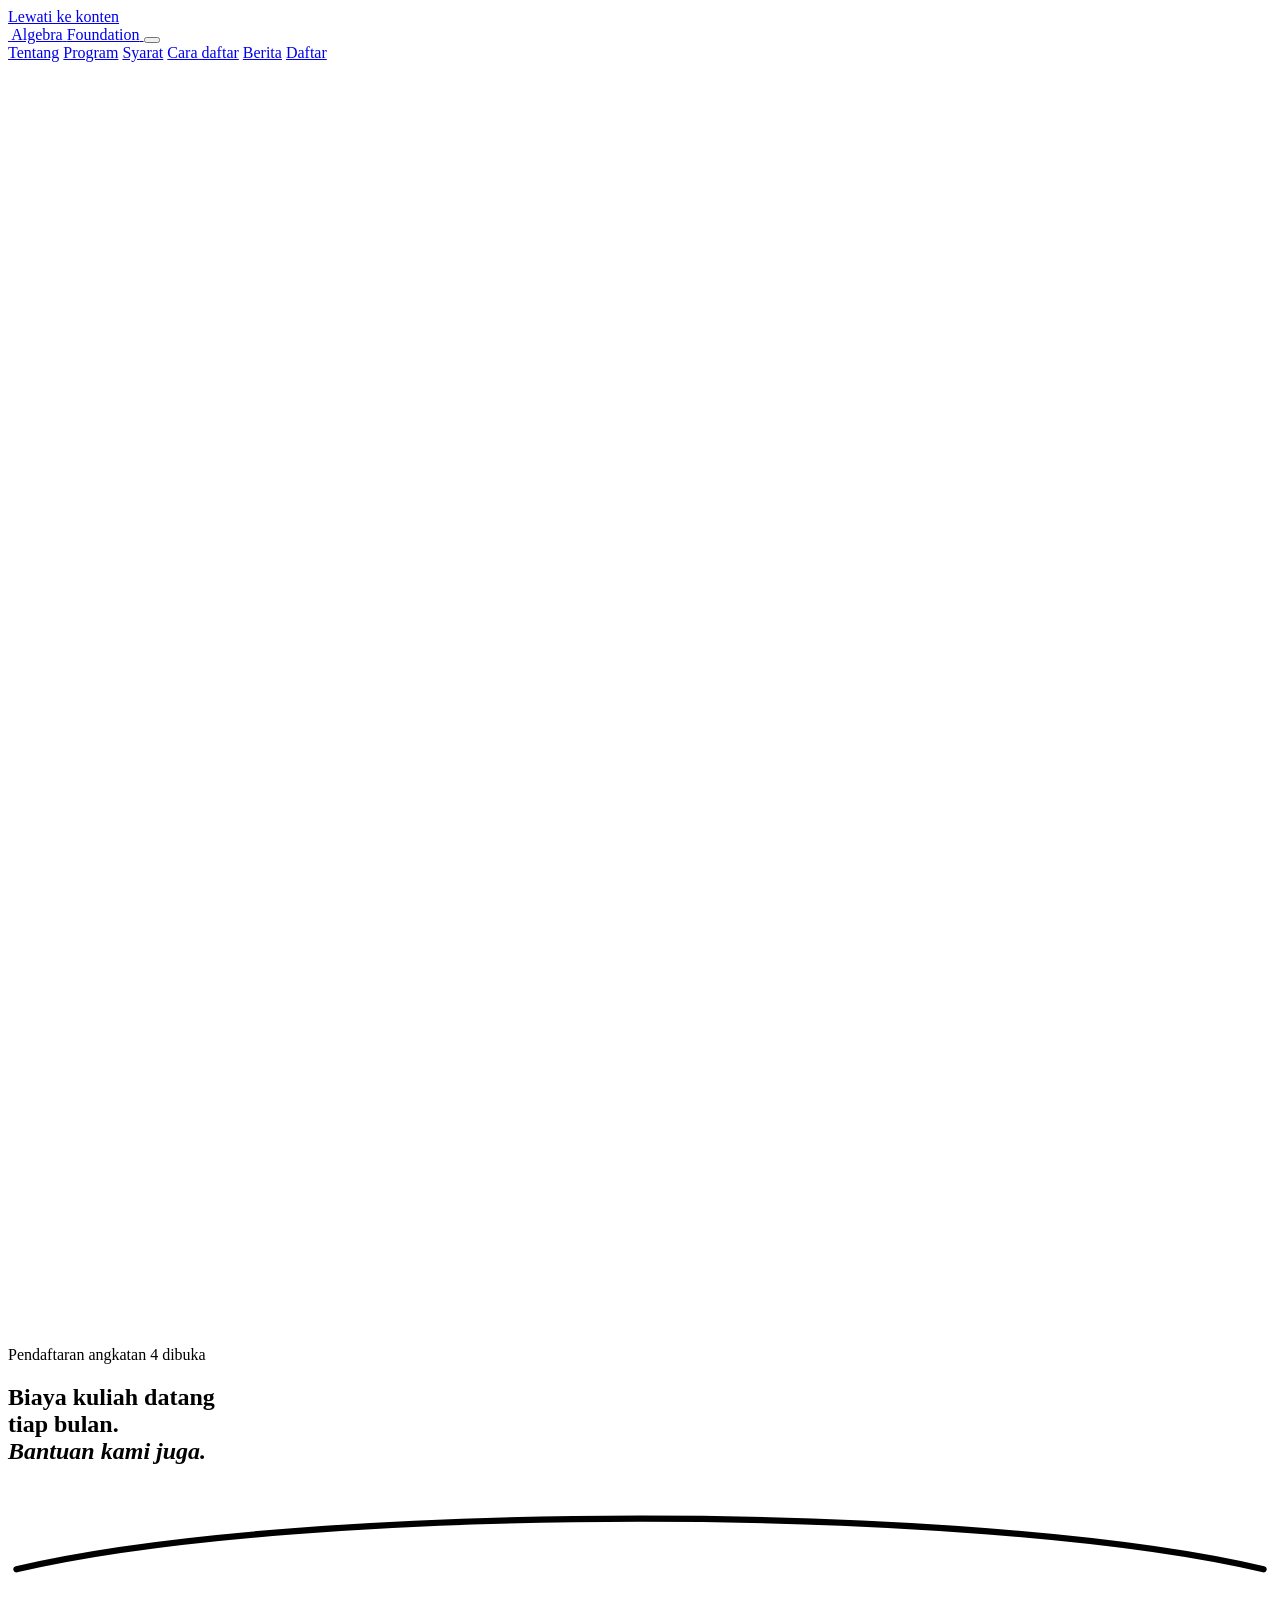
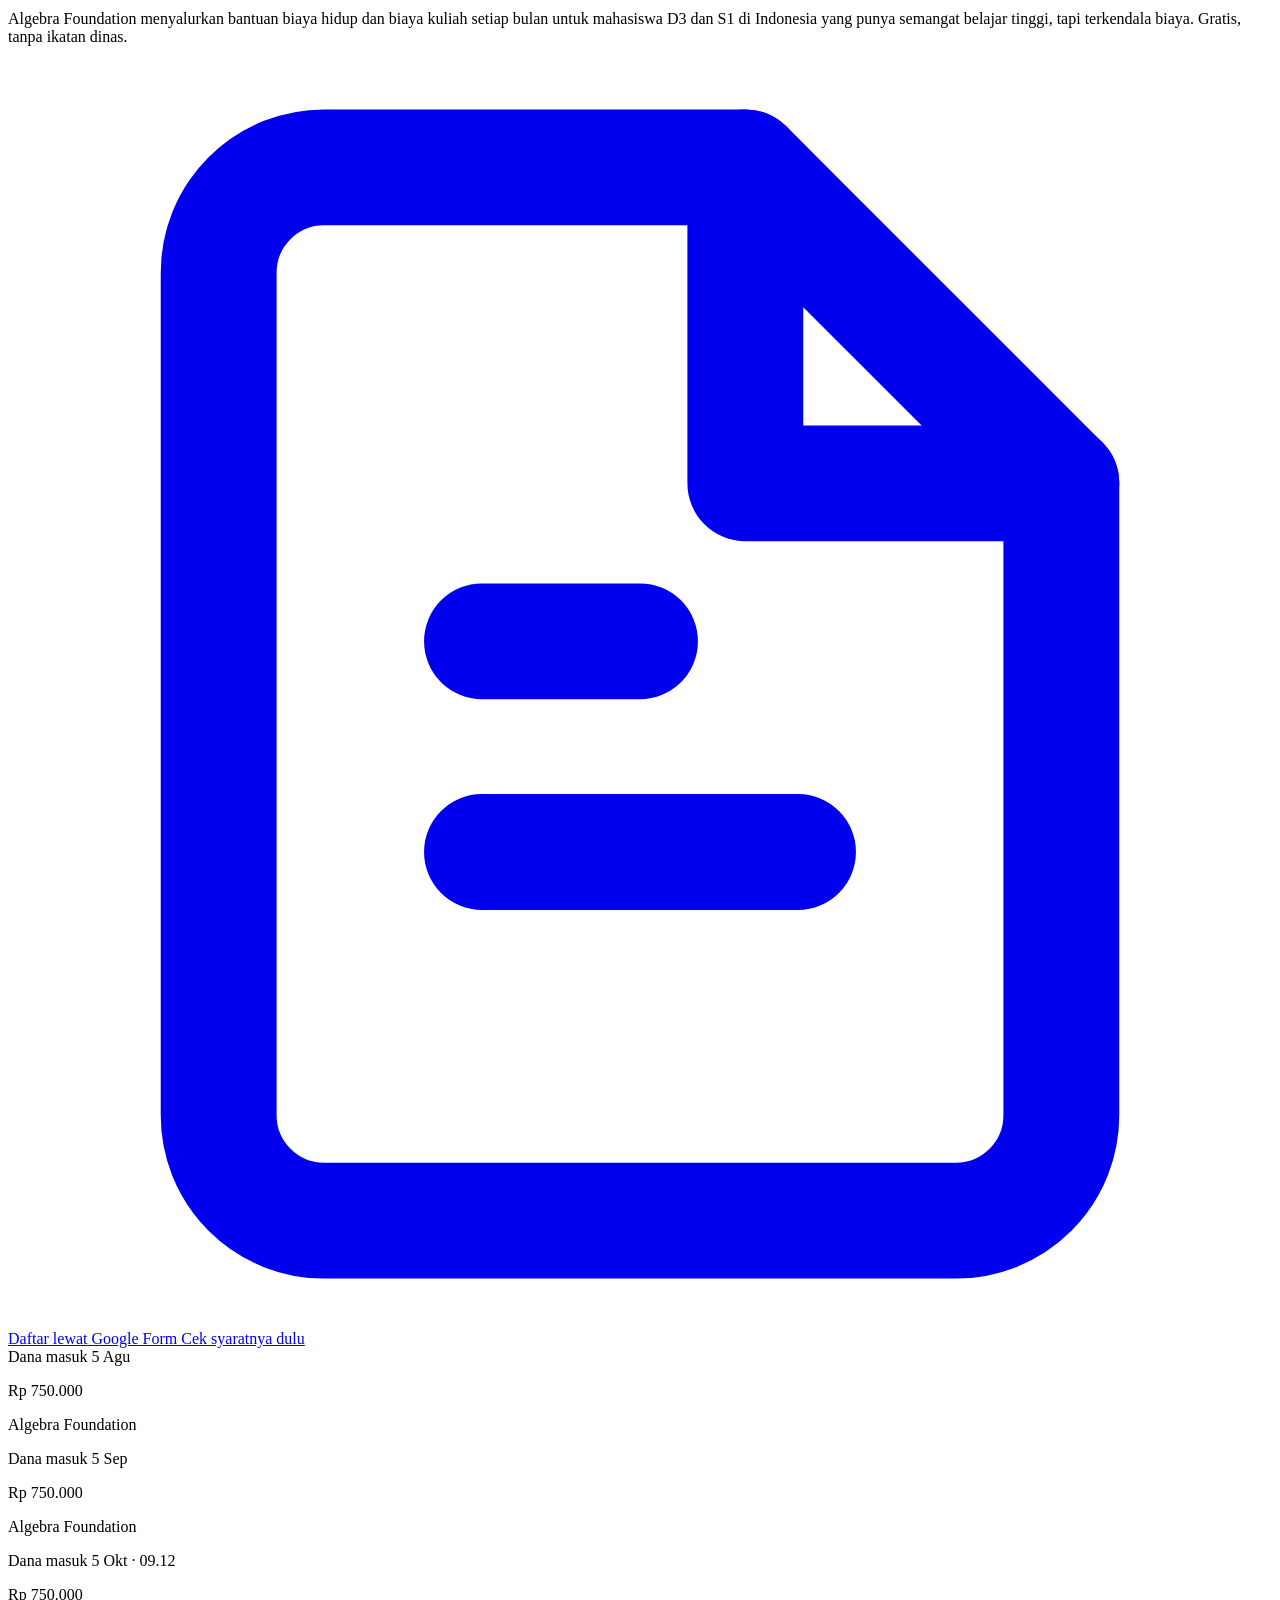
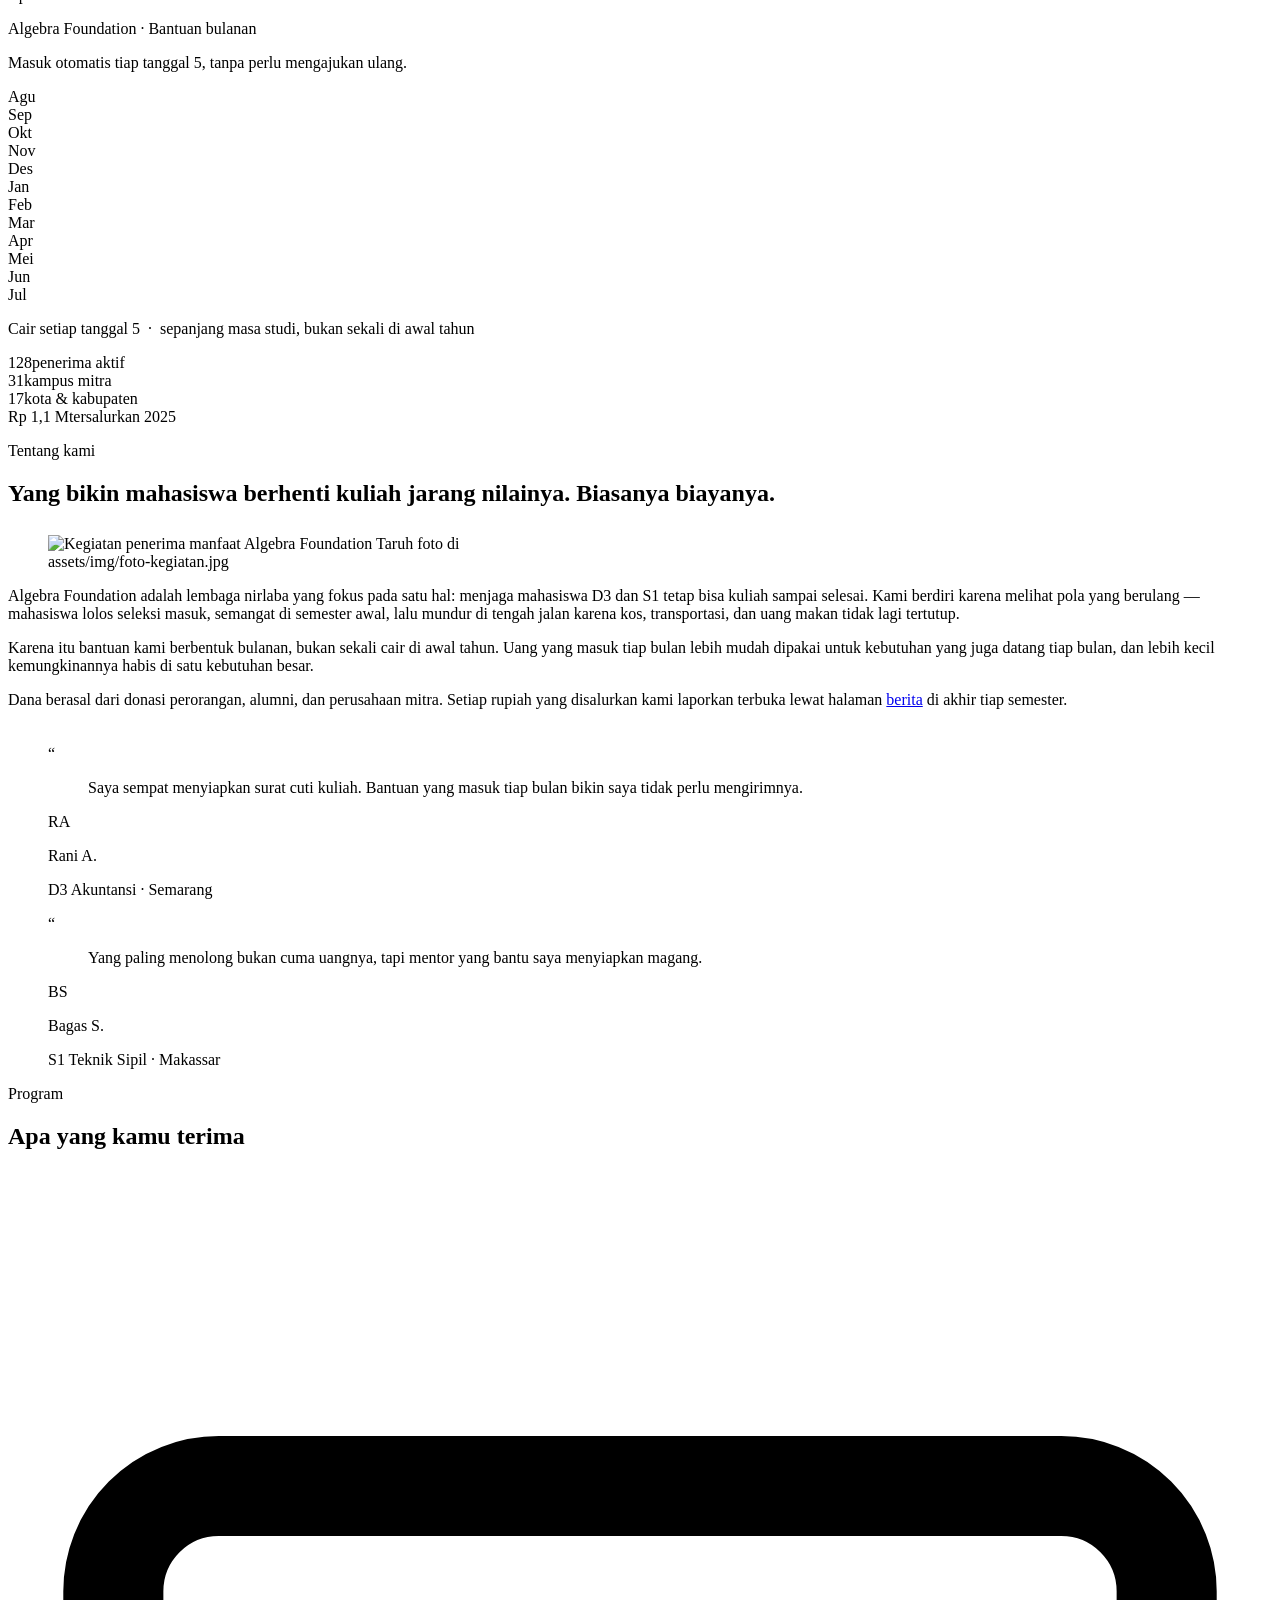
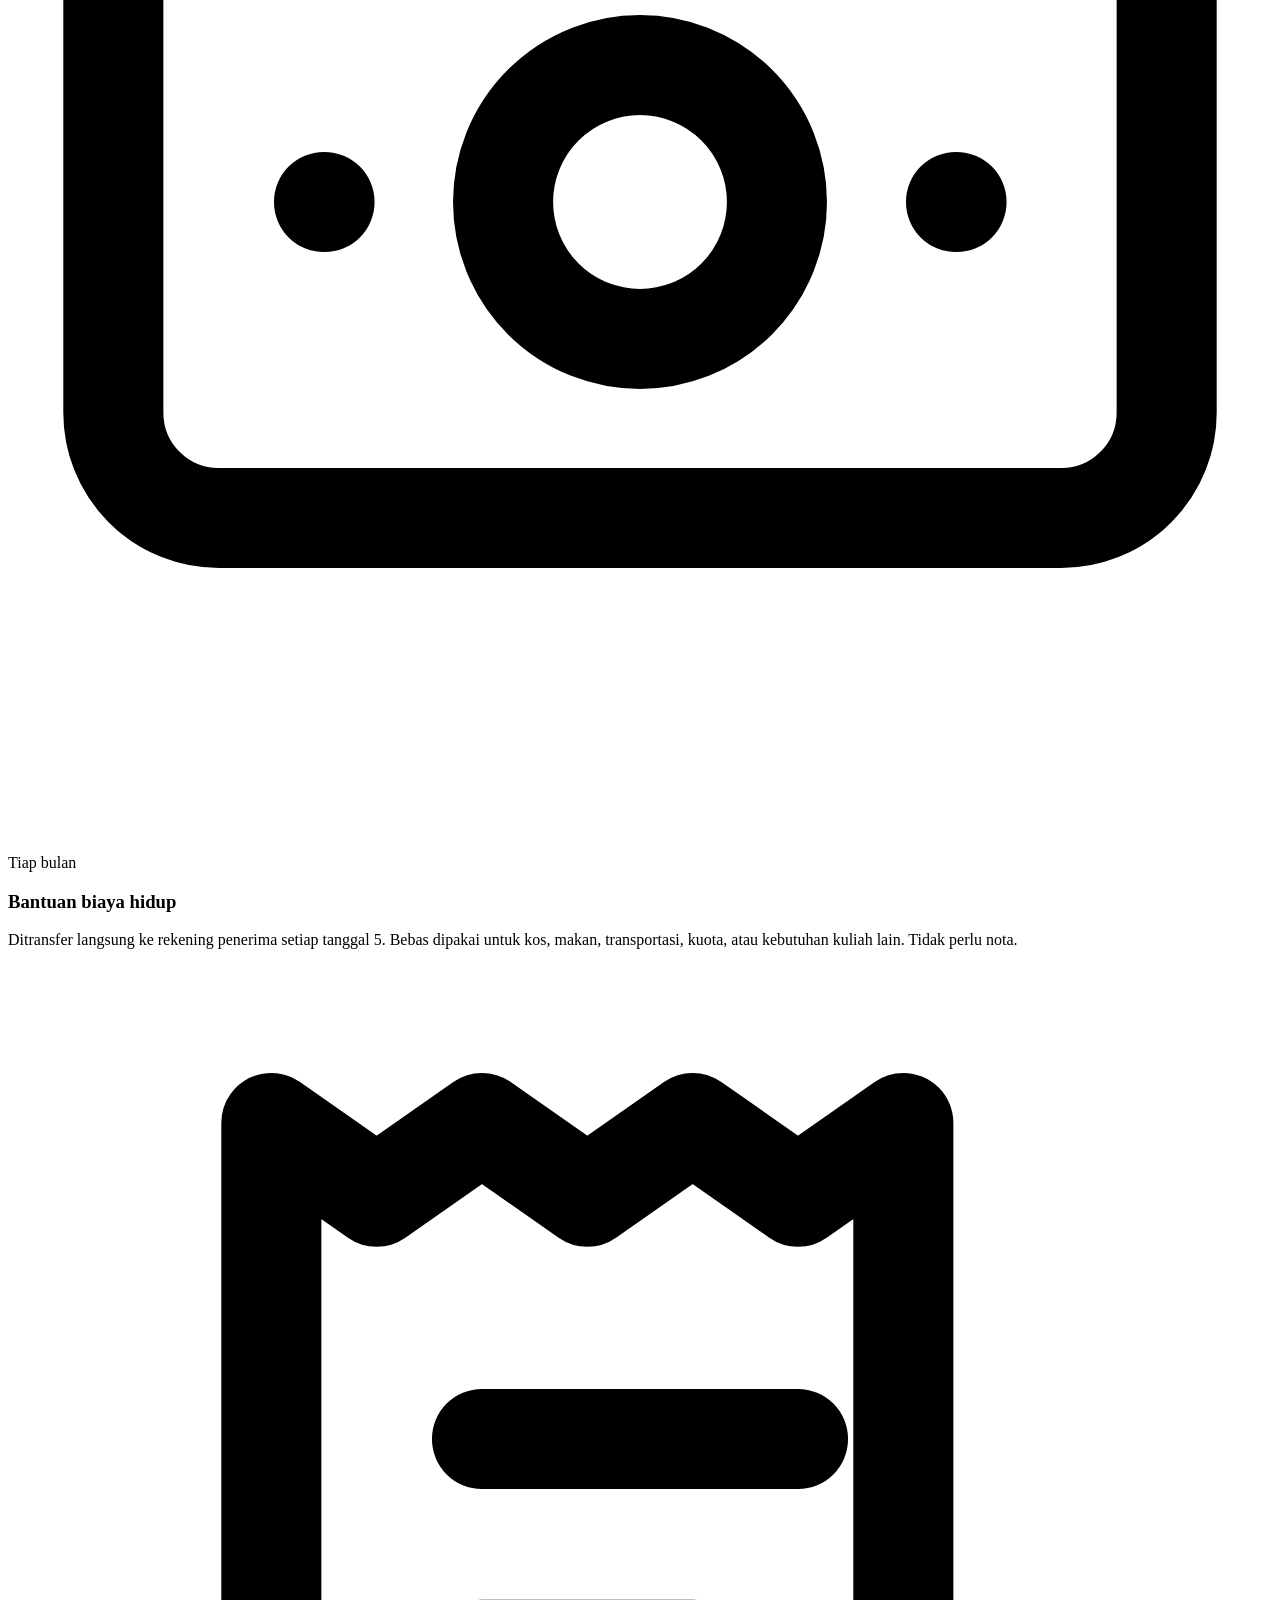
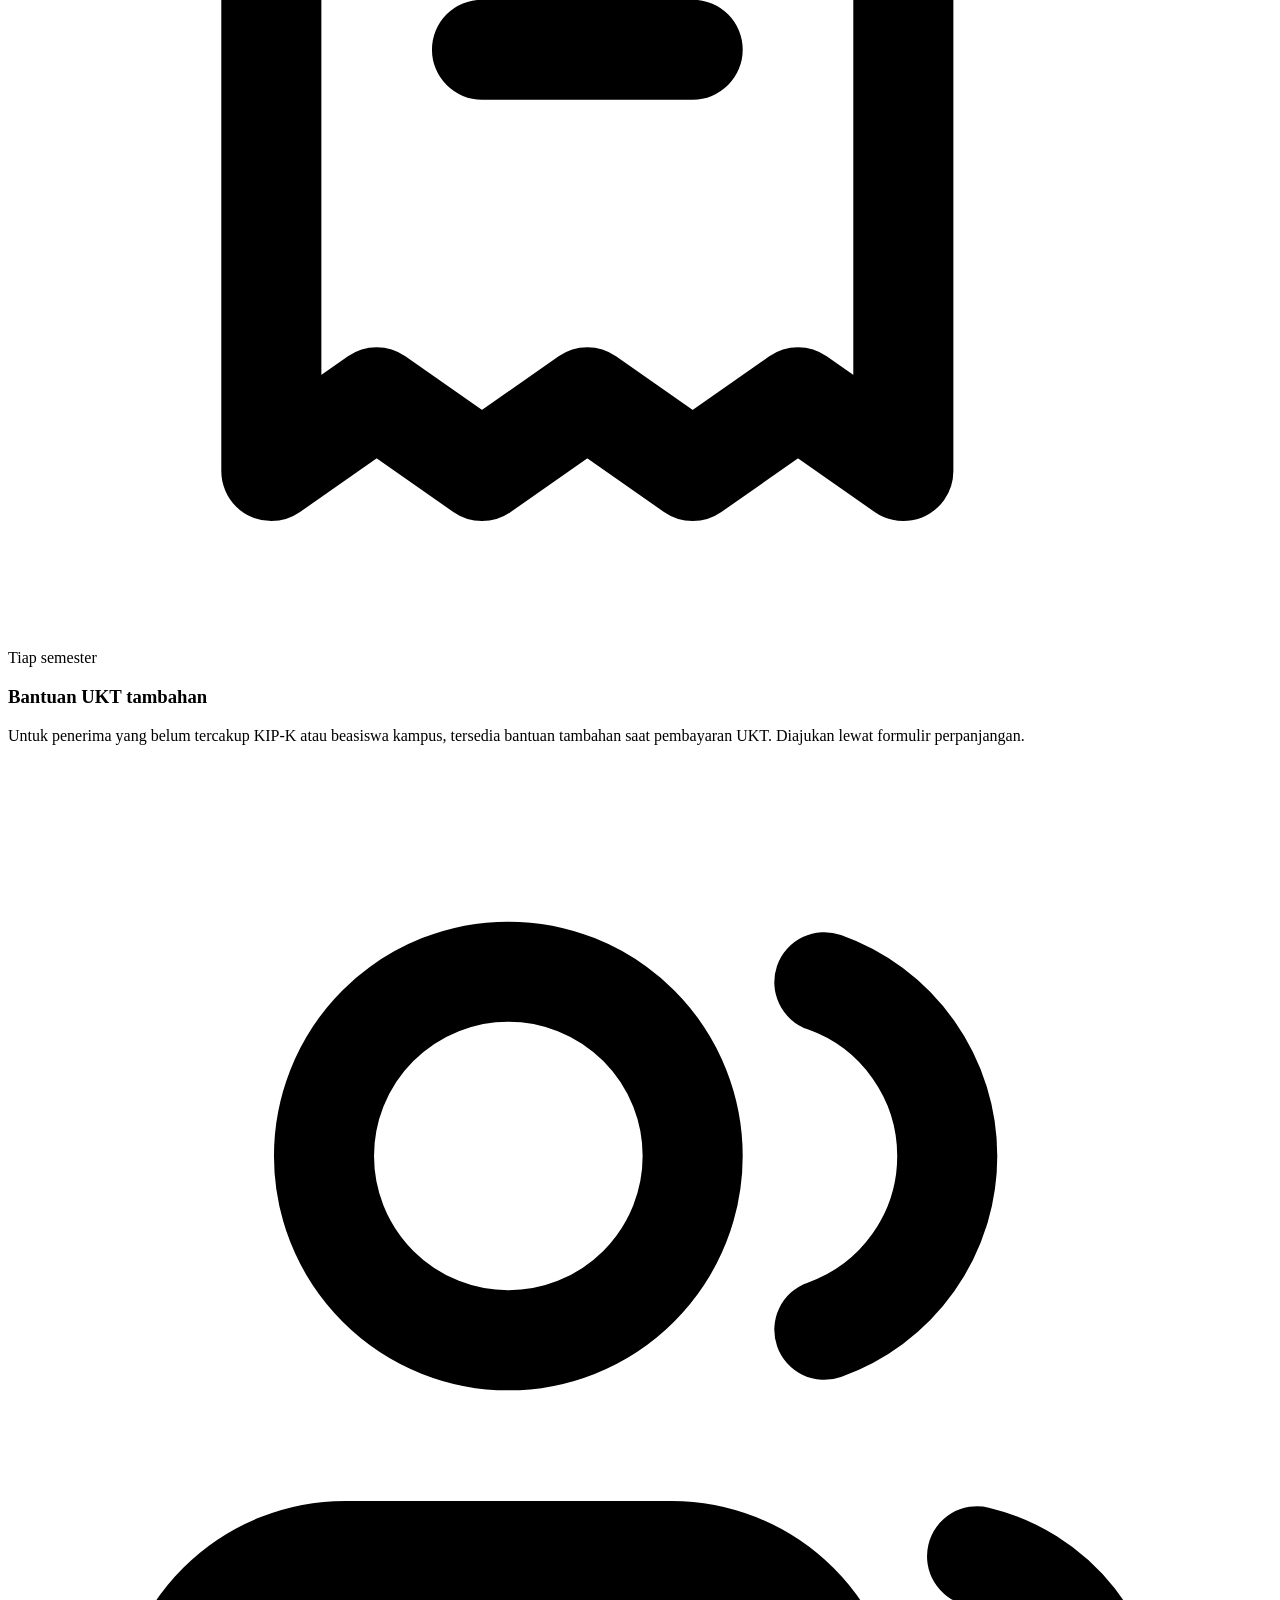
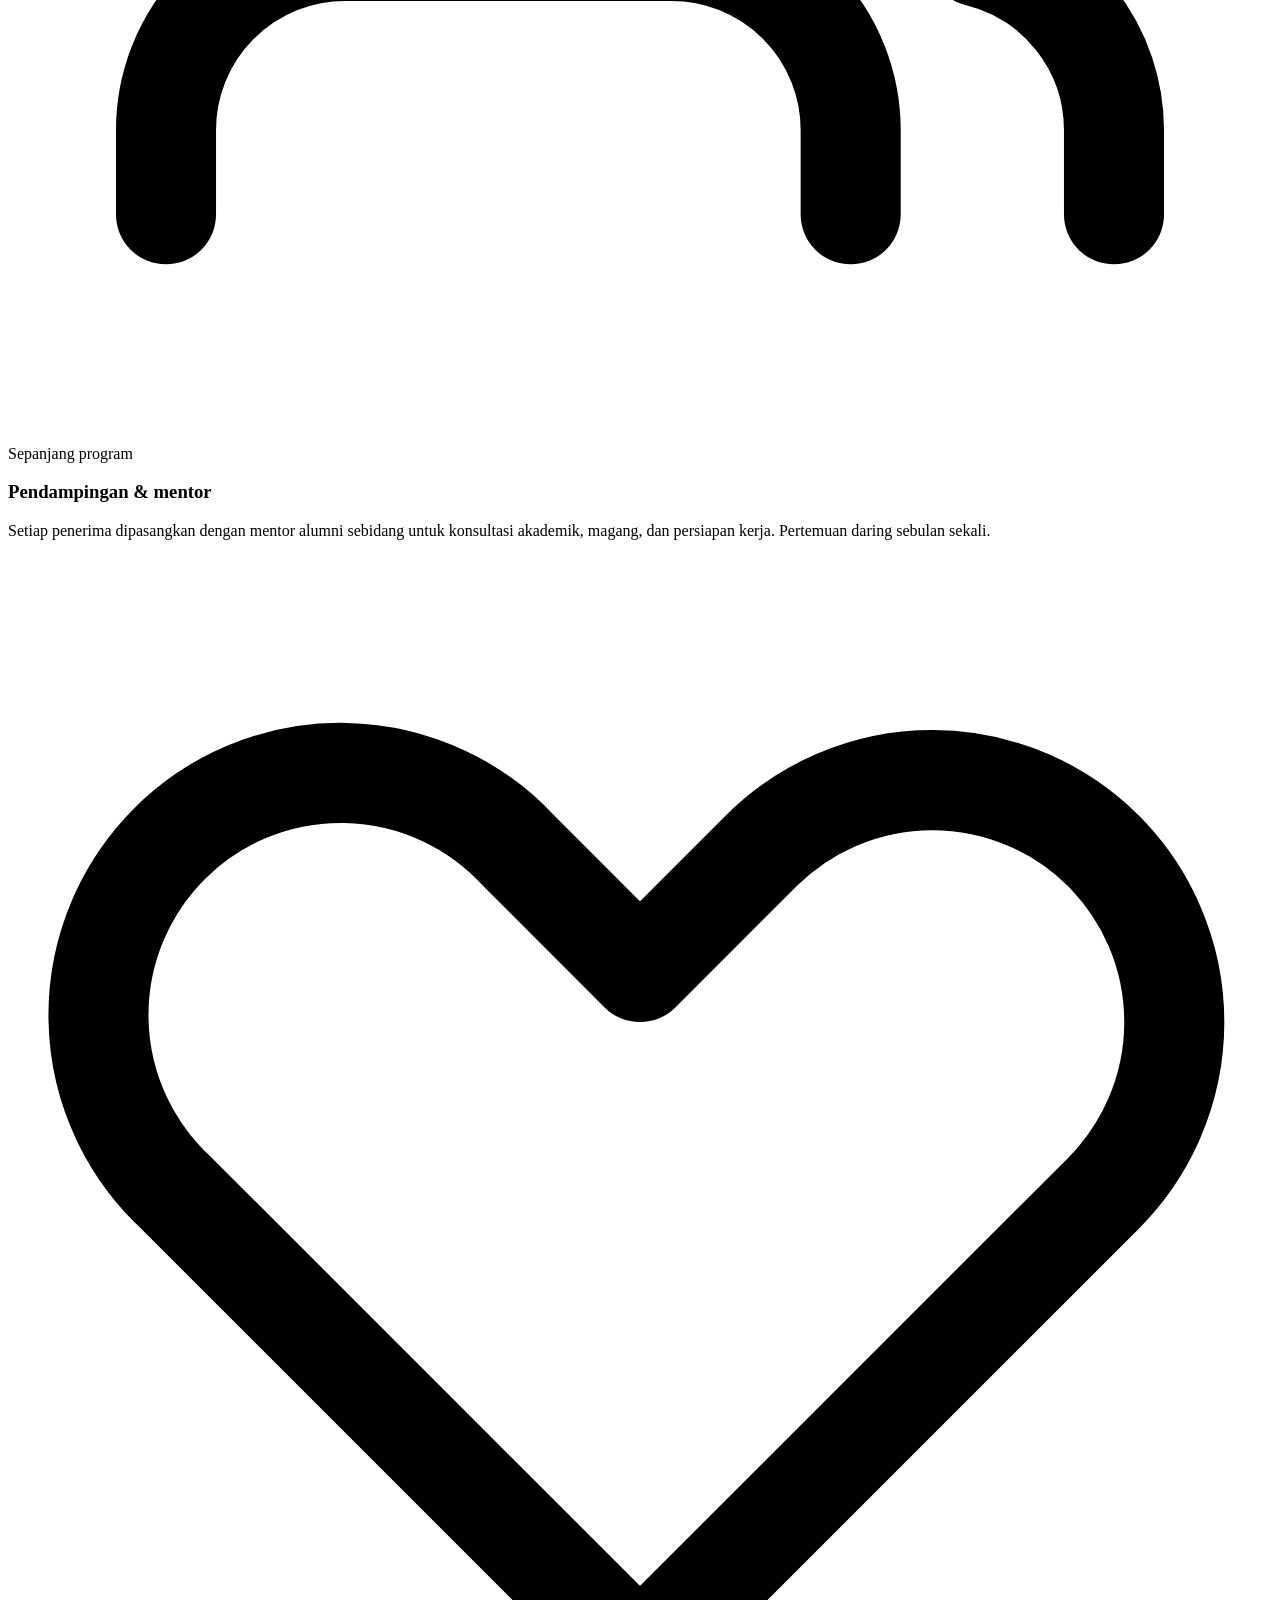
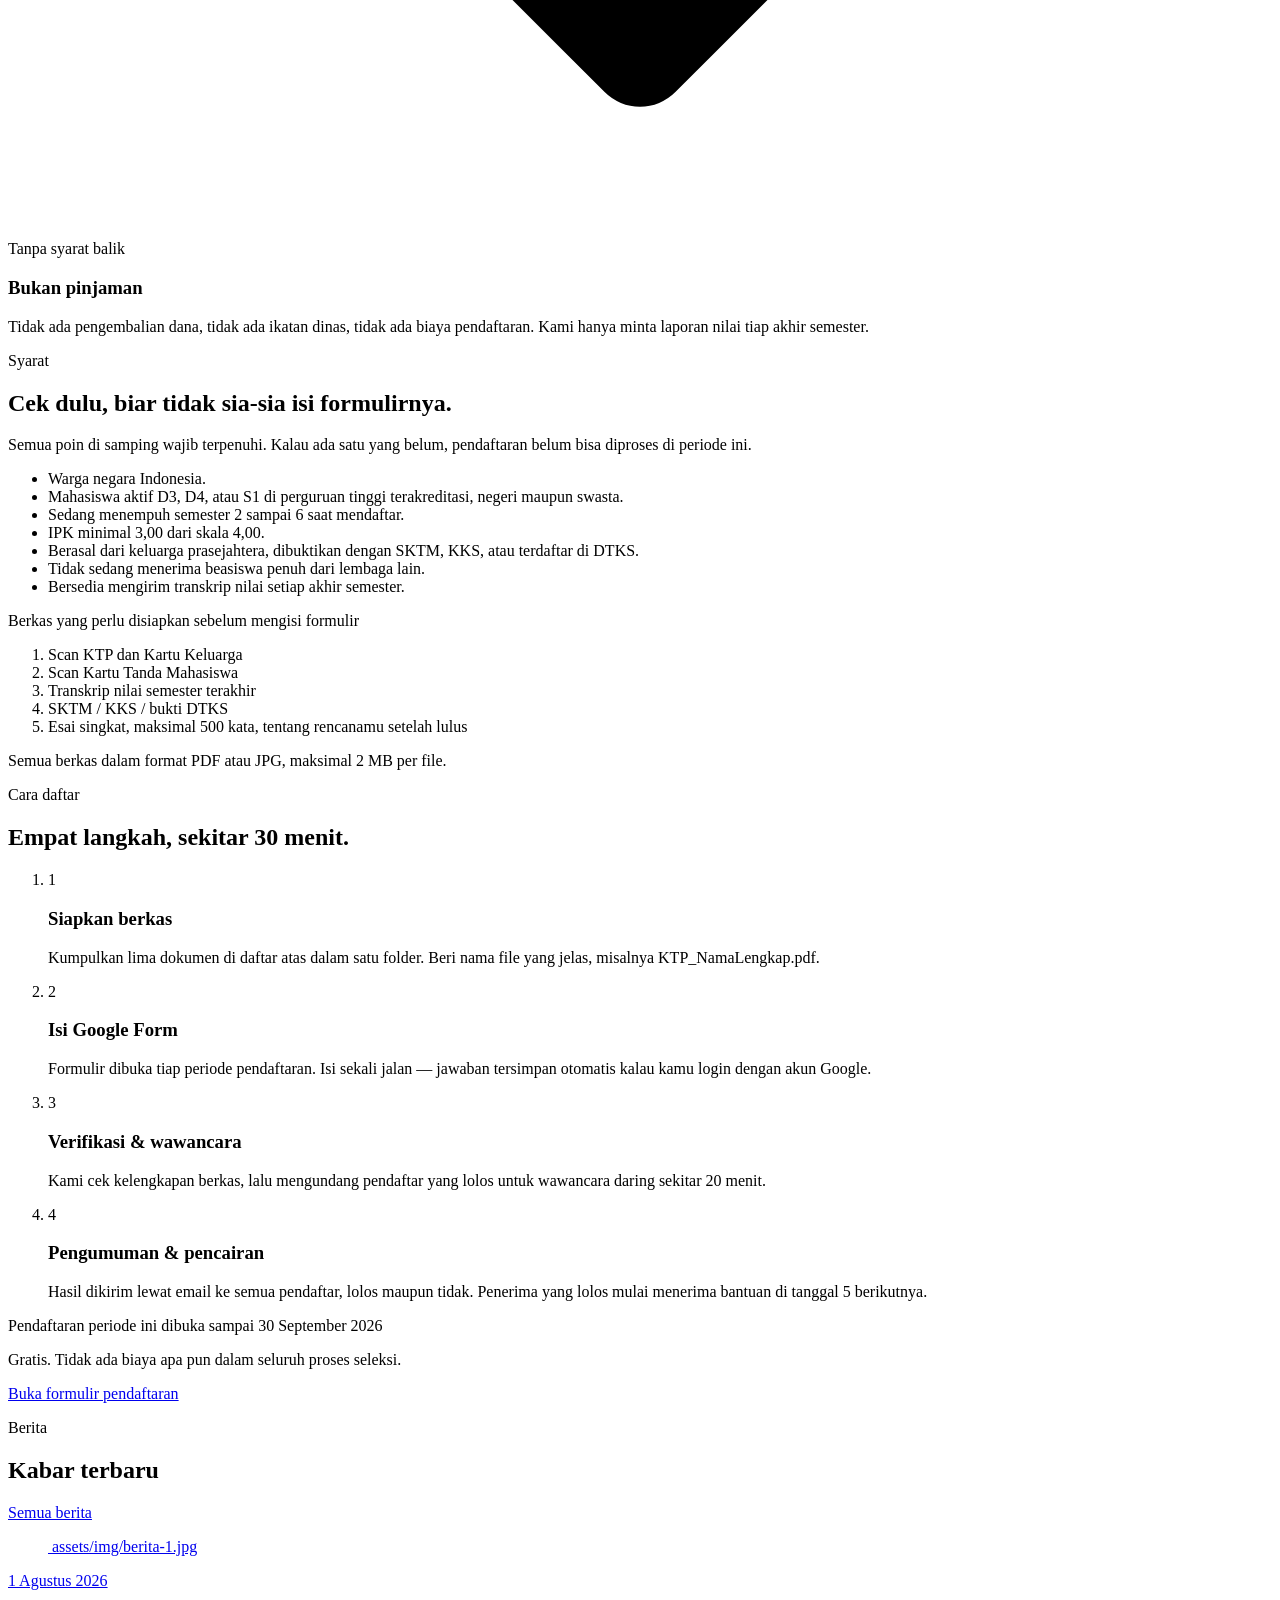
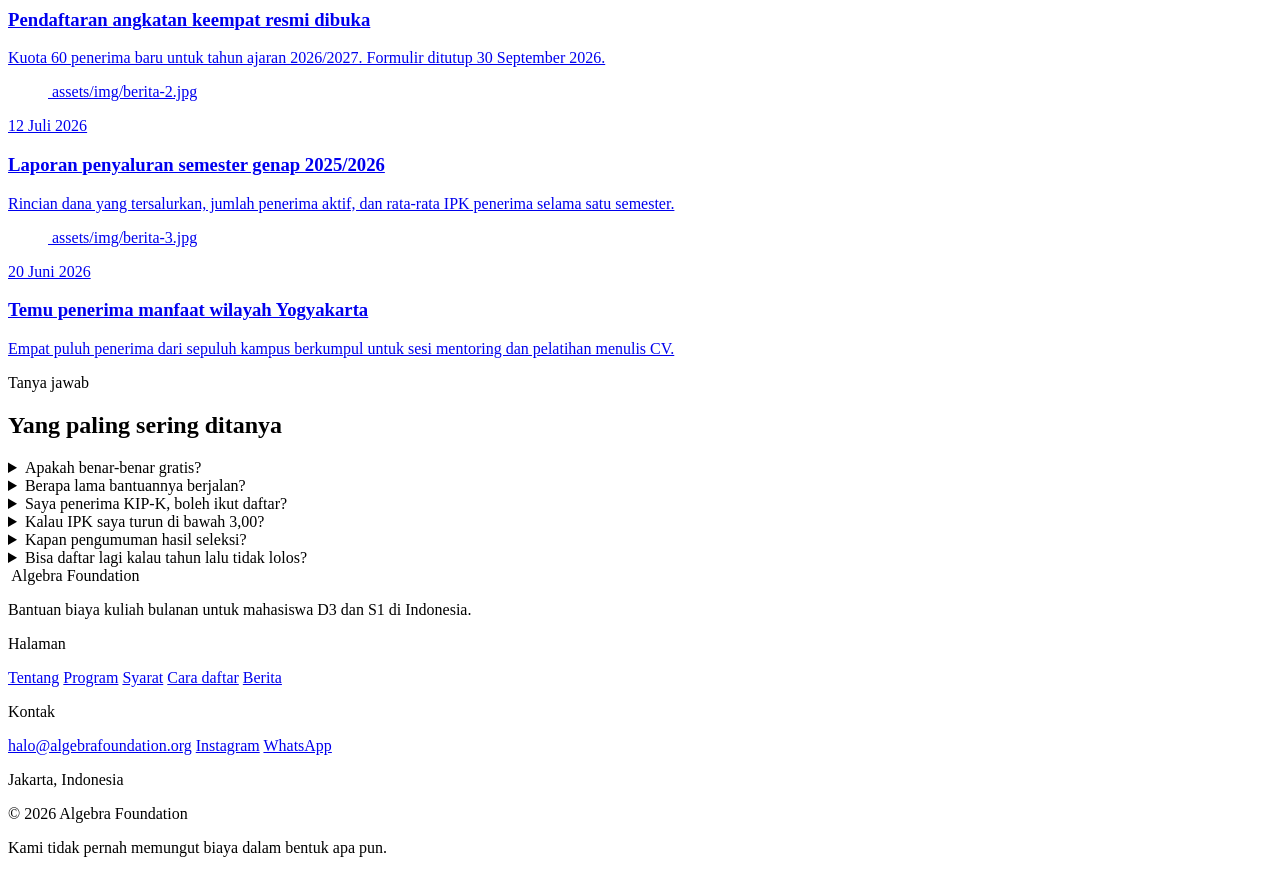
==== index.html @ 080e6dc0 "Add files via upload" ====
<!DOCTYPE html>
<html lang="id">
<head>
<meta charset="UTF-8">
<meta name="viewport" content="width=device-width, initial-scale=1.0">
<title>Algebra Foundation — Bantuan biaya kuliah bulanan untuk mahasiswa D3 &amp; S1</title>
<meta name="description" content="Algebra Foundation menyalurkan bantuan biaya kuliah dan biaya hidup setiap bulan untuk mahasiswa D3 dan S1 di Indonesia. Pendaftaran gratis lewat Google Form.">
<meta name="theme-color" content="#123363">
<meta property="og:title" content="Algebra Foundation">
<meta property="og:description" content="Bantuan biaya kuliah bulanan untuk mahasiswa D3 & S1 di Indonesia.">
<meta property="og:type" content="website">
<meta property="og:image" content="assets/img/logo.svg">
<link rel="icon" href="assets/img/logo.svg">

<link rel="preconnect" href="https://fonts.googleapis.com">
<link rel="preconnect" href="https://fonts.gstatic.com" crossorigin>
<link href="https://fonts.googleapis.com/css2?family=Newsreader:ital,opsz,wght@0,6..72,400;0,6..72,500;0,6..72,600;1,6..72,400;1,6..72,500&family=Plus+Jakarta+Sans:wght@400;500;600;700&family=IBM+Plex+Mono:wght@400;500&display=swap" rel="stylesheet">
<link rel="stylesheet" href="assets/css/style.css">
<noscript><style>
  .reveal{opacity:1!important;transform:none!important}
  .ledger__month{opacity:1!important;transform:none!important}
  .nav{max-height:none!important;opacity:1!important;pointer-events:auto!important}
</style></noscript>
</head>
<body>

<a class="skip" href="#utama">Lewati ke konten</a>

<!-- ================= HEADER ================= -->
<header class="topbar" id="topbar">
  <div class="wrap topbar__inner">
    <a class="brand" href="index.html">
      <img class="brand__img" src="assets/img/logo.svg" alt="">
      <span class="brand__text">
        <span class="brand__name">Algebra</span>
        <span class="brand__sub">Foundation</span>
      </span>
    </a>

    <button class="burger" id="burger" aria-expanded="false" aria-controls="nav" aria-label="Buka menu">
      <span></span><span></span><span></span>
    </button>

    <nav class="nav" id="nav">
      <a href="#tentang">Tentang</a>
      <a href="#program">Program</a>
      <a href="#syarat">Syarat</a>
      <a href="#cara-daftar">Cara daftar</a>
      <a href="berita.html">Berita</a>
      <!-- GANTI LINK GOOGLE FORM: cari "GANTI-LINK-INI" di semua file -->
      <a class="btn btn--pill" href="https://forms.gle/GANTI-LINK-INI" target="_blank" rel="noopener">Daftar</a>
    </nav>
  </div>
</header>

<main id="utama">

<!-- ================= HERO ================= -->
<section class="hero">
  <svg class="hero__rings" viewBox="0 0 600 600" fill="none" aria-hidden="true">
    <circle cx="300" cy="300" r="120"/><circle cx="300" cy="300" r="180"/>
    <circle cx="300" cy="300" r="240"/><circle cx="300" cy="300" r="298"/>
  </svg>

  <div class="wrap hero__grid">
    <div class="hero__col">
      <p class="eyebrow reveal"><span class="dot"></span> Pendaftaran angkatan 4 dibuka</p>

      <h1 class="hero__title reveal">
        Biaya kuliah datang<br>tiap bulan.<br>
        <em>Bantuan kami juga.</em>
      </h1>

      <svg class="hero__arc" viewBox="0 0 600 50" fill="none" aria-hidden="true">
        <path d="M4 40 C 140 8, 460 8, 596 40" stroke="currentColor" stroke-width="3" stroke-linecap="round"/>
      </svg>

      <p class="hero__lead reveal">
        Algebra Foundation menyalurkan bantuan biaya hidup dan biaya kuliah setiap bulan
        untuk mahasiswa D3 dan S1 di Indonesia yang punya semangat belajar tinggi,
        tapi terkendala biaya. Gratis, tanpa ikatan dinas.
      </p>

      <div class="hero__cta reveal">
        <a class="btn btn--primary" href="https://forms.gle/GANTI-LINK-INI" target="_blank" rel="noopener">
          <svg viewBox="0 0 24 24" fill="none" stroke="currentColor" stroke-width="2.2" stroke-linecap="round" stroke-linejoin="round" aria-hidden="true"><path d="M14 2H6a2 2 0 0 0-2 2v16a2 2 0 0 0 2 2h12a2 2 0 0 0 2-2V8z"/><path d="M14 2v6h6M9 15h6M9 11h3"/></svg>
          Daftar lewat Google Form
        </a>
        <a class="btn btn--ghost" href="#syarat">Cek syaratnya dulu</a>
      </div>
    </div>

    <!-- tumpukan bukti transfer bulanan -->
    <div class="slips" aria-hidden="true">
      <div class="slip slip--3">
        <div class="slip__top">
          <span class="slip__tag"><span class="dot"></span> Dana masuk</span>
          <span class="slip__when">5 Agu</span>
        </div>
        <p class="slip__amt">Rp 750.000</p>
        <p class="slip__from">Algebra Foundation</p>
      </div>

      <div class="slip slip--2">
        <div class="slip__top">
          <span class="slip__tag"><span class="dot"></span> Dana masuk</span>
          <span class="slip__when">5 Sep</span>
        </div>
        <p class="slip__amt">Rp 750.000</p>
        <p class="slip__from">Algebra Foundation</p>
      </div>

      <div class="slip slip--1">
        <div class="slip__top">
          <span class="slip__tag"><span class="dot"></span> Dana masuk</span>
          <span class="slip__when">5 Okt · 09.12</span>
        </div>
        <!-- GANTI: nominal bantuan sesuai kebijakan yayasan -->
        <p class="slip__amt">Rp 750.000</p>
        <p class="slip__from">Algebra Foundation · Bantuan bulanan</p>
        <div class="slip__foot">
          <span class="slip__ava"></span>
          <p class="slip__note">Masuk otomatis tiap tanggal 5, tanpa perlu mengajukan ulang.</p>
        </div>
      </div>
    </div>
  </div>

  <!-- rel 12 bulan -->
  <div class="wrap">
    <div class="ledger" id="ledger">
      <div class="ledger__rail">
        <div class="ledger__month"><span class="ledger__tick"></span><span class="ledger__label">Agu</span></div>
        <div class="ledger__month"><span class="ledger__tick"></span><span class="ledger__label">Sep</span></div>
        <div class="ledger__month"><span class="ledger__tick"></span><span class="ledger__label">Okt</span></div>
        <div class="ledger__month"><span class="ledger__tick"></span><span class="ledger__label">Nov</span></div>
        <div class="ledger__month"><span class="ledger__tick"></span><span class="ledger__label">Des</span></div>
        <div class="ledger__month"><span class="ledger__tick"></span><span class="ledger__label">Jan</span></div>
        <div class="ledger__month"><span class="ledger__tick"></span><span class="ledger__label">Feb</span></div>
        <div class="ledger__month"><span class="ledger__tick"></span><span class="ledger__label">Mar</span></div>
        <div class="ledger__month"><span class="ledger__tick"></span><span class="ledger__label">Apr</span></div>
        <div class="ledger__month"><span class="ledger__tick"></span><span class="ledger__label">Mei</span></div>
        <div class="ledger__month"><span class="ledger__tick"></span><span class="ledger__label">Jun</span></div>
        <div class="ledger__month"><span class="ledger__tick"></span><span class="ledger__label">Jul</span></div>
      </div>
      <p class="ledger__note">Cair setiap tanggal 5 &nbsp;·&nbsp; sepanjang masa studi, bukan sekali di awal tahun</p>
    </div>
  </div>
</section>

<!-- ================= ANGKA ================= -->
<section class="strip">
  <div class="wrap strip__grid">
    <!-- GANTI: angka-angka di bawah ini -->
    <div class="stat"><span class="stat__num">128</span><span class="stat__cap">penerima aktif</span></div>
    <div class="stat"><span class="stat__num">31</span><span class="stat__cap">kampus mitra</span></div>
    <div class="stat"><span class="stat__num">17</span><span class="stat__cap">kota &amp; kabupaten</span></div>
    <div class="stat"><span class="stat__num">Rp 1,1 M</span><span class="stat__cap">tersalurkan 2025</span></div>
  </div>
</section>

<!-- ================= TENTANG ================= -->
<section class="section" id="tentang">
  <div class="wrap grid-2">
    <div class="col-head">
      <p class="kicker">Tentang kami</p>
      <h2 class="h2">Yang bikin mahasiswa berhenti kuliah jarang nilainya. Biasanya biayanya.</h2>
      <figure class="foto foto--43" style="margin-top:28px">
        <!-- GANTI: taruh foto kegiatan di assets/img/foto-kegiatan.jpg -->
        <img src="assets/img/foto-kegiatan.jpg" alt="Kegiatan penerima manfaat Algebra Foundation">
        <span class="foto__hint">Taruh foto di<br>assets/img/foto-kegiatan.jpg</span>
      </figure>
    </div>

    <div class="col-body prose">
      <p>
        Algebra Foundation adalah lembaga nirlaba yang fokus pada satu hal: menjaga
        mahasiswa D3 dan S1 tetap bisa kuliah sampai selesai. Kami berdiri karena melihat
        pola yang berulang — mahasiswa lolos seleksi masuk, semangat di semester awal,
        lalu mundur di tengah jalan karena kos, transportasi, dan uang makan tidak lagi tertutup.
      </p>
      <p>
        Karena itu bantuan kami berbentuk bulanan, bukan sekali cair di awal tahun.
        Uang yang masuk tiap bulan lebih mudah dipakai untuk kebutuhan yang juga datang
        tiap bulan, dan lebih kecil kemungkinannya habis di satu kebutuhan besar.
      </p>
      <p>
        Dana berasal dari donasi perorangan, alumni, dan perusahaan mitra. Setiap rupiah
        yang disalurkan kami laporkan terbuka lewat halaman <a href="berita.html">berita</a>
        di akhir tiap semester.
      </p>

      <div class="quotes" style="margin-top:36px">
        <!-- GANTI: cerita penerima asli -->
        <figure class="quote">
          <span class="quote__mark">&ldquo;</span>
          <blockquote class="quote__text">Saya sempat menyiapkan surat cuti kuliah. Bantuan yang masuk tiap bulan bikin saya tidak perlu mengirimnya.</blockquote>
          <figcaption class="quote__who">
            <span class="quote__ava">RA</span>
            <span>
              <p class="quote__name">Rani A.</p>
              <p class="quote__meta">D3 Akuntansi · Semarang</p>
            </span>
          </figcaption>
        </figure>

        <figure class="quote">
          <span class="quote__mark">&ldquo;</span>
          <blockquote class="quote__text">Yang paling menolong bukan cuma uangnya, tapi mentor yang bantu saya menyiapkan magang.</blockquote>
          <figcaption class="quote__who">
            <span class="quote__ava">BS</span>
            <span>
              <p class="quote__name">Bagas S.</p>
              <p class="quote__meta">S1 Teknik Sipil · Makassar</p>
            </span>
          </figcaption>
        </figure>
      </div>
    </div>
  </div>
</section>

<!-- ================= PROGRAM ================= -->
<section class="section section--sky" id="program">
  <div class="wrap">
    <p class="kicker">Program</p>
    <h2 class="h2 h2--wide">Apa yang kamu terima</h2>

    <div class="cards">
      <article class="card">
        <span class="card__ico"><svg viewBox="0 0 24 24" fill="none" stroke="currentColor" stroke-width="1.9" stroke-linecap="round" stroke-linejoin="round"><rect x="2" y="6" width="20" height="12" rx="2"/><circle cx="12" cy="12" r="2.6"/><path d="M6 12h.01M18 12h.01"/></svg></span>
        <p class="card__tag">Tiap bulan</p>
        <h3 class="card__title">Bantuan biaya hidup</h3>
        <p class="card__text">Ditransfer langsung ke rekening penerima setiap tanggal 5. Bebas dipakai untuk kos, makan, transportasi, kuota, atau kebutuhan kuliah lain. Tidak perlu nota.</p>
      </article>

      <article class="card">
        <span class="card__ico"><svg viewBox="0 0 24 24" fill="none" stroke="currentColor" stroke-width="1.9" stroke-linecap="round" stroke-linejoin="round"><path d="M5 3v18l2-1.4 2 1.4 2-1.4 2 1.4 2-1.4 2 1.4V3l-2 1.4L13 3l-2 1.4L9 3 7 4.4z"/><path d="M9 9h6M9 13h4"/></svg></span>
        <p class="card__tag">Tiap semester</p>
        <h3 class="card__title">Bantuan UKT tambahan</h3>
        <p class="card__text">Untuk penerima yang belum tercakup KIP-K atau beasiswa kampus, tersedia bantuan tambahan saat pembayaran UKT. Diajukan lewat formulir perpanjangan.</p>
      </article>

      <article class="card">
        <span class="card__ico"><svg viewBox="0 0 24 24" fill="none" stroke="currentColor" stroke-width="1.9" stroke-linecap="round" stroke-linejoin="round"><path d="M16 20v-1.6a3.4 3.4 0 0 0-3.4-3.4H6.4A3.4 3.4 0 0 0 3 18.4V20"/><circle cx="9.5" cy="7.5" r="3.5"/><path d="M21 20v-1.6a3.4 3.4 0 0 0-2.6-3.3M15.5 4.2a3.5 3.5 0 0 1 0 6.6"/></svg></span>
        <p class="card__tag">Sepanjang program</p>
        <h3 class="card__title">Pendampingan &amp; mentor</h3>
        <p class="card__text">Setiap penerima dipasangkan dengan mentor alumni sebidang untuk konsultasi akademik, magang, dan persiapan kerja. Pertemuan daring sebulan sekali.</p>
      </article>

      <article class="card">
        <span class="card__ico"><svg viewBox="0 0 24 24" fill="none" stroke="currentColor" stroke-width="1.9" stroke-linecap="round" stroke-linejoin="round"><path d="M20.8 5.6a4.6 4.6 0 0 0-6.5 0L12 7.9 9.7 5.6a4.6 4.6 0 1 0-6.5 6.5l8.8 8.8 8.8-8.8a4.6 4.6 0 0 0 0-6.5z"/></svg></span>
        <p class="card__tag">Tanpa syarat balik</p>
        <h3 class="card__title">Bukan pinjaman</h3>
        <p class="card__text">Tidak ada pengembalian dana, tidak ada ikatan dinas, tidak ada biaya pendaftaran. Kami hanya minta laporan nilai tiap akhir semester.</p>
      </article>
    </div>
  </div>
</section>

<!-- ================= SYARAT ================= -->
<section class="section" id="syarat">
  <div class="wrap grid-2">
    <div class="col-head">
      <p class="kicker">Syarat</p>
      <h2 class="h2">Cek dulu, biar tidak sia-sia isi formulirnya.</h2>
      <p class="col-head__note">Semua poin di samping wajib terpenuhi. Kalau ada satu yang belum, pendaftaran belum bisa diproses di periode ini.</p>
    </div>

    <div class="col-body">
      <ul class="checklist">
        <li>Warga negara Indonesia.</li>
        <li>Mahasiswa aktif D3, D4, atau S1 di perguruan tinggi terakreditasi, negeri maupun swasta.</li>
        <li>Sedang menempuh semester 2 sampai 6 saat mendaftar.</li>
        <li>IPK minimal 3,00 dari skala 4,00.</li>
        <li>Berasal dari keluarga prasejahtera, dibuktikan dengan SKTM, KKS, atau terdaftar di DTKS.</li>
        <li>Tidak sedang menerima beasiswa penuh dari lembaga lain.</li>
        <li>Bersedia mengirim transkrip nilai setiap akhir semester.</li>
      </ul>

      <div class="docbox">
        <p class="docbox__head">Berkas yang perlu disiapkan sebelum mengisi formulir</p>
        <ol class="docbox__list">
          <li>Scan KTP dan Kartu Keluarga</li>
          <li>Scan Kartu Tanda Mahasiswa</li>
          <li>Transkrip nilai semester terakhir</li>
          <li>SKTM / KKS / bukti DTKS</li>
          <li>Esai singkat, maksimal 500 kata, tentang rencanamu setelah lulus</li>
        </ol>
        <p class="docbox__foot">Semua berkas dalam format PDF atau JPG, maksimal 2&nbsp;MB per file.</p>
      </div>
    </div>
  </div>
</section>

<!-- ================= CARA DAFTAR ================= -->
<section class="section section--navy" id="cara-daftar">
  <div class="wrap">
    <p class="kicker kicker--light">Cara daftar</p>
    <h2 class="h2 h2--wide h2--light">Empat langkah, sekitar 30 menit.</h2>

    <ol class="steps">
      <li class="step">
        <span class="step__no">1</span>
        <h3 class="step__title">Siapkan berkas</h3>
        <p class="step__text">Kumpulkan lima dokumen di daftar atas dalam satu folder. Beri nama file yang jelas, misalnya <span class="mono">KTP_NamaLengkap.pdf</span>.</p>
      </li>
      <li class="step">
        <span class="step__no">2</span>
        <h3 class="step__title">Isi Google Form</h3>
        <p class="step__text">Formulir dibuka tiap periode pendaftaran. Isi sekali jalan — jawaban tersimpan otomatis kalau kamu login dengan akun Google.</p>
      </li>
      <li class="step">
        <span class="step__no">3</span>
        <h3 class="step__title">Verifikasi &amp; wawancara</h3>
        <p class="step__text">Kami cek kelengkapan berkas, lalu mengundang pendaftar yang lolos untuk wawancara daring sekitar 20 menit.</p>
      </li>
      <li class="step">
        <span class="step__no">4</span>
        <h3 class="step__title">Pengumuman &amp; pencairan</h3>
        <p class="step__text">Hasil dikirim lewat email ke semua pendaftar, lolos maupun tidak. Penerima yang lolos mulai menerima bantuan di tanggal 5 berikutnya.</p>
      </li>
    </ol>

    <div class="callout">
      <div class="callout__text">
        <!-- GANTI: periode pendaftaran -->
        <p class="callout__when">Pendaftaran periode ini dibuka sampai 30 September 2026</p>
        <p class="callout__sub">Gratis. Tidak ada biaya apa pun dalam seluruh proses seleksi.</p>
      </div>
      <a class="btn btn--primary btn--lg" href="https://forms.gle/GANTI-LINK-INI" target="_blank" rel="noopener">Buka formulir pendaftaran</a>
    </div>
  </div>
</section>

<!-- ================= BERITA ================= -->
<section class="section" id="berita">
  <div class="wrap">
    <div class="sec-head">
      <div>
        <p class="kicker">Berita</p>
        <h2 class="h2 h2--wide">Kabar terbaru</h2>
      </div>
      <a class="link-arrow" href="berita.html">Semua berita</a>
    </div>

    <div class="news">
      <a class="news__item" href="berita.html#pendaftaran-2026">
        <figure class="foto foto--169 news__thumb">
          <img src="assets/img/berita-1.jpg" alt="">
          <span class="foto__hint">assets/img/berita-1.jpg</span>
        </figure>
        <div class="news__body">
          <time class="news__date" datetime="2026-08-01">1 Agustus 2026</time>
          <h3 class="news__title">Pendaftaran angkatan keempat resmi dibuka</h3>
          <p class="news__text">Kuota 60 penerima baru untuk tahun ajaran 2026/2027. Formulir ditutup 30 September 2026.</p>
        </div>
      </a>

      <a class="news__item" href="berita.html#laporan-genap">
        <figure class="foto foto--169 news__thumb">
          <img src="assets/img/berita-2.jpg" alt="">
          <span class="foto__hint">assets/img/berita-2.jpg</span>
        </figure>
        <div class="news__body">
          <time class="news__date" datetime="2026-07-12">12 Juli 2026</time>
          <h3 class="news__title">Laporan penyaluran semester genap 2025/2026</h3>
          <p class="news__text">Rincian dana yang tersalurkan, jumlah penerima aktif, dan rata-rata IPK penerima selama satu semester.</p>
        </div>
      </a>

      <a class="news__item" href="berita.html#temu-yogya">
        <figure class="foto foto--169 news__thumb">
          <img src="assets/img/berita-3.jpg" alt="">
          <span class="foto__hint">assets/img/berita-3.jpg</span>
        </figure>
        <div class="news__body">
          <time class="news__date" datetime="2026-06-20">20 Juni 2026</time>
          <h3 class="news__title">Temu penerima manfaat wilayah Yogyakarta</h3>
          <p class="news__text">Empat puluh penerima dari sepuluh kampus berkumpul untuk sesi mentoring dan pelatihan menulis CV.</p>
        </div>
      </a>
    </div>
  </div>
</section>

<!-- ================= TANYA JAWAB ================= -->
<section class="section section--sky" id="tanya-jawab">
  <div class="wrap wrap--narrow">
    <p class="kicker">Tanya jawab</p>
    <h2 class="h2 h2--wide">Yang paling sering ditanya</h2>

    <div class="faq">
      <details class="faq__item">
        <summary class="faq__q">Apakah benar-benar gratis?</summary>
        <div class="faq__a"><p>Benar. Tidak ada biaya pendaftaran, biaya administrasi, atau potongan dari dana bantuan. Kalau ada pihak yang meminta uang mengatasnamakan Algebra Foundation, laporkan ke kami lewat email di bawah.</p></div>
      </details>
      <details class="faq__item">
        <summary class="faq__q">Berapa lama bantuannya berjalan?</summary>
        <div class="faq__a"><p>Selama masa studi normal, sampai maksimal semester 8 untuk S1 dan semester 6 untuk D3. Setiap semester ada perpanjangan otomatis selama laporan nilai dikirim dan IPK terjaga di atas 3,00.</p></div>
      </details>
      <details class="faq__item">
        <summary class="faq__q">Saya penerima KIP-K, boleh ikut daftar?</summary>
        <div class="faq__a"><p>Boleh. KIP-K menanggung UKT, sementara bantuan kami untuk biaya hidup bulanan, jadi keduanya bisa berjalan bersamaan. Yang tidak bisa digabung adalah beasiswa penuh yang sudah mencakup biaya hidup.</p></div>
      </details>
      <details class="faq__item">
        <summary class="faq__q">Kalau IPK saya turun di bawah 3,00?</summary>
        <div class="faq__a"><p>Bantuan tidak langsung dihentikan. Kamu masuk masa pembinaan satu semester bersama mentor. Kalau semester berikutnya IPK kembali di atas 3,00, program lanjut seperti biasa.</p></div>
      </details>
      <details class="faq__item">
        <summary class="faq__q">Kapan pengumuman hasil seleksi?</summary>
        <div class="faq__a"><p>Sekitar empat minggu setelah formulir ditutup. Semua pendaftar dapat email, termasuk yang belum lolos, jadi tidak perlu menebak-nebak.</p></div>
      </details>
      <details class="faq__item">
        <summary class="faq__q">Bisa daftar lagi kalau tahun lalu tidak lolos?</summary>
        <div class="faq__a"><p>Bisa, selama masih memenuhi syarat semester. Banyak penerima kami sekarang adalah pendaftar ulang di periode kedua.</p></div>
      </details>
    </div>
  </div>
</section>

</main>

<!-- ================= FOOTER ================= -->
<footer class="foot">
  <div class="wrap foot__inner">
    <div class="foot__brand">
      <img class="foot__logo" src="assets/img/logo-putih.svg" alt="">
      <span class="foot__wordmark">
        <span class="brand__name">Algebra</span>
        <span class="brand__sub">Foundation</span>
      </span>
      <p class="foot__blurb">Bantuan biaya kuliah bulanan untuk mahasiswa D3 dan S1 di Indonesia.</p>
    </div>

    <div class="foot__col">
      <p class="foot__head">Halaman</p>
      <a href="#tentang">Tentang</a>
      <a href="#program">Program</a>
      <a href="#syarat">Syarat</a>
      <a href="#cara-daftar">Cara daftar</a>
      <a href="berita.html">Berita</a>
    </div>

    <div class="foot__col">
      <p class="foot__head">Kontak</p>
      <!-- GANTI: kontak asli yayasan -->
      <a href="mailto:halo@algebrafoundation.org">halo@algebrafoundation.org</a>
      <a href="https://instagram.com/" target="_blank" rel="noopener">Instagram</a>
      <a href="https://wa.me/62800000000" target="_blank" rel="noopener">WhatsApp</a>
      <p class="foot__addr">Jakarta, Indonesia</p>
    </div>
  </div>

  <div class="wrap foot__bar">
    <p>© <span id="tahun">2026</span> Algebra Foundation</p>
    <p>Kami tidak pernah memungut biaya dalam bentuk apa pun.</p>
  </div>
</footer>

<script src="assets/js/main.js"></script>
</body>
</html>
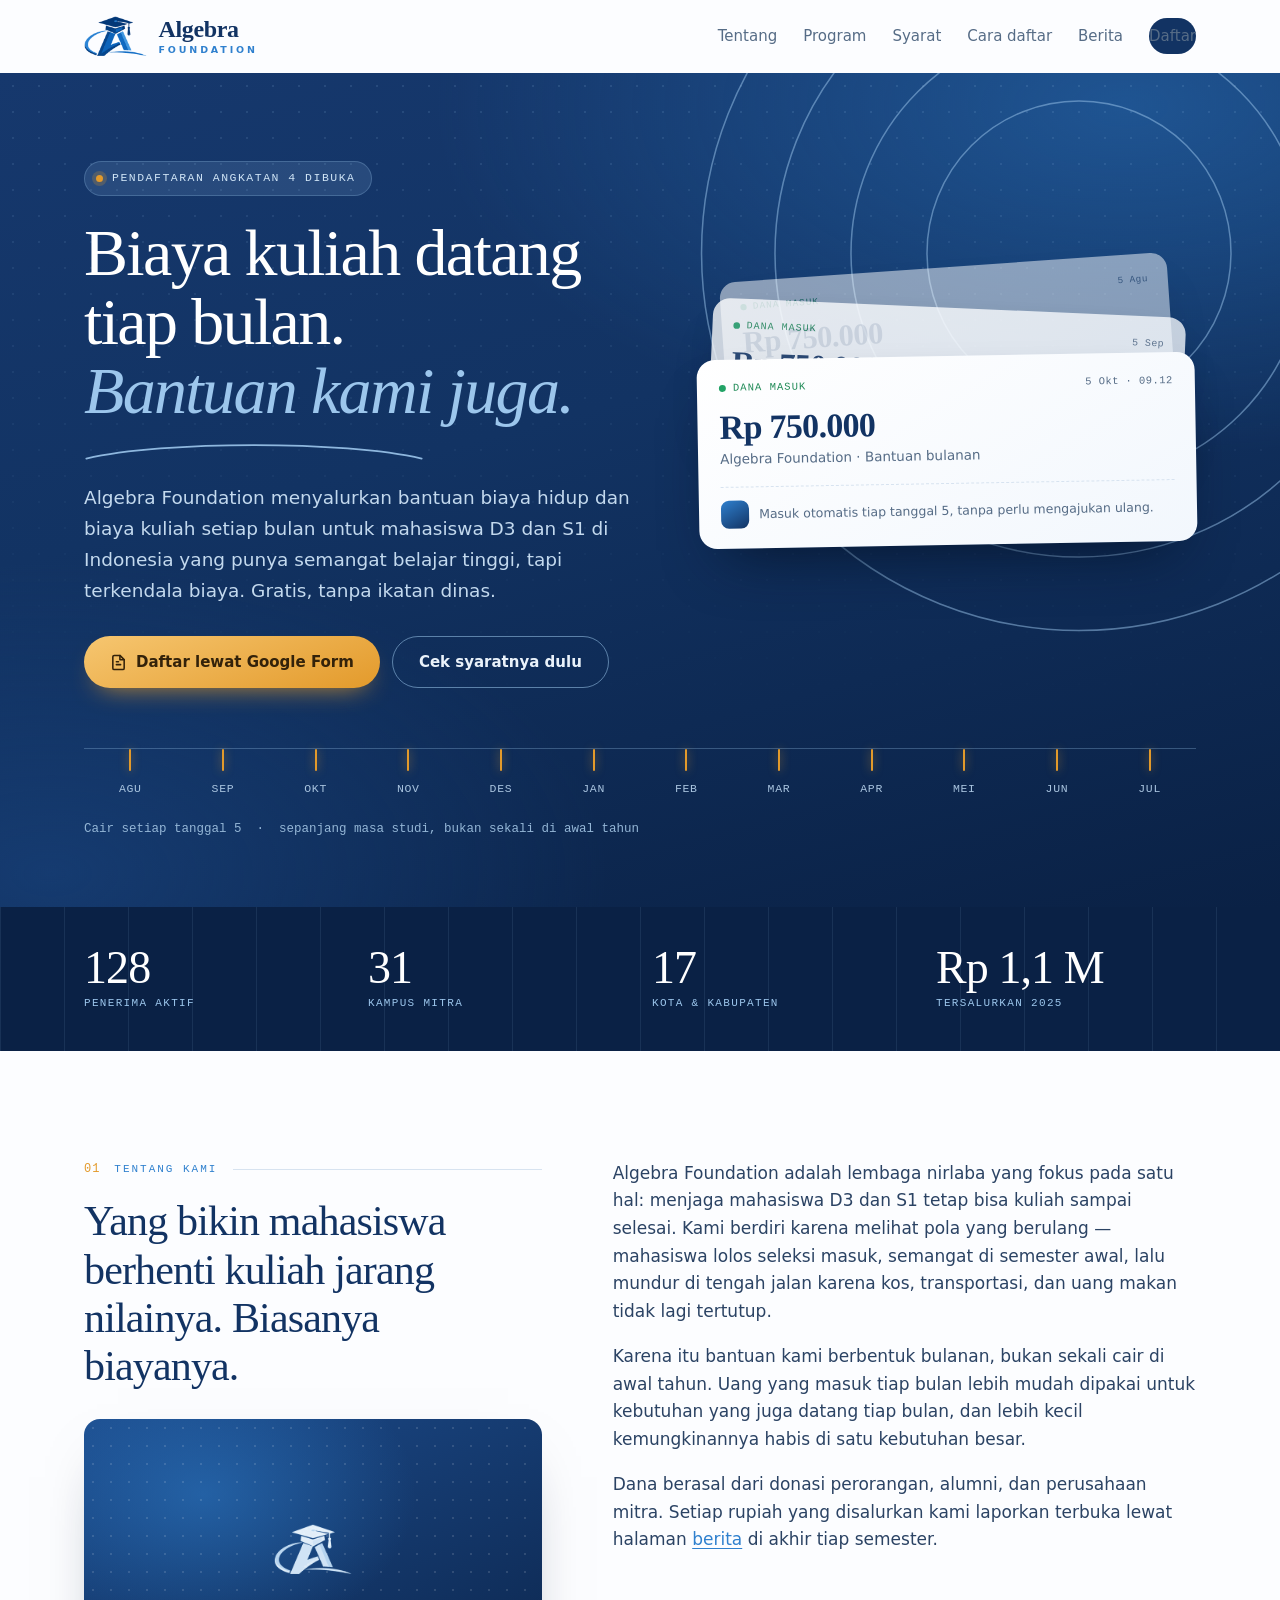
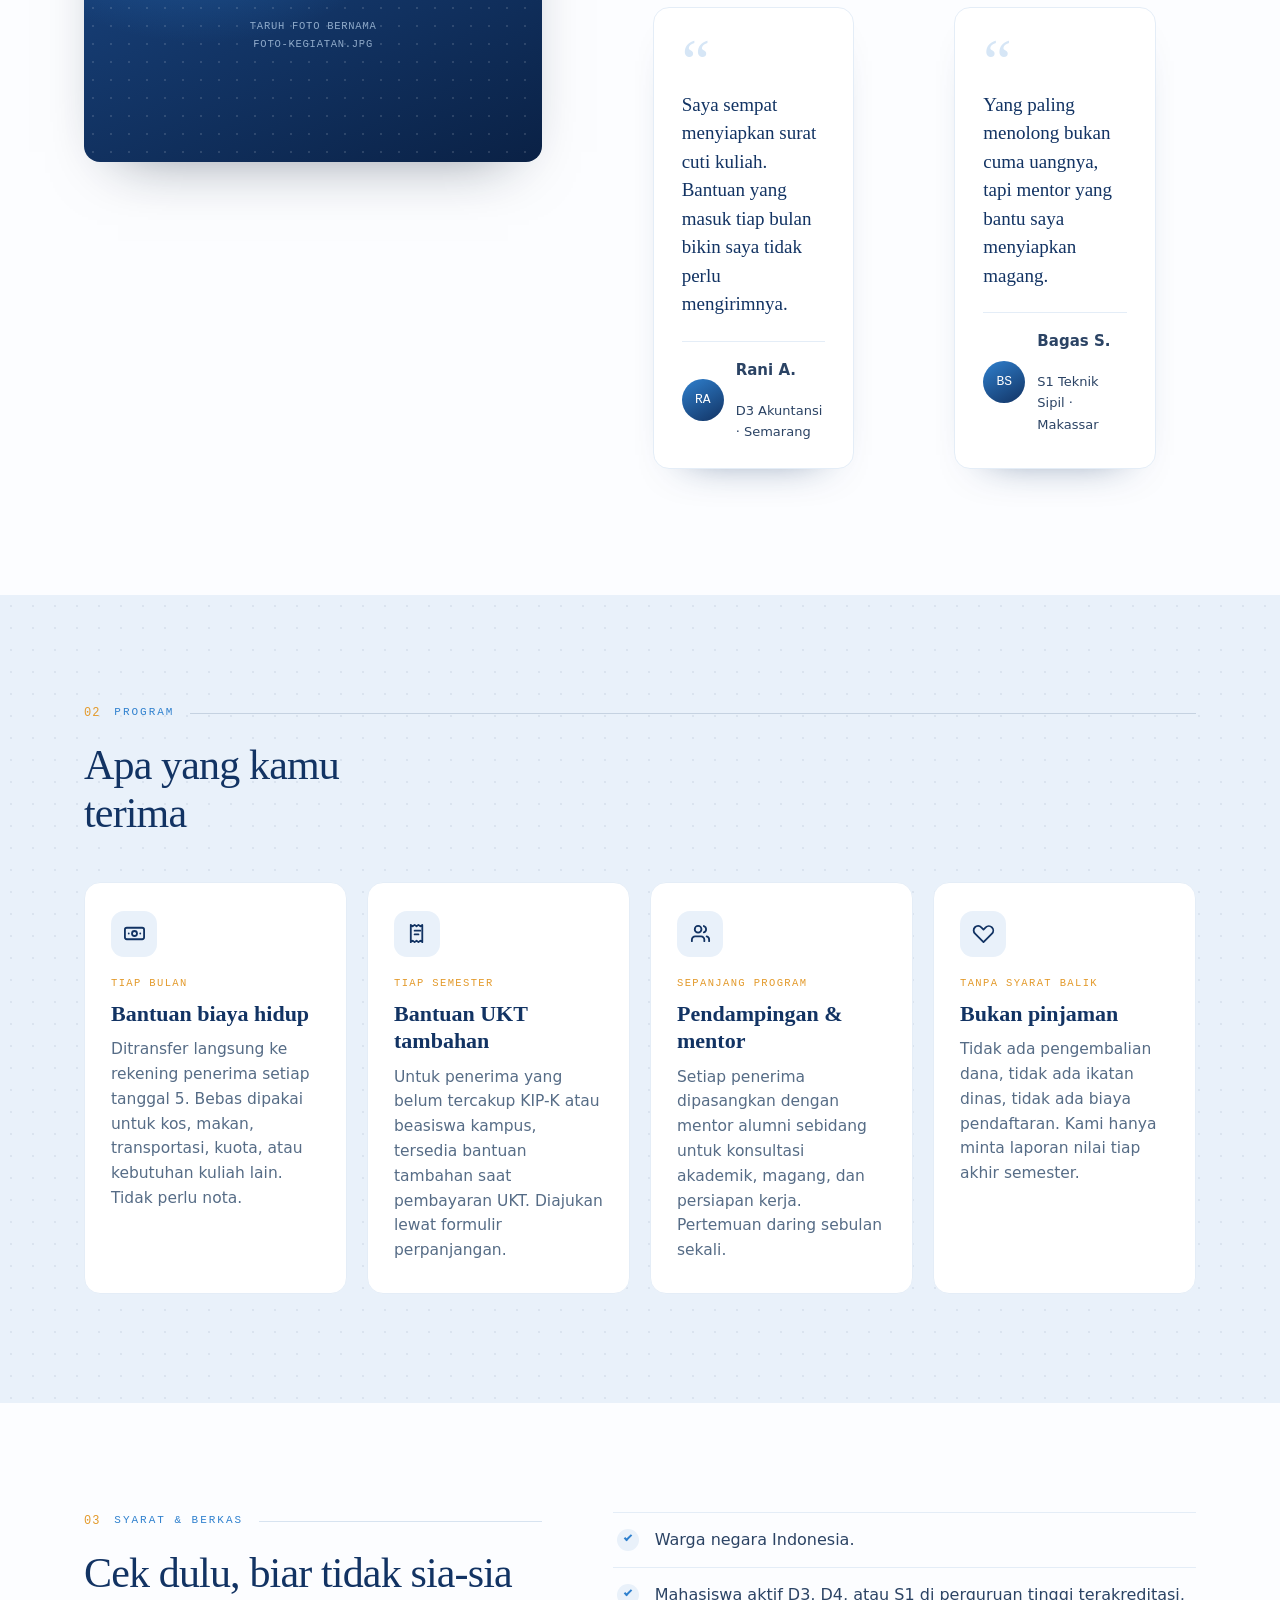
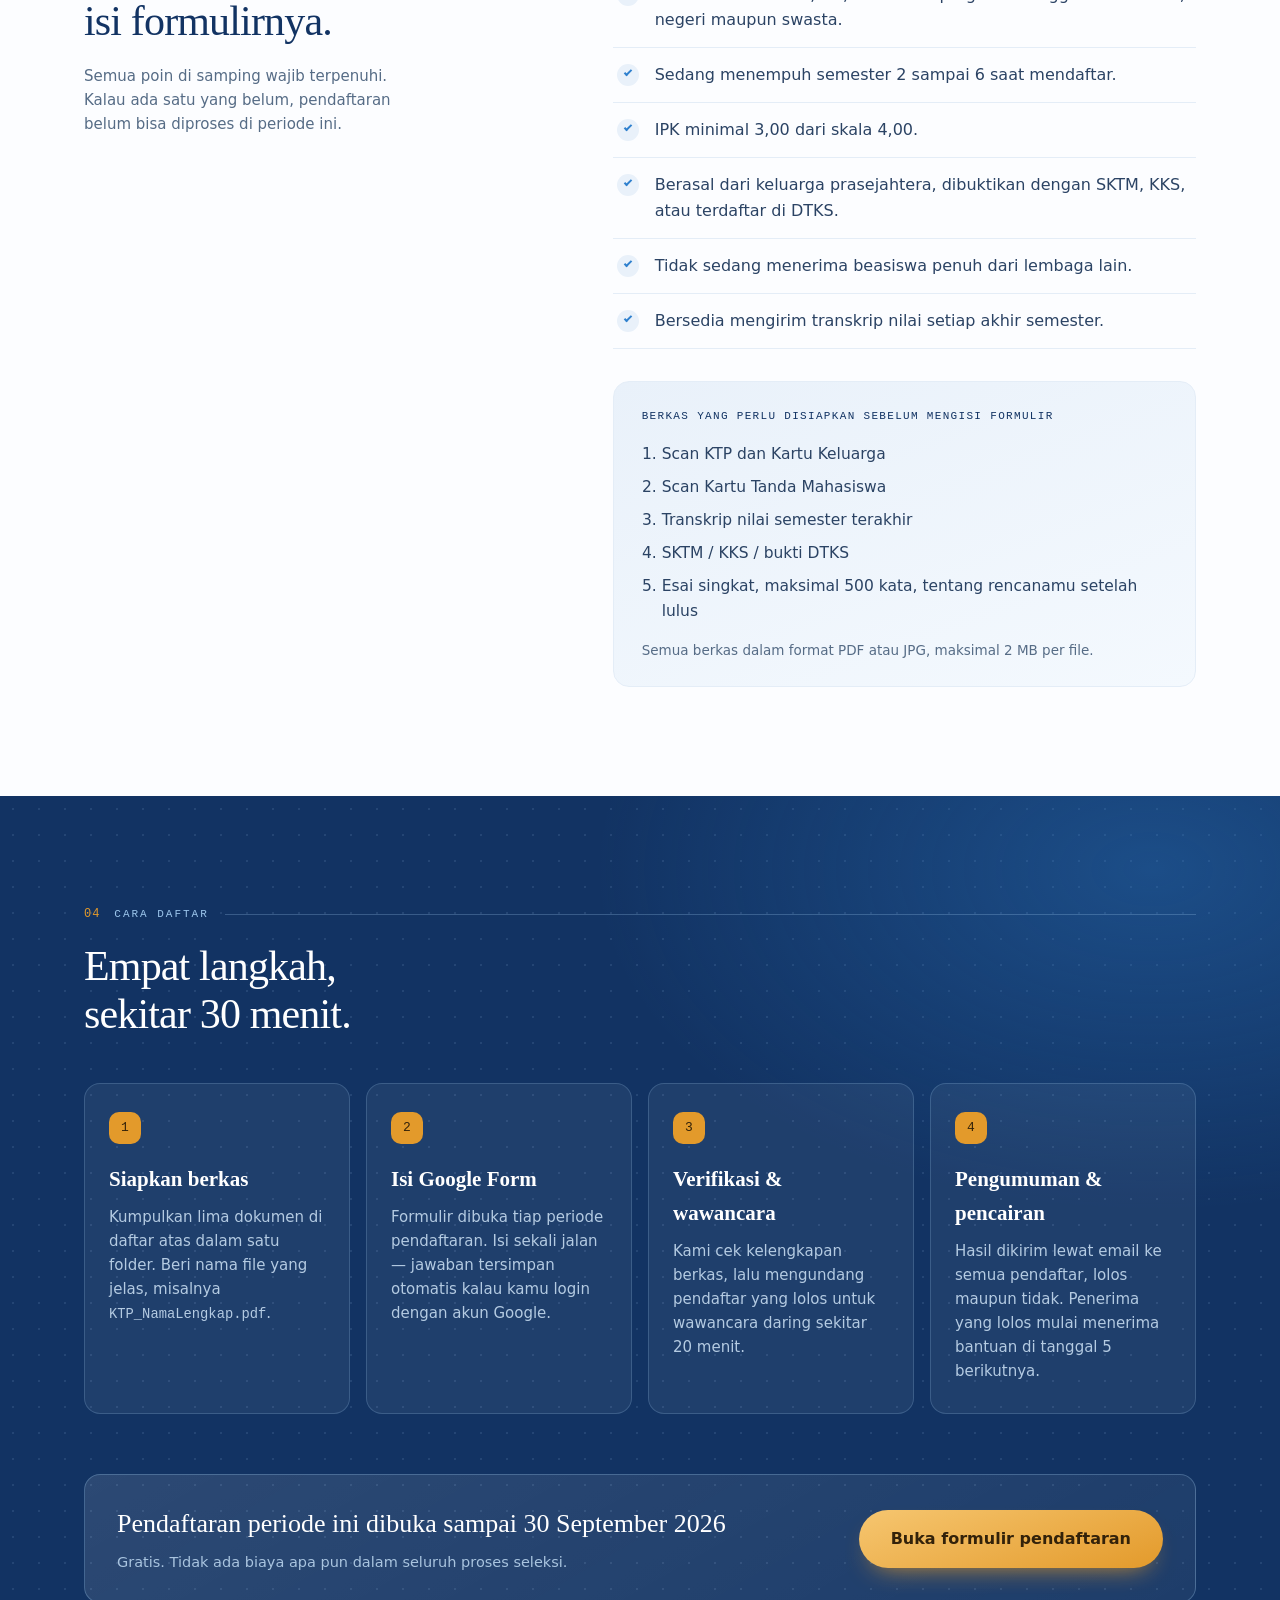
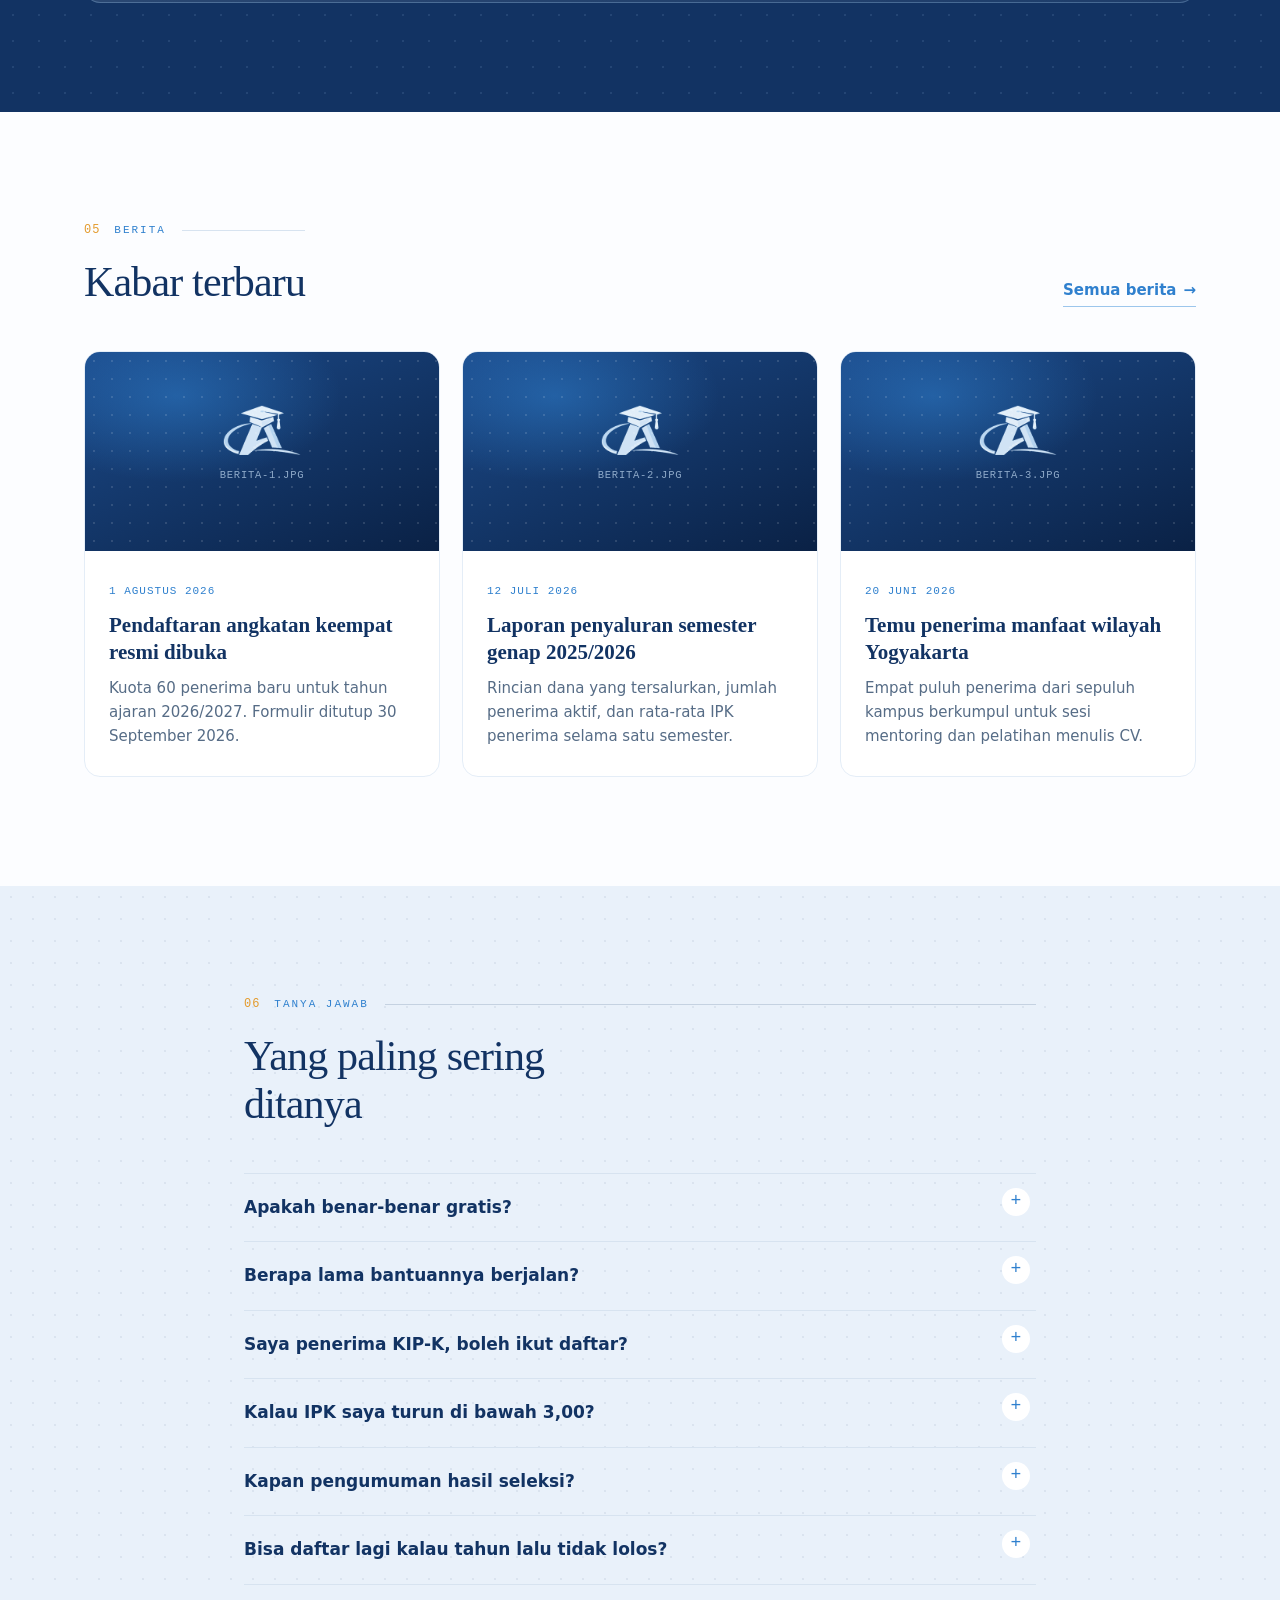
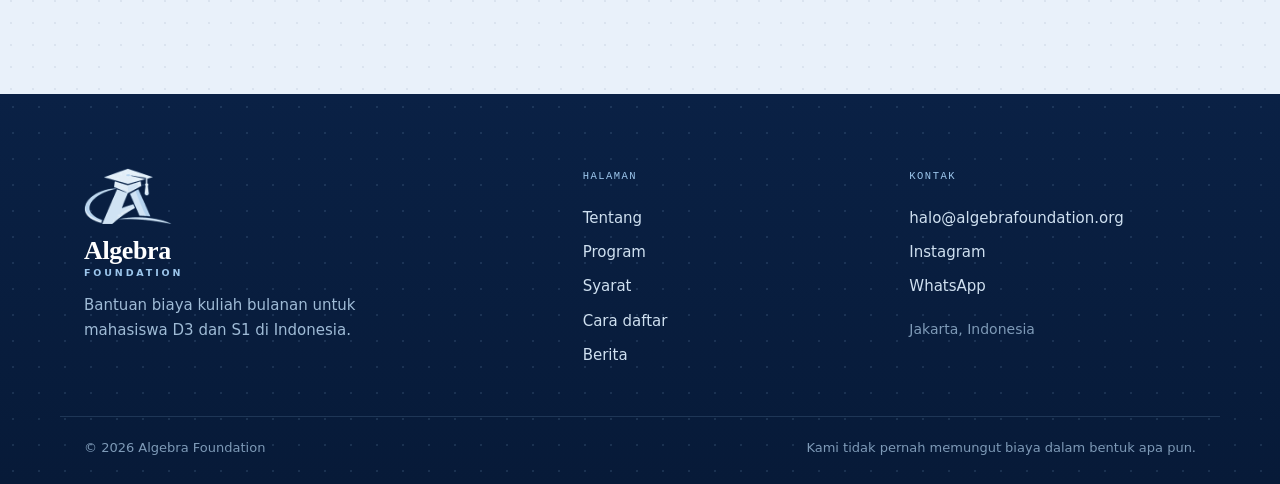
==== commit 6f3c0371: "Add files via upload" ====
--- a/index.html
+++ b/index.html
@@ -9,13 +9,489 @@
 <meta property="og:title" content="Algebra Foundation">
 <meta property="og:description" content="Bantuan biaya kuliah bulanan untuk mahasiswa D3 & S1 di Indonesia.">
 <meta property="og:type" content="website">
-<meta property="og:image" content="assets/img/logo.svg">
-<link rel="icon" href="assets/img/logo.svg">
+<meta property="og:image" content="logo.png">
+<link rel="icon" href="[data-uri]">
 
 <link rel="preconnect" href="https://fonts.googleapis.com">
 <link rel="preconnect" href="https://fonts.gstatic.com" crossorigin>
 <link href="https://fonts.googleapis.com/css2?family=Newsreader:ital,opsz,wght@0,6..72,400;0,6..72,500;0,6..72,600;1,6..72,400;1,6..72,500&family=Plus+Jakarta+Sans:wght@400;500;600;700&family=IBM+Plex+Mono:wght@400;500&display=swap" rel="stylesheet">
-<link rel="stylesheet" href="assets/css/style.css">
+<style>
+/* =========================================================
+   Algebra Foundation — style.css
+   Palet & tipografi diambil dari logo yayasan.
+   ========================================================= */
+
+:root{
+  --ink:        #0B1A2E;
+  --navy:       #123363;
+  --navy-900:   #0A2145;
+  --navy-800:   #0E2951;
+  --navy-700:   #16386D;
+  --navy-600:   #1C4B8B;
+  --azure:      #2F80CE;
+  --azure-300:  #9CC6EC;
+  --sky:        #E9F1FA;
+  --sky-deep:   #D6E6F6;
+  --paper:      #FCFDFF;
+  --line:       #D7E3F0;
+  --line-soft:  #E4EDF7;
+  --muted:      #566C86;
+  --body:       #2B4364;
+  --marigold:   #E39A2B;
+  --marigold-l: #F6C670;
+
+  --serif: "Newsreader", Georgia, serif;
+  --sans:  "Plus Jakarta Sans", system-ui, -apple-system, "Segoe UI", sans-serif;
+  --mono:  "IBM Plex Mono", ui-monospace, "SF Mono", monospace;
+
+  --wrap: 1160px;
+  --pad-y: clamp(64px, 8.5vw, 112px);
+  --radius: 16px;
+  --shadow: 0 24px 60px -34px rgba(11,26,46,.55);
+}
+
+*,*::before,*::after{ box-sizing:border-box; }
+html{ scroll-behavior:smooth; scroll-padding-top:86px; }
+
+body{
+  margin:0;
+  background:var(--paper);
+  color:var(--ink);
+  font-family:var(--sans);
+  font-size:17px;
+  line-height:1.62;
+  -webkit-font-smoothing:antialiased;
+  overflow-x:hidden;
+}
+
+img{ max-width:100%; display:block; }
+a{ color:inherit; }
+
+.skip{ position:absolute; left:-9999px; top:0; background:var(--navy); color:#fff; padding:12px 18px; z-index:200; }
+.skip:focus{ left:0; }
+:focus-visible{ outline:3px solid var(--marigold); outline-offset:3px; border-radius:4px; }
+
+.wrap{ width:100%; max-width:var(--wrap); margin:0 auto; padding:0 24px; position:relative; z-index:2; }
+.wrap--narrow{ max-width:840px; }
+.mono{ font-family:var(--mono); font-size:.92em; }
+
+/* =========== HEADER =========== */
+.topbar{
+  position:sticky; top:0; z-index:100;
+  background:rgba(252,253,255,.9);
+  backdrop-filter:saturate(170%) blur(14px);
+  border-bottom:1px solid transparent;
+  transition:border-color .25s ease, box-shadow .25s ease;
+}
+.topbar.is-stuck{ border-bottom-color:var(--line-soft); box-shadow:0 8px 30px -22px rgba(11,26,46,.6); }
+.topbar__inner{ display:flex; align-items:center; justify-content:space-between; gap:16px; min-height:72px; }
+
+.brand{ display:flex; align-items:center; gap:12px; text-decoration:none; }
+.brand__img{ width:auto; height:40px; object-fit:contain; }
+.brand__text{ display:flex; flex-direction:column; line-height:1; }
+.brand__name{ font-family:var(--serif); font-size:24px; font-weight:600; color:var(--navy); letter-spacing:-.015em; }
+.brand__sub{ font-family:var(--sans); font-size:9.5px; font-weight:700; letter-spacing:.3em; color:var(--azure); text-transform:uppercase; margin-top:4px; }
+
+.nav{ display:flex; align-items:center; gap:26px; }
+.nav a{ text-decoration:none; font-size:15px; font-weight:500; color:var(--muted); padding:6px 0; position:relative; transition:color .18s ease; }
+.nav a:not(.btn)::after{ content:""; position:absolute; left:0; bottom:0; height:2px; width:0; background:var(--azure); transition:width .22s ease; }
+.nav a:not(.btn):hover{ color:var(--navy); }
+.nav a:not(.btn):hover::after{ width:100%; }
+
+.burger{ display:none; background:none; border:0; padding:10px; cursor:pointer; }
+.burger span{ display:block; width:24px; height:2px; background:var(--navy); border-radius:2px; transition:transform .25s ease, opacity .2s ease; }
+.burger span + span{ margin-top:6px; }
+.burger[aria-expanded="true"] span:nth-child(1){ transform:translateY(8px) rotate(45deg); }
+.burger[aria-expanded="true"] span:nth-child(2){ opacity:0; }
+.burger[aria-expanded="true"] span:nth-child(3){ transform:translateY(-8px) rotate(-45deg); }
+
+/* =========== TOMBOL =========== */
+.btn{
+  display:inline-flex; align-items:center; justify-content:center; gap:9px;
+  text-decoration:none; font-weight:600; font-size:15px;
+  padding:13px 26px; border-radius:999px; text-align:center; border:0; cursor:pointer;
+  transition:transform .16s ease, background .2s ease, box-shadow .2s ease, color .2s ease;
+}
+.btn svg{ width:17px; height:17px; flex:none; }
+.btn--primary{ background:linear-gradient(160deg, var(--marigold-l), var(--marigold)); color:#33220A; box-shadow:0 12px 26px -14px rgba(227,154,43,.95); }
+.btn--primary:hover{ transform:translateY(-2px); box-shadow:0 18px 32px -14px rgba(227,154,43,1); }
+.btn--ghost{ border:1.5px solid rgba(156,198,236,.55); color:#EAF2FA; }
+.btn--ghost:hover{ background:rgba(255,255,255,.1); border-color:#fff; }
+.btn--pill{ background:var(--navy); color:#fff; padding:11px 22px; font-size:14.5px; }
+.btn--pill:hover{ background:var(--navy-600); transform:translateY(-1px); }
+.btn--lg{ padding:16px 32px; font-size:16px; }
+
+/* =========== HERO =========== */
+.hero{
+  position:relative; isolation:isolate; color:#fff;
+  padding:clamp(52px,7vw,88px) 0 clamp(44px,6vw,68px);
+  background:
+    radial-gradient(90% 70% at 88% 4%, rgba(47,128,206,.42) 0%, transparent 60%),
+    radial-gradient(70% 60% at 4% 96%, rgba(28,75,139,.5) 0%, transparent 62%),
+    linear-gradient(165deg, #16386D 0%, var(--navy) 42%, var(--navy-900) 100%);
+  overflow:hidden;
+}
+/* titik-titik halus */
+.hero::before{
+  content:""; position:absolute; inset:0; z-index:0; opacity:.5;
+  background-image:radial-gradient(circle, rgba(156,198,236,.28) 1px, transparent 1px);
+  background-size:26px 26px;
+  -webkit-mask-image:linear-gradient(180deg, #000 0%, transparent 78%);
+  mask-image:linear-gradient(180deg, #000 0%, transparent 78%);
+}
+/* lingkaran orbit besar, mengambil bentuk swoosh di logo */
+.hero__rings{ position:absolute; top:-24%; right:-14%; width:min(760px,86vw); z-index:0; opacity:.5; color:var(--azure-300); pointer-events:none; }
+.hero__rings circle{ fill:none; stroke:currentColor; stroke-width:1.2; }
+
+.hero__grid{ display:grid; grid-template-columns:minmax(0,1.05fr) minmax(0,.95fr); gap:clamp(32px,5vw,64px); align-items:center; }
+
+.eyebrow{
+  display:inline-flex; align-items:center; gap:9px;
+  font-family:var(--mono); font-size:11.5px; letter-spacing:.13em; text-transform:uppercase;
+  color:#CFE4F6; margin:0 0 22px;
+  background:rgba(156,198,236,.14); border:1px solid rgba(156,198,236,.26);
+  padding:7px 15px 7px 11px; border-radius:999px;
+}
+.eyebrow .dot{ width:7px; height:7px; border-radius:50%; background:var(--marigold); box-shadow:0 0 0 4px rgba(227,154,43,.22); }
+
+.hero__title{ font-family:var(--serif); font-weight:500; font-size:clamp(38px,5.6vw,66px); line-height:1.05; letter-spacing:-.025em; margin:0; }
+.hero__title em{ font-style:italic; color:var(--azure-300); }
+.hero__arc{ width:min(340px,74%); height:auto; color:var(--azure-300); margin:10px 0 2px; display:block; opacity:.9; }
+.hero__arc path{ stroke-dasharray:640; stroke-dashoffset:640; animation:draw 1.5s .35s cubic-bezier(.2,.7,.3,1) forwards; }
+@keyframes draw{ to{ stroke-dashoffset:0; } }
+
+.hero__lead{ font-size:clamp(16px,1.6vw,18.5px); line-height:1.68; color:#C3D9EE; max-width:52ch; margin:18px 0 30px; }
+.hero__cta{ display:flex; flex-wrap:wrap; gap:12px; }
+
+/* --- TANDA TANGAN: tumpukan bukti transfer --- */
+.slips{ position:relative; height:330px; }
+.slip{
+  position:absolute; left:0; right:0; border-radius:18px; padding:20px 22px;
+  background:linear-gradient(150deg, #FFFFFF, #F2F7FD);
+  box-shadow:0 30px 60px -28px rgba(4,16,36,.85);
+  color:var(--navy);
+}
+.slip--3{ top:0;   transform:rotate(-4deg) scale(.9);  opacity:.5; }
+.slip--2{ top:44px; transform:rotate(2.5deg) scale(.95); opacity:.78; }
+.slip--1{ top:96px; transform:rotate(-1deg); }
+.slip--1{ animation:bob 6s ease-in-out infinite; }
+@keyframes bob{ 0%,100%{ transform:rotate(-1deg) translateY(0); } 50%{ transform:rotate(-1deg) translateY(-9px); } }
+
+.slip__top{ display:flex; align-items:center; justify-content:space-between; gap:12px; margin-bottom:14px; }
+.slip__tag{ display:flex; align-items:center; gap:7px; font-family:var(--mono); font-size:10.5px; letter-spacing:.1em; text-transform:uppercase; color:#1F8A56; }
+.slip__tag .dot{ width:7px; height:7px; border-radius:50%; background:#22A366; }
+.slip__when{ font-family:var(--mono); font-size:10.5px; color:var(--muted); letter-spacing:.04em; }
+.slip__amt{ font-family:var(--serif); font-size:34px; font-weight:600; letter-spacing:-.02em; line-height:1; margin:0 0 4px; }
+.slip__from{ font-size:13.5px; color:var(--muted); margin:0 0 16px; }
+.slip__foot{ display:flex; align-items:center; gap:10px; border-top:1px dashed var(--line); padding-top:13px; }
+.slip__ava{ width:28px; height:28px; border-radius:8px; background:linear-gradient(150deg,var(--azure),var(--navy)); flex:none; }
+.slip__note{ font-size:12.5px; color:var(--muted); margin:0; }
+
+/* --- rel bulan --- */
+.ledger{ margin-top:clamp(40px,6vw,60px); }
+.ledger__rail{ display:grid; grid-template-columns:repeat(12,1fr); border-top:1px solid rgba(156,198,236,.3); }
+.ledger__month{ display:flex; flex-direction:column; align-items:center; gap:9px; opacity:0; transform:translateY(6px); }
+.ledger.is-on .ledger__month{ animation:tickIn .5s cubic-bezier(.2,.7,.3,1) forwards; }
+.ledger.is-on .ledger__month:nth-child(1){animation-delay:.04s}
+.ledger.is-on .ledger__month:nth-child(2){animation-delay:.1s}
+.ledger.is-on .ledger__month:nth-child(3){animation-delay:.16s}
+.ledger.is-on .ledger__month:nth-child(4){animation-delay:.22s}
+.ledger.is-on .ledger__month:nth-child(5){animation-delay:.28s}
+.ledger.is-on .ledger__month:nth-child(6){animation-delay:.34s}
+.ledger.is-on .ledger__month:nth-child(7){animation-delay:.4s}
+.ledger.is-on .ledger__month:nth-child(8){animation-delay:.46s}
+.ledger.is-on .ledger__month:nth-child(9){animation-delay:.52s}
+.ledger.is-on .ledger__month:nth-child(10){animation-delay:.58s}
+.ledger.is-on .ledger__month:nth-child(11){animation-delay:.64s}
+.ledger.is-on .ledger__month:nth-child(12){animation-delay:.7s}
+@keyframes tickIn{ to{ opacity:1; transform:none; } }
+.ledger__tick{ width:2px; height:22px; background:var(--marigold); border-radius:2px; box-shadow:0 0 10px rgba(227,154,43,.7); }
+.ledger__label{ font-family:var(--mono); font-size:11.5px; letter-spacing:.06em; color:#A9C4DF; text-transform:uppercase; }
+.ledger__note{ font-family:var(--mono); font-size:12.5px; color:#94B6D6; margin:20px 0 0; }
+
+/* =========== STRIP ANGKA =========== */
+.strip{ background:var(--navy-900); color:#fff; position:relative; overflow:hidden; }
+.strip::before{
+  content:""; position:absolute; inset:0;
+  background-image:linear-gradient(90deg, rgba(156,198,236,.1) 1px, transparent 1px);
+  background-size:64px 100%;
+}
+.strip__grid{ display:grid; grid-template-columns:repeat(4,1fr); gap:24px; padding-top:38px; padding-bottom:38px; }
+.stat{ display:flex; flex-direction:column; gap:4px; }
+.stat__num{ font-family:var(--serif); font-size:clamp(32px,3.8vw,46px); font-weight:500; line-height:1; letter-spacing:-.02em; color:#fff; }
+.stat__num span{ color:var(--marigold); }
+.stat__cap{ font-family:var(--mono); font-size:11px; letter-spacing:.12em; text-transform:uppercase; color:var(--azure-300); }
+
+
+/* =========== PENANDA SEKSI BERNOMOR =========== */
+.sec-num{ display:flex; align-items:center; margin:0 0 18px; }
+.sec-num__n{ font-family:var(--mono); font-size:12px; font-weight:500; letter-spacing:.08em; color:var(--marigold); flex:none; margin-right:14px; }
+.sec-num__label{ font-family:var(--mono); font-size:11px; letter-spacing:.18em; text-transform:uppercase; color:var(--azure); flex:none; margin-right:16px; }
+.sec-num__line{ flex:1 1 auto; height:1px; background:var(--line); min-width:20px; }
+.section--navy .sec-num__label{ color:var(--azure-300); }
+.section--navy .sec-num__line{ background:rgba(156,198,236,.28); }
+.section--sky .sec-num__line{ background:rgba(18,51,99,.16); }
+@media (max-width:600px){ .sec-num__line{ display:none; } }
+
+/* =========== SECTION DASAR =========== */
+.section{ padding-top:var(--pad-y); padding-bottom:var(--pad-y); position:relative; }
+.section--sky{
+  background-color:var(--sky);
+  background-image:radial-gradient(circle, rgba(18,51,99,.07) 1.1px, transparent 1.1px);
+  background-size:22px 22px;
+}
+.section--navy{
+  background-color:var(--navy);
+  background-image:
+    radial-gradient(70% 60% at 90% 8%, rgba(47,128,206,.34), transparent 62%),
+    radial-gradient(circle, rgba(156,198,236,.13) 1px, transparent 1px);
+  background-size:auto, 26px 26px;
+  color:#fff;
+}
+
+.kicker{ display:inline-block; font-family:var(--mono); font-size:11px; letter-spacing:.17em; text-transform:uppercase; color:var(--azure); margin:0 0 14px; padding-left:26px; position:relative; }
+.kicker::before{ content:""; position:absolute; left:0; top:50%; width:18px; height:2px; background:var(--marigold); }
+.kicker--light{ color:var(--azure-300); }
+
+.h2{ font-family:var(--serif); font-weight:500; font-size:clamp(28px,3.4vw,42px); line-height:1.15; letter-spacing:-.02em; margin:0; color:var(--navy); }
+.h2--wide{ max-width:17ch; margin-bottom:44px; }
+.h2--light{ color:#fff; }
+
+.grid-2{ display:grid; grid-template-columns:minmax(0,.88fr) minmax(0,1.12fr); gap:clamp(32px,5.5vw,76px); align-items:start; }
+.col-head{ position:sticky; top:106px; }
+.col-head__note{ font-size:15px; color:var(--muted); margin:18px 0 0; max-width:34ch; }
+.col-body{ min-width:0; }
+
+.prose p{ margin:0 0 18px; color:var(--body); }
+.prose p:last-child{ margin-bottom:0; }
+.prose a{ color:var(--azure); text-decoration-thickness:1px; text-underline-offset:3px; }
+
+.sec-head{ display:flex; align-items:flex-end; justify-content:space-between; gap:24px; flex-wrap:wrap; }
+.sec-head .h2--wide{ margin-bottom:0; }
+
+.link-arrow{ display:inline-flex; align-items:center; gap:7px; font-size:15px; font-weight:600; color:var(--azure); text-decoration:none; border-bottom:1.5px solid var(--azure-300); padding-bottom:3px; transition:gap .18s ease, border-color .2s ease; }
+.link-arrow::after{ content:"→"; }
+.link-arrow:hover{ gap:11px; border-bottom-color:var(--azure); }
+
+/* =========== SLOT FOTO =========== */
+.foto{
+  position:relative; margin:0; border-radius:var(--radius); overflow:hidden;
+  background:
+    radial-gradient(75% 70% at 26% 22%, rgba(47,128,206,.5), transparent 62%),
+    linear-gradient(155deg, var(--navy-600), var(--navy-900));
+  box-shadow:var(--shadow);
+}
+.foto::after{
+  content:""; position:absolute; inset:0;
+  background-image:radial-gradient(circle, rgba(255,255,255,.13) 1px, transparent 1px);
+  background-size:18px 18px;
+}
+.foto img{ position:relative; z-index:2; width:100%; height:100%; object-fit:cover; display:block; }
+.foto--43{ aspect-ratio:4/3; }
+.foto--169{ aspect-ratio:16/9; }
+@supports not (aspect-ratio:1/1){
+  .foto--43::before{ content:""; display:block; padding-top:75%; }
+  .foto--169::before{ content:""; display:block; padding-top:56.25%; }
+  .foto img{ position:absolute; inset:0; }
+}
+/* slot foto yang masih kosong tampil sebagai panel berlogo, bukan kotak kosong */
+.foto.is-empty{
+  background-image:
+    url("[data-uri]"),
+    radial-gradient(75% 70% at 26% 22%, rgba(47,128,206,.5), transparent 62%),
+    linear-gradient(155deg, var(--navy-600), var(--navy-900));
+  background-repeat:no-repeat, no-repeat, no-repeat;
+  background-position:center 36%, center, center;
+  background-size:78px auto, cover, cover;
+}
+.foto__hint{
+  display:none; position:absolute; left:0; right:0; bottom:0; top:58%; z-index:3;
+  align-items:flex-start; justify-content:center; text-align:center; padding:0 18px;
+  font-family:var(--mono); font-size:10.5px; line-height:1.7; letter-spacing:.07em;
+  text-transform:uppercase; color:rgba(190,215,240,.72);
+}
+.foto.is-empty .foto__hint{ display:flex; }
+.foto.is-empty img{ display:none; }
+.foto__cap{ font-size:13.5px; color:var(--muted); margin:12px 0 0; }
+
+/* =========== KARTU PROGRAM =========== */
+.cards{ display:grid; grid-template-columns:repeat(auto-fit,minmax(248px,1fr)); gap:20px; }
+.card{
+  position:relative; background:#fff; border:1px solid var(--line-soft); border-radius:var(--radius);
+  padding:28px 26px 30px; overflow:hidden;
+  transition:transform .22s ease, box-shadow .22s ease, border-color .22s ease;
+}
+.card::before{ content:""; position:absolute; left:0; right:0; top:0; height:3px; background:linear-gradient(90deg,var(--azure),var(--marigold)); opacity:0; transition:opacity .22s ease; }
+.card:hover{ transform:translateY(-4px); border-color:var(--azure-300); box-shadow:0 26px 50px -34px rgba(18,51,99,.85); }
+.card:hover::before{ opacity:1; }
+.card__ico{ width:46px; height:46px; border-radius:13px; display:flex; align-items:center; justify-content:center; background:var(--sky); color:var(--navy); margin-bottom:18px; }
+.card__ico svg{ width:23px; height:23px; }
+.card__tag{ font-family:var(--mono); font-size:10.5px; letter-spacing:.13em; text-transform:uppercase; color:var(--marigold); margin:0 0 8px; }
+.card__title{ font-family:var(--serif); font-size:22px; font-weight:600; line-height:1.25; margin:0 0 10px; color:var(--navy); }
+.card__text{ font-size:15.5px; line-height:1.6; color:var(--muted); margin:0; }
+
+/* =========== CERITA / KUTIPAN =========== */
+.quotes{ display:grid; grid-template-columns:repeat(auto-fit,minmax(280px,1fr)); gap:20px; }
+.quote{ position:relative; background:#fff; border-radius:var(--radius); padding:32px 28px 26px; box-shadow:0 20px 44px -34px rgba(18,51,99,.7); border:1px solid var(--line-soft); }
+.quote__mark{ font-family:var(--serif); font-size:64px; line-height:.7; color:var(--sky-deep); display:block; margin-bottom:6px; }
+.quote__text{ font-family:var(--serif); font-size:19px; line-height:1.5; color:var(--navy); margin:0 0 22px; }
+.quote__who{ display:flex; align-items:center; gap:12px; border-top:1px solid var(--line-soft); padding-top:16px; }
+.quote__ava{ width:42px; height:42px; border-radius:50%; flex:none; display:flex; align-items:center; justify-content:center; font-family:var(--mono); font-size:13px; font-weight:500; color:#fff; background:linear-gradient(150deg,var(--azure),var(--navy)); }
+.quote__name{ font-size:15px; font-weight:600; color:var(--navy); margin:0; }
+.quote__meta{ font-size:13px; color:var(--muted); margin:0; }
+
+/* =========== CHECKLIST SYARAT =========== */
+.checklist{ list-style:none; margin:0 0 32px; padding:0; }
+.checklist li{ position:relative; padding:14px 0 14px 42px; border-bottom:1px solid var(--line-soft); font-size:16px; color:var(--body); }
+.checklist li:first-child{ border-top:1px solid var(--line-soft); }
+.checklist li::before{
+  content:""; position:absolute; left:4px; top:16px; width:22px; height:22px; border-radius:50%;
+  background:var(--sky);
+}
+.checklist li::after{
+  content:""; position:absolute; left:11px; top:22px; width:8px; height:4px;
+  border-left:2px solid var(--azure); border-bottom:2px solid var(--azure);
+  transform:rotate(-45deg);
+}
+
+.docbox{ background:linear-gradient(160deg,var(--sky),#F4F9FE); border:1px solid var(--line-soft); border-radius:var(--radius); padding:26px 28px 24px; }
+.docbox__head{ font-family:var(--mono); font-size:11px; letter-spacing:.12em; text-transform:uppercase; color:var(--navy); margin:0 0 16px; }
+.docbox__list{ margin:0; padding-left:20px; }
+.docbox__list li{ font-size:15.5px; color:var(--body); margin-bottom:8px; }
+.docbox__foot{ font-size:13.5px; color:var(--muted); margin:16px 0 0; }
+
+/* =========== LANGKAH =========== */
+.steps{ list-style:none; margin:0 0 clamp(40px,5.5vw,60px); padding:0; display:grid; grid-template-columns:repeat(auto-fit,minmax(228px,1fr)); gap:16px; }
+.step{ position:relative; background:rgba(255,255,255,.06); border:1px solid rgba(156,198,236,.22); border-radius:var(--radius); padding:28px 24px 30px; transition:background .22s ease, transform .22s ease; }
+.step:hover{ background:rgba(255,255,255,.1); transform:translateY(-3px); }
+.step__no{ display:flex; align-items:center; justify-content:center; font-family:var(--mono); font-size:13px; color:#33220A; background:var(--marigold); width:32px; height:32px; border-radius:10px; margin-bottom:18px; }
+.step__title{ font-family:var(--serif); font-size:21px; font-weight:600; margin:0 0 9px; color:#fff; }
+.step__text{ font-size:15px; line-height:1.6; color:#B4CBE2; margin:0; }
+
+.callout{
+  display:flex; align-items:center; justify-content:space-between; gap:26px; flex-wrap:wrap;
+  background:linear-gradient(150deg, rgba(255,255,255,.11), rgba(255,255,255,.05));
+  border:1px solid rgba(156,198,236,.3); border-radius:var(--radius); padding:28px 32px;
+}
+.callout__text{ min-width:0; }
+.callout__when{ font-family:var(--serif); font-size:clamp(19px,2.2vw,26px); font-weight:500; margin:0 0 6px; color:#fff; }
+.callout__sub{ font-size:14.5px; color:#A9C4DF; margin:0; }
+
+/* =========== BERITA =========== */
+.news{ display:grid; grid-template-columns:repeat(auto-fit,minmax(272px,1fr)); gap:22px; margin-top:44px; }
+.news__item{ display:block; text-decoration:none; background:#fff; border:1px solid var(--line-soft); border-radius:var(--radius); overflow:hidden; transition:transform .22s ease, box-shadow .22s ease, border-color .22s ease; }
+.news__item:hover{ transform:translateY(-4px); border-color:var(--azure-300); box-shadow:0 26px 50px -34px rgba(18,51,99,.8); }
+.news__thumb{ border-radius:0; box-shadow:none; }
+.news__body{ padding:24px 24px 28px; }
+.news__date{ font-family:var(--mono); font-size:11px; letter-spacing:.09em; color:var(--azure); text-transform:uppercase; }
+.news__title{ font-family:var(--serif); font-size:21px; font-weight:600; line-height:1.28; margin:10px 0 10px; color:var(--navy); }
+.news__text{ font-size:15px; color:var(--muted); margin:0; line-height:1.6; }
+
+/* =========== FAQ =========== */
+.faq{ border-top:1px solid var(--line); }
+.faq__item{ border-bottom:1px solid var(--line); }
+.faq__q{ cursor:pointer; list-style:none; padding:20px 46px 20px 0; position:relative; font-size:17px; font-weight:600; color:var(--navy); }
+.faq__q::-webkit-details-marker{ display:none; }
+.faq__q::after{ content:"+"; position:absolute; right:6px; top:14px; width:28px; height:28px; line-height:26px; text-align:center; border-radius:50%; background:#fff; font-family:var(--mono); font-size:18px; font-weight:400; color:var(--azure); transition:transform .22s ease; }
+.faq__item[open] .faq__q::after{ transform:rotate(45deg); }
+.faq__a{ padding:0 42px 22px 0; }
+.faq__a p{ margin:0; font-size:16px; color:var(--body); line-height:1.65; }
+
+/* =========== HALAMAN BERITA =========== */
+.pagehead{
+  color:#fff; padding:clamp(48px,6vw,80px) 0 clamp(40px,5vw,60px); position:relative; overflow:hidden;
+  background:
+    radial-gradient(80% 70% at 88% 6%, rgba(47,128,206,.4), transparent 62%),
+    linear-gradient(165deg, #16386D, var(--navy) 45%, var(--navy-900));
+}
+.pagehead::before{ content:""; position:absolute; inset:0; background-image:radial-gradient(circle, rgba(156,198,236,.22) 1px, transparent 1px); background-size:26px 26px; opacity:.55; }
+.pagehead .h1{ font-family:var(--serif); font-weight:500; font-size:clamp(34px,5.2vw,54px); line-height:1.08; letter-spacing:-.02em; margin:0; color:#fff; }
+.pagehead__lead{ font-size:17px; color:#B9D2EA; max-width:52ch; margin:18px 0 0; }
+
+.post{ padding:38px 0; border-bottom:1px solid var(--line-soft); }
+.post:first-of-type{ padding-top:0; }
+.post__meta{ display:flex; gap:12px; align-items:center; flex-wrap:wrap; margin-bottom:14px; }
+.post__date{ font-family:var(--mono); font-size:11px; letter-spacing:.09em; color:var(--azure); text-transform:uppercase; }
+.post__badge{ font-family:var(--mono); font-size:10px; letter-spacing:.11em; text-transform:uppercase; background:var(--sky); color:var(--navy); padding:5px 11px; border-radius:999px; }
+.post__title{ font-family:var(--serif); font-size:clamp(23px,2.7vw,30px); font-weight:600; line-height:1.24; margin:0 0 16px; color:var(--navy); }
+.post__body p{ margin:0 0 14px; color:var(--body); font-size:16.5px; }
+.post__body p:last-child{ margin-bottom:0; }
+.post__body ul{ margin:0 0 14px; padding-left:20px; color:var(--body); }
+.post__body li{ margin-bottom:6px; }
+.post .foto{ margin-bottom:20px; }
+
+/* =========== FOOTER =========== */
+.foot{
+  color:#fff; padding-top:clamp(52px,6vw,74px); position:relative; overflow:hidden;
+  background:linear-gradient(180deg, var(--navy-900), #071A38);
+}
+.foot::before{ content:""; position:absolute; inset:0; background-image:radial-gradient(circle, rgba(156,198,236,.13) 1px, transparent 1px); background-size:26px 26px; }
+.foot__inner{ display:grid; grid-template-columns:minmax(0,1.6fr) repeat(2,minmax(0,1fr)); gap:40px; padding-bottom:44px; }
+.foot__logo{ width:auto; height:56px; object-fit:contain; margin-bottom:14px; }
+.foot__wordmark{ display:flex; flex-direction:column; line-height:1; margin-bottom:16px; }
+.foot__wordmark .brand__name{ color:#fff; font-size:26px; }
+.foot__wordmark .brand__sub{ color:var(--azure-300); }
+.foot__blurb{ font-size:15px; color:#9FBBD6; max-width:34ch; margin:0; }
+.foot__head{ font-family:var(--mono); font-size:10.5px; letter-spacing:.14em; text-transform:uppercase; color:var(--azure-300); margin:0 0 16px; }
+.foot__col a{ display:block; text-decoration:none; font-size:15px; color:#CFE0F0; padding:5px 0; transition:color .18s ease; }
+.foot__col a:hover{ color:#fff; }
+.foot__addr{ font-size:14px; color:#7E9AB7; margin:14px 0 0; }
+.foot__bar{ display:flex; justify-content:space-between; gap:16px; flex-wrap:wrap; border-top:1px solid rgba(156,198,236,.16); padding-top:20px; padding-bottom:26px; }
+.foot__bar p{ margin:0; font-size:13px; color:#7E9AB7; }
+
+/* =========== REVEAL =========== */
+.reveal{ opacity:0; transform:translateY(16px); transition:opacity .65s ease, transform .65s cubic-bezier(.2,.7,.3,1); }
+.reveal.is-in{ opacity:1; transform:none; }
+
+/* =========== RESPONSIF =========== */
+@media (max-width:980px){
+  .hero__grid{ grid-template-columns:1fr; gap:44px; }
+  .slips{ height:300px; max-width:420px; margin:0 auto; }
+  .hero__rings{ top:-12%; right:-40%; opacity:.35; }
+}
+@media (max-width:900px){
+  .grid-2{ grid-template-columns:1fr; }
+  .col-head{ position:static; }
+  .h2--wide{ max-width:22ch; }
+  .strip__grid{ grid-template-columns:repeat(2,1fr); gap:28px 20px; }
+  .foot__inner{ grid-template-columns:1fr 1fr; }
+  .foot__brand{ grid-column:1 / -1; }
+}
+@media (max-width:760px){
+  .burger{ display:block; }
+  .nav{
+    position:absolute; top:100%; left:0; right:0; flex-direction:column; align-items:stretch; gap:0;
+    background:var(--paper); border-bottom:1px solid var(--line); padding:8px 24px 20px;
+    max-height:0; overflow:hidden; opacity:0; pointer-events:none;
+    transition:max-height .3s ease, opacity .2s ease;
+  }
+  .nav.is-open{ max-height:440px; opacity:1; pointer-events:auto; }
+  .nav a{ padding:13px 0; border-bottom:1px solid var(--line-soft); font-size:16px; }
+  .nav a:not(.btn)::after{ display:none; }
+  .nav .btn--pill{ margin-top:14px; border-bottom:0; }
+  .ledger__rail{ grid-template-columns:repeat(6,1fr); row-gap:20px; padding-top:20px; }
+  .ledger__label{ font-size:10.5px; }
+  .hero__cta .btn{ flex:1 1 100%; }
+  .callout{ padding:24px; }
+  .callout .btn{ width:100%; }
+}
+@media (max-width:480px){
+  body{ font-size:16px; }
+  .strip__grid{ grid-template-columns:1fr 1fr; }
+  .foot__inner{ grid-template-columns:1fr; gap:32px; }
+  .slips{ height:290px; }
+  .slip__amt{ font-size:30px; }
+}
+
+@media (prefers-reduced-motion:reduce){
+  html{ scroll-behavior:auto; }
+  *,*::before,*::after{ animation-duration:.001ms !important; animation-delay:0ms !important; animation-iteration-count:1 !important; transition-duration:.001ms !important; }
+  .reveal{ opacity:1; transform:none; }
+  .ledger__month{ opacity:1; transform:none; }
+  .hero__arc path{ stroke-dashoffset:0; }
+}
+
+</style>
 <noscript><style>
   .reveal{opacity:1!important;transform:none!important}
   .ledger__month{opacity:1!important;transform:none!important}
@@ -30,7 +506,7 @@
 <header class="topbar" id="topbar">
   <div class="wrap topbar__inner">
     <a class="brand" href="index.html">
-      <img class="brand__img" src="assets/img/logo.svg" alt="">
+      <img class="brand__img" src="[data-uri]" alt="">
       <span class="brand__text">
         <span class="brand__name">Algebra</span>
         <span class="brand__sub">Foundation</span>
@@ -163,12 +639,12 @@
 <section class="section" id="tentang">
   <div class="wrap grid-2">
     <div class="col-head">
-      <p class="kicker">Tentang kami</p>
+      <div class="sec-num"><span class="sec-num__n">01</span><span class="sec-num__label">Tentang kami</span><span class="sec-num__line"></span></div>
       <h2 class="h2">Yang bikin mahasiswa berhenti kuliah jarang nilainya. Biasanya biayanya.</h2>
       <figure class="foto foto--43" style="margin-top:28px">
-        <!-- GANTI: taruh foto kegiatan di assets/img/foto-kegiatan.jpg -->
-        <img src="assets/img/foto-kegiatan.jpg" alt="Kegiatan penerima manfaat Algebra Foundation">
-        <span class="foto__hint">Taruh foto di<br>assets/img/foto-kegiatan.jpg</span>
+        <!-- GANTI: taruh foto kegiatan di foto-kegiatan.jpg -->
+        <img src="foto-kegiatan.jpg" alt="Kegiatan penerima manfaat Algebra Foundation">
+        <span class="foto__hint">Taruh foto bernama<br>foto-kegiatan.jpg</span>
       </figure>
     </div>
 
@@ -223,7 +699,7 @@
 <!-- ================= PROGRAM ================= -->
 <section class="section section--sky" id="program">
   <div class="wrap">
-    <p class="kicker">Program</p>
+    <div class="sec-num"><span class="sec-num__n">02</span><span class="sec-num__label">Program</span><span class="sec-num__line"></span></div>
     <h2 class="h2 h2--wide">Apa yang kamu terima</h2>
 
     <div class="cards">
@@ -262,7 +738,7 @@
 <section class="section" id="syarat">
   <div class="wrap grid-2">
     <div class="col-head">
-      <p class="kicker">Syarat</p>
+      <div class="sec-num"><span class="sec-num__n">03</span><span class="sec-num__label">Syarat &amp; berkas</span><span class="sec-num__line"></span></div>
       <h2 class="h2">Cek dulu, biar tidak sia-sia isi formulirnya.</h2>
       <p class="col-head__note">Semua poin di samping wajib terpenuhi. Kalau ada satu yang belum, pendaftaran belum bisa diproses di periode ini.</p>
     </div>
@@ -296,7 +772,7 @@
 <!-- ================= CARA DAFTAR ================= -->
 <section class="section section--navy" id="cara-daftar">
   <div class="wrap">
-    <p class="kicker kicker--light">Cara daftar</p>
+    <div class="sec-num"><span class="sec-num__n">04</span><span class="sec-num__label">Cara daftar</span><span class="sec-num__line"></span></div>
     <h2 class="h2 h2--wide h2--light">Empat langkah, sekitar 30 menit.</h2>
 
     <ol class="steps">
@@ -338,7 +814,7 @@
   <div class="wrap">
     <div class="sec-head">
       <div>
-        <p class="kicker">Berita</p>
+        <div class="sec-num"><span class="sec-num__n">05</span><span class="sec-num__label">Berita</span><span class="sec-num__line"></span></div>
         <h2 class="h2 h2--wide">Kabar terbaru</h2>
       </div>
       <a class="link-arrow" href="berita.html">Semua berita</a>
@@ -347,8 +823,8 @@
     <div class="news">
       <a class="news__item" href="berita.html#pendaftaran-2026">
         <figure class="foto foto--169 news__thumb">
-          <img src="assets/img/berita-1.jpg" alt="">
-          <span class="foto__hint">assets/img/berita-1.jpg</span>
+          <img src="berita-1.jpg" alt="">
+          <span class="foto__hint">berita-1.jpg</span>
         </figure>
         <div class="news__body">
           <time class="news__date" datetime="2026-08-01">1 Agustus 2026</time>
@@ -359,8 +835,8 @@
 
       <a class="news__item" href="berita.html#laporan-genap">
         <figure class="foto foto--169 news__thumb">
-          <img src="assets/img/berita-2.jpg" alt="">
-          <span class="foto__hint">assets/img/berita-2.jpg</span>
+          <img src="berita-2.jpg" alt="">
+          <span class="foto__hint">berita-2.jpg</span>
         </figure>
         <div class="news__body">
           <time class="news__date" datetime="2026-07-12">12 Juli 2026</time>
@@ -371,8 +847,8 @@
 
       <a class="news__item" href="berita.html#temu-yogya">
         <figure class="foto foto--169 news__thumb">
-          <img src="assets/img/berita-3.jpg" alt="">
-          <span class="foto__hint">assets/img/berita-3.jpg</span>
+          <img src="berita-3.jpg" alt="">
+          <span class="foto__hint">berita-3.jpg</span>
         </figure>
         <div class="news__body">
           <time class="news__date" datetime="2026-06-20">20 Juni 2026</time>
@@ -387,7 +863,7 @@
 <!-- ================= TANYA JAWAB ================= -->
 <section class="section section--sky" id="tanya-jawab">
   <div class="wrap wrap--narrow">
-    <p class="kicker">Tanya jawab</p>
+    <div class="sec-num"><span class="sec-num__n">06</span><span class="sec-num__label">Tanya jawab</span><span class="sec-num__line"></span></div>
     <h2 class="h2 h2--wide">Yang paling sering ditanya</h2>
 
     <div class="faq">
@@ -425,7 +901,7 @@
 <footer class="foot">
   <div class="wrap foot__inner">
     <div class="foot__brand">
-      <img class="foot__logo" src="assets/img/logo-putih.svg" alt="">
+      <img class="foot__logo" src="[data-uri]" alt="">
       <span class="foot__wordmark">
         <span class="brand__name">Algebra</span>
         <span class="brand__sub">Foundation</span>
@@ -458,6 +934,104 @@
   </div>
 </footer>
 
-<script src="assets/js/main.js"></script>
+<script>
+/* Algebra Foundation — main.js
+   Isinya empat hal: menu mobile, animasi masuk, garis header saat di-scroll,
+   dan cadangan kalau file logo belum diletakkan di assets/img/logo.png.
+
+   Semua animasi sifatnya tambahan. Kalau JavaScript gagal jalan,
+   seluruh isi halaman tetap terbaca. */
+
+(function () {
+  'use strict';
+
+  function all(sel) {
+    return Array.prototype.slice.call(document.querySelectorAll(sel));
+  }
+
+  function tampilkanSemua() {
+    all('.reveal').forEach(function (el) { el.classList.add('is-in'); });
+    var lg = document.getElementById('ledger');
+    if (lg) lg.classList.add('is-on');
+  }
+
+  /* Jaring pengaman: apa pun yang terjadi, dalam 2,5 detik semua isi terlihat. */
+  window.setTimeout(tampilkanSemua, 2500);
+
+  try {
+    /* --- Menu mobile --- */
+    var burger = document.getElementById('burger');
+    var nav = document.getElementById('nav');
+
+    if (burger && nav) {
+      burger.addEventListener('click', function () {
+        var open = nav.classList.toggle('is-open');
+        burger.setAttribute('aria-expanded', String(open));
+        burger.setAttribute('aria-label', open ? 'Tutup menu' : 'Buka menu');
+      });
+
+      nav.addEventListener('click', function (e) {
+        if (e.target.tagName === 'A') {
+          nav.classList.remove('is-open');
+          burger.setAttribute('aria-expanded', 'false');
+          burger.setAttribute('aria-label', 'Buka menu');
+        }
+      });
+    }
+
+    /* --- Garis bawah header muncul setelah di-scroll --- */
+    var topbar = document.getElementById('topbar');
+    if (topbar) {
+      var onScroll = function () {
+        if (window.scrollY > 8) topbar.classList.add('is-stuck');
+        else topbar.classList.remove('is-stuck');
+      };
+      window.addEventListener('scroll', onScroll);
+      onScroll();
+    }
+
+    /* --- Animasi elemen saat masuk layar --- */
+    var reduce = window.matchMedia && window.matchMedia('(prefers-reduced-motion: reduce)').matches;
+
+    if (reduce || !('IntersectionObserver' in window)) {
+      tampilkanSemua();
+    } else {
+      var io = new IntersectionObserver(function (entries) {
+        entries.forEach(function (entry) {
+          if (!entry.isIntersecting) return;
+          entry.target.classList.add(entry.target.id === 'ledger' ? 'is-on' : 'is-in');
+          io.unobserve(entry.target);
+        });
+      }, { threshold: 0.15, rootMargin: '0px 0px -40px 0px' });
+
+      all('.reveal').forEach(function (el, i) {
+        el.style.transitionDelay = (i * 90) + 'ms';
+        io.observe(el);
+      });
+
+      var ledger = document.getElementById('ledger');
+      if (ledger) io.observe(ledger);
+    }
+
+    /* --- Slot foto yang belum diisi tampil sebagai panel bermotif --- */
+    all('.foto').forEach(function (box) {
+      var img = box.querySelector('img');
+      if (!img) { box.classList.add('is-empty'); return; }
+      var kosong = function () { box.classList.add('is-empty'); };
+      img.addEventListener('error', kosong);
+      img.addEventListener('load', function () { box.classList.remove('is-empty'); });
+      if (img.complete && img.naturalWidth === 0) kosong();
+    });
+
+    /* --- Tahun otomatis di footer --- */
+    var tahun = document.getElementById('tahun');
+    if (tahun) tahun.textContent = new Date().getFullYear();
+
+  } catch (err) {
+    tampilkanSemua();
+  }
+})();
+
+</script>
 </body>
 </html>
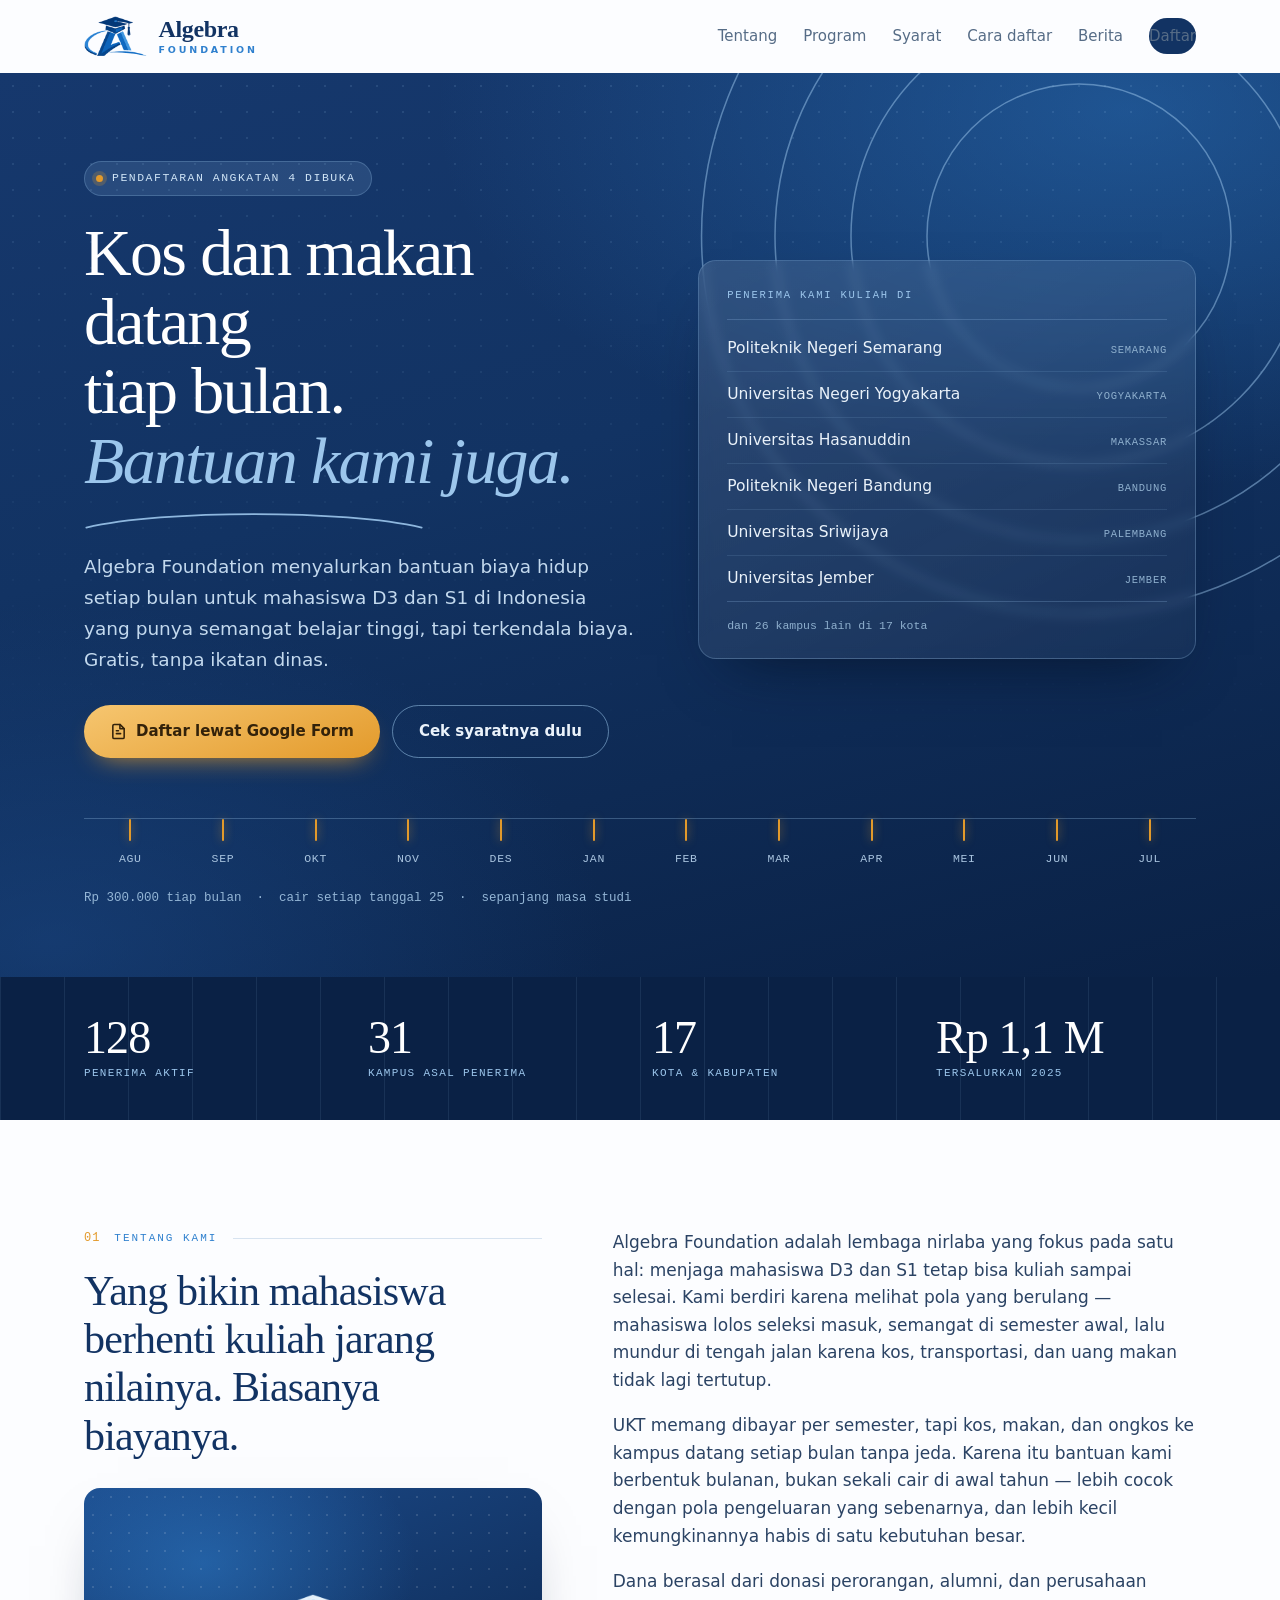
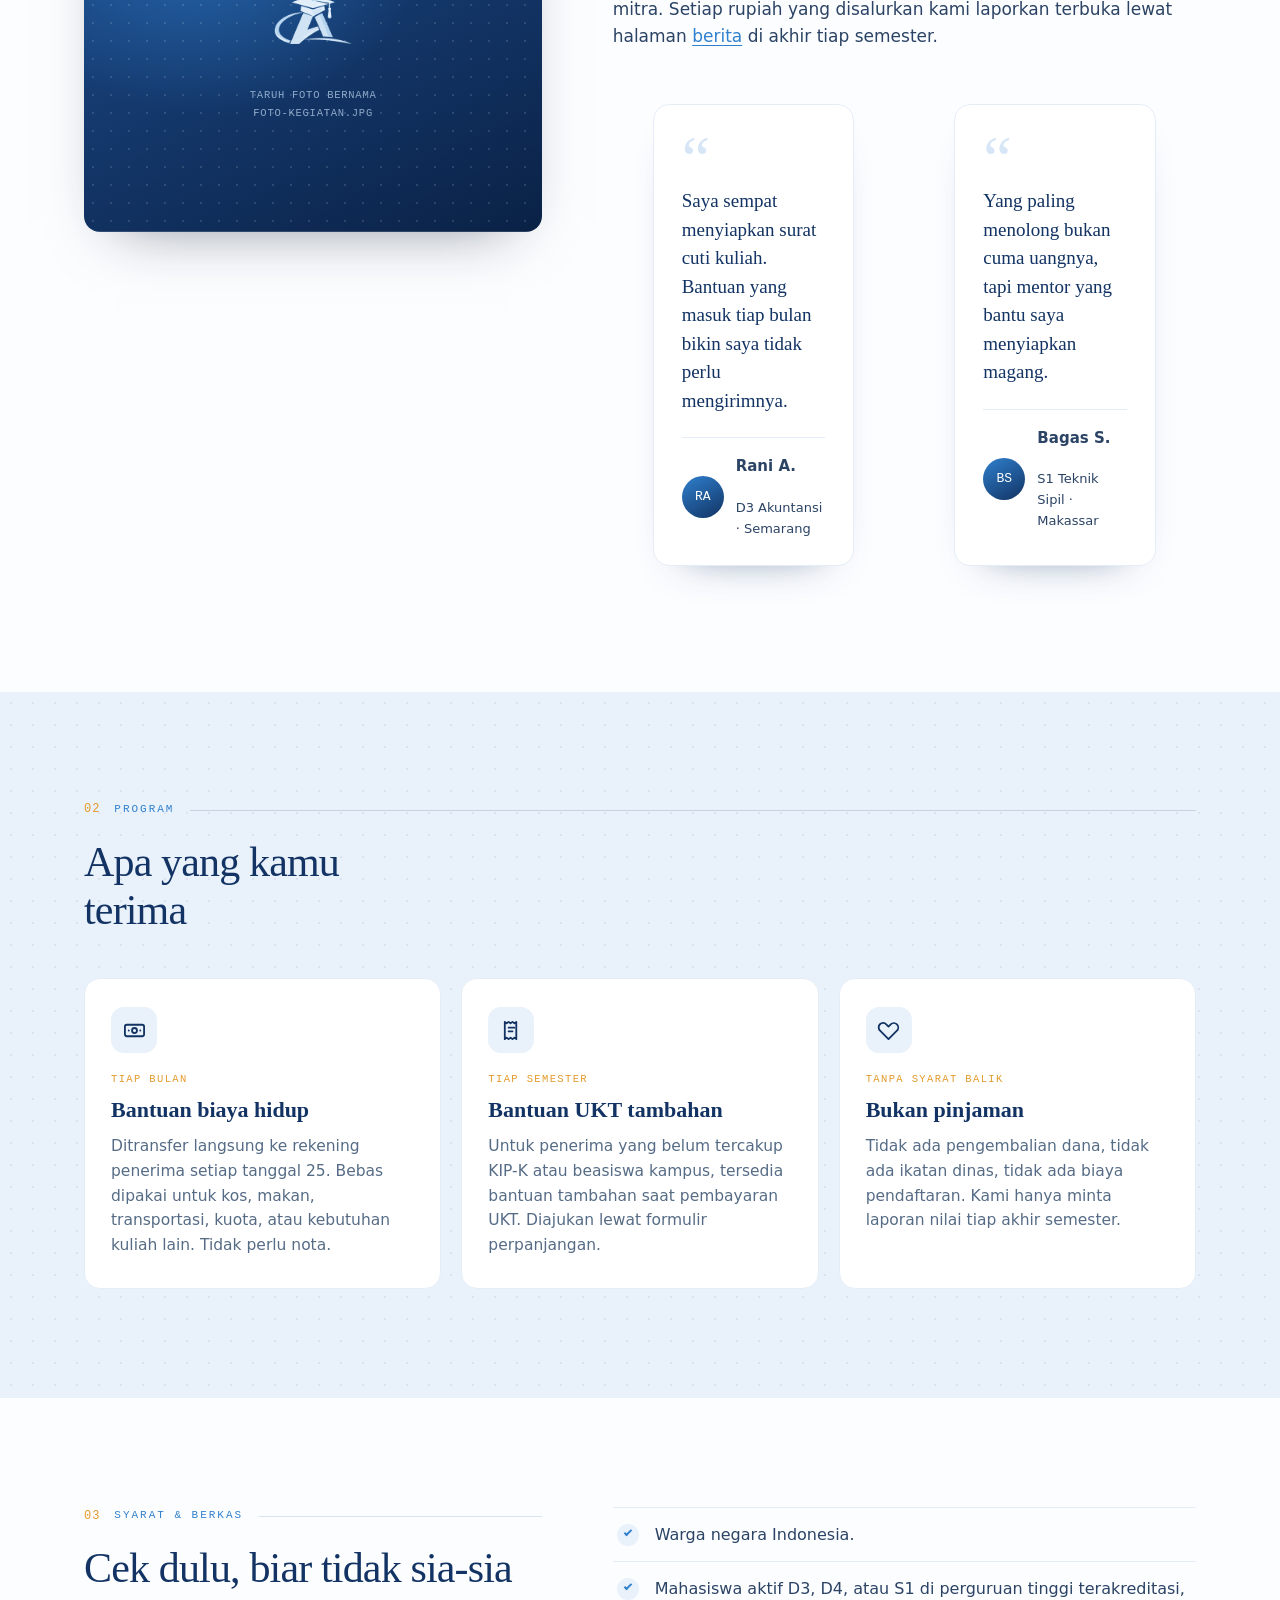
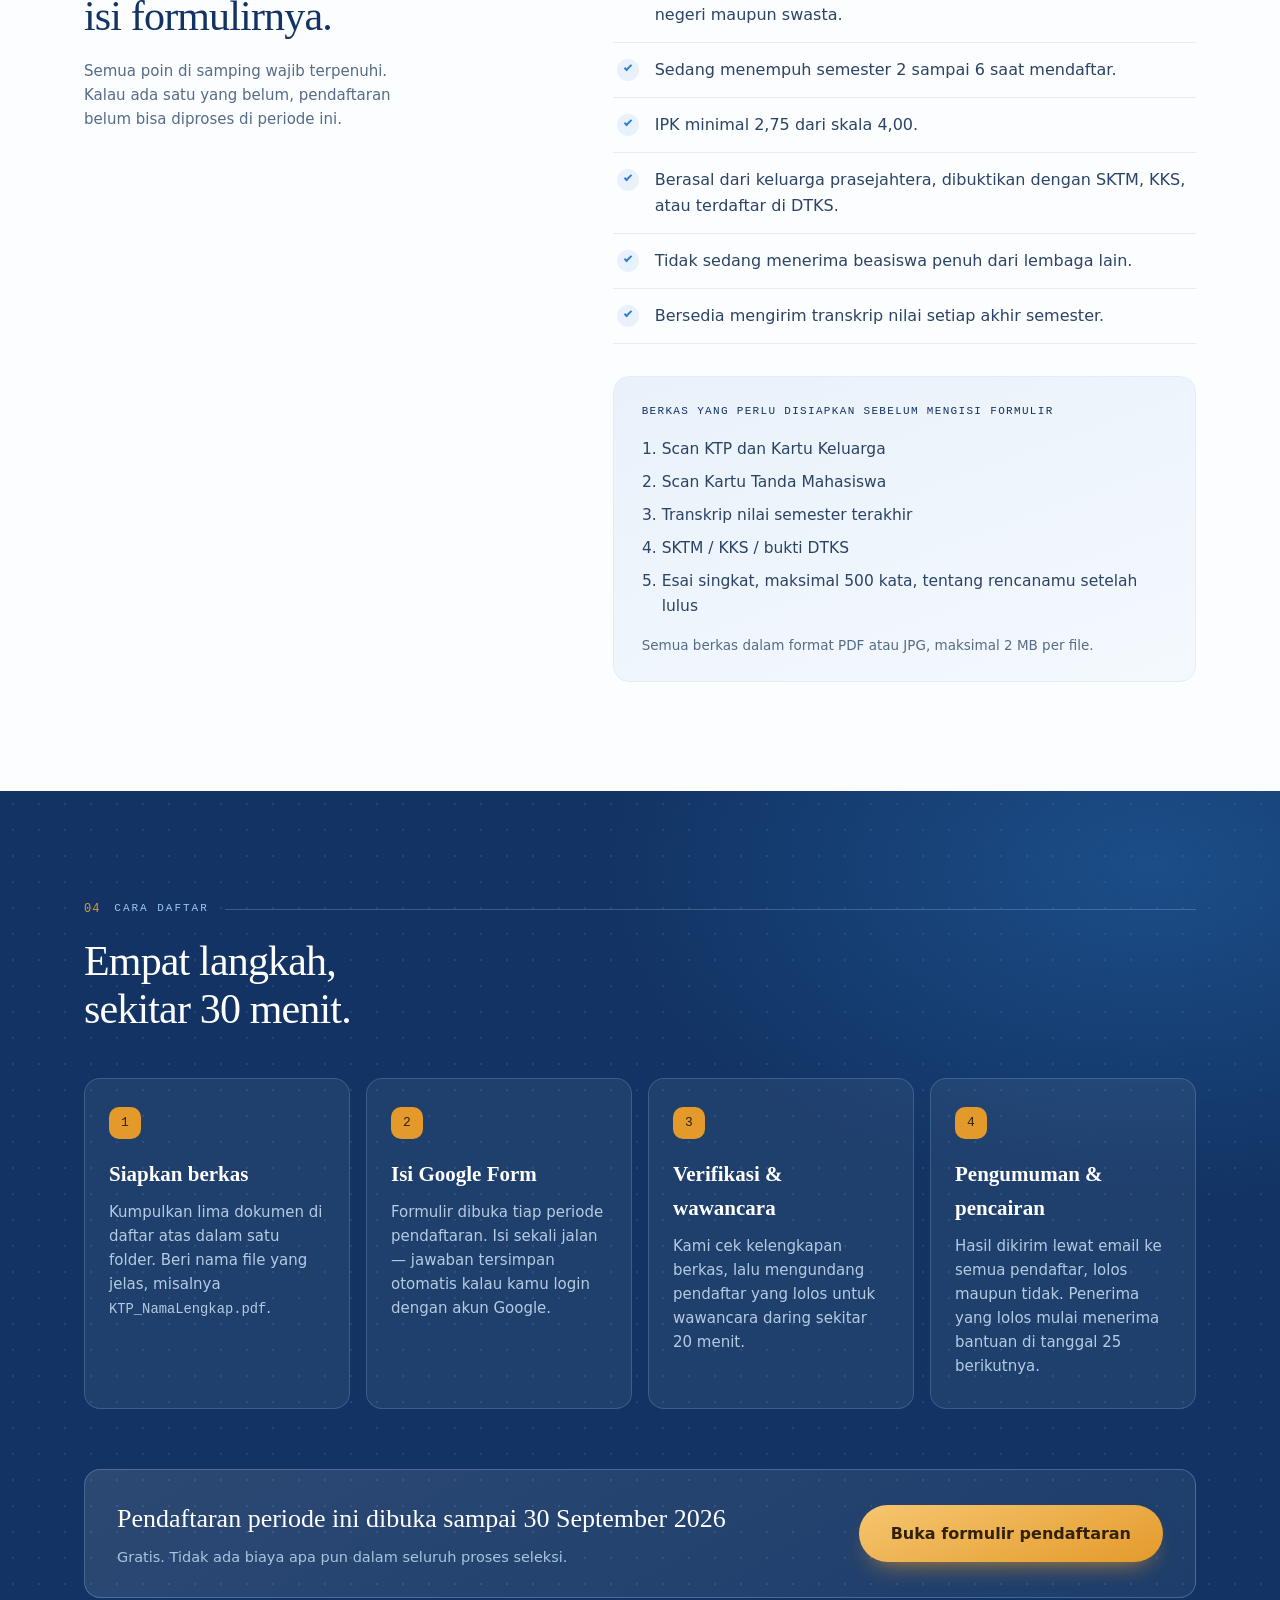
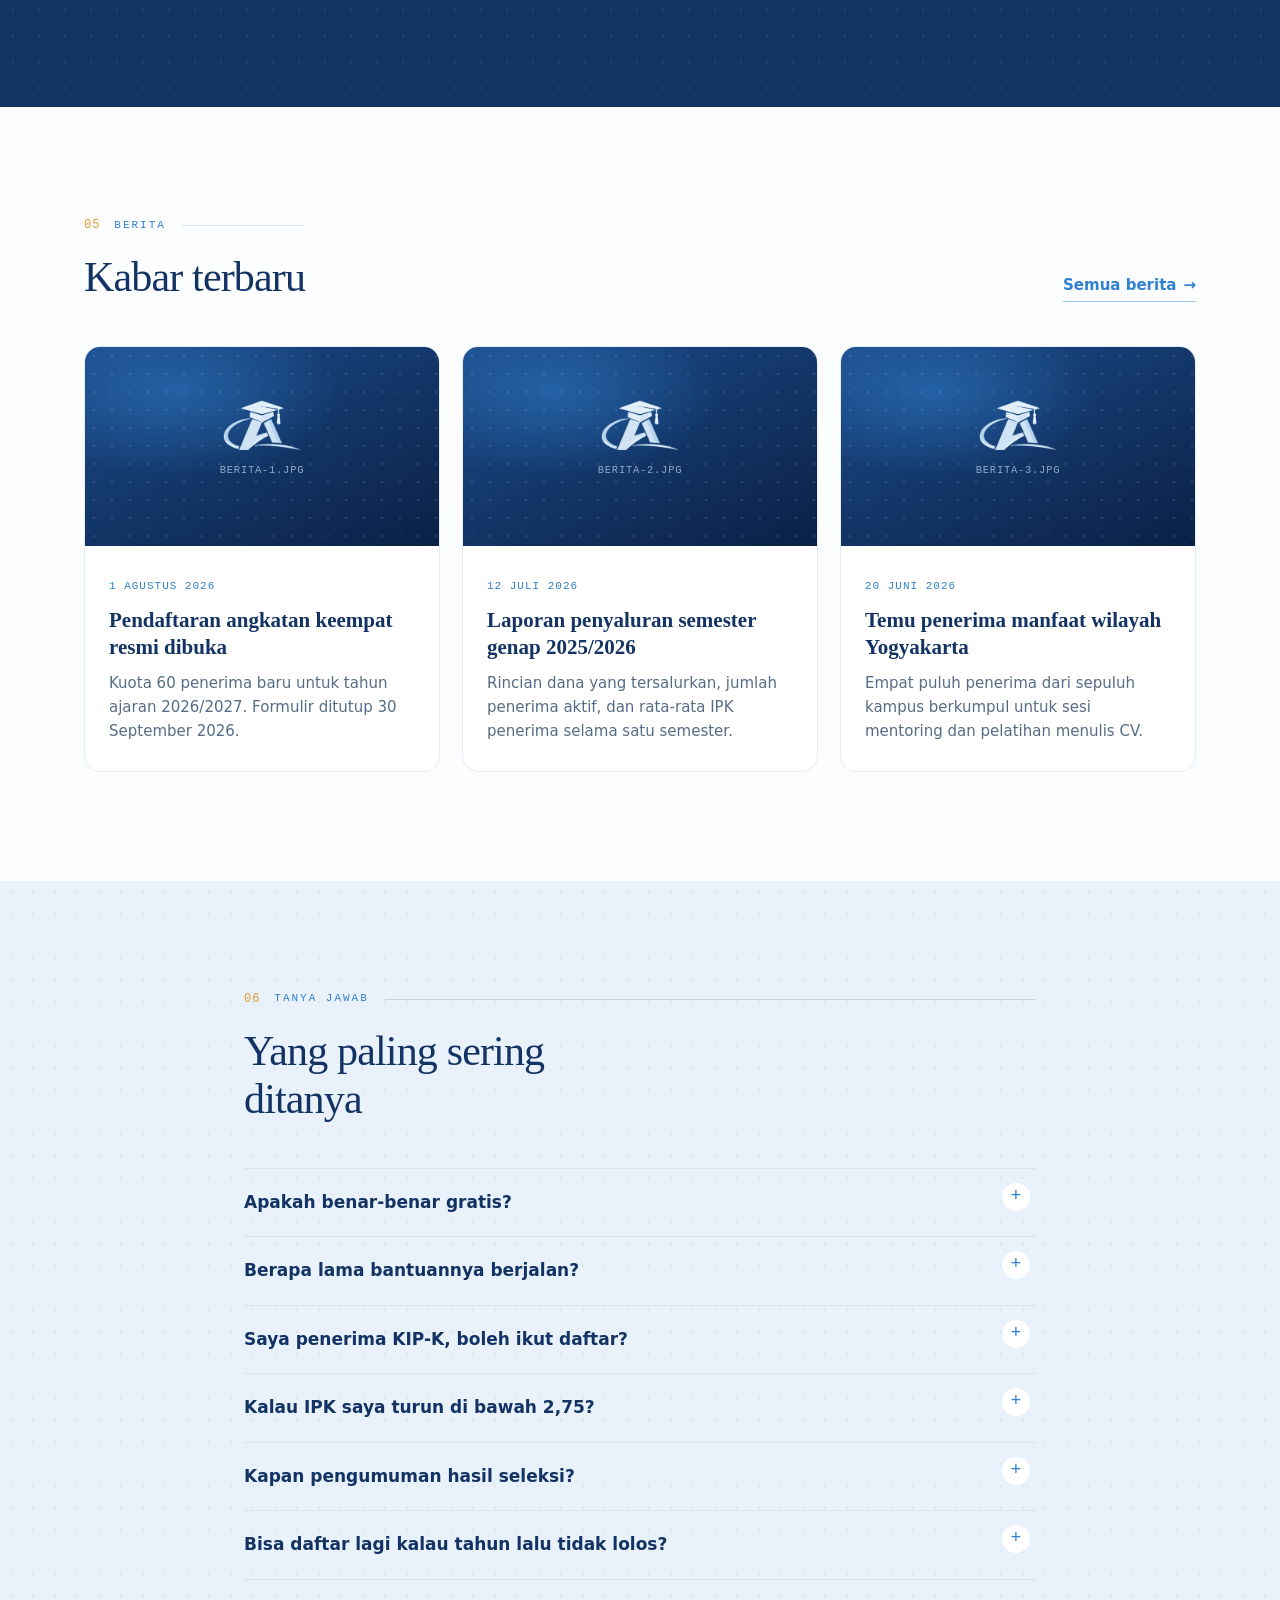
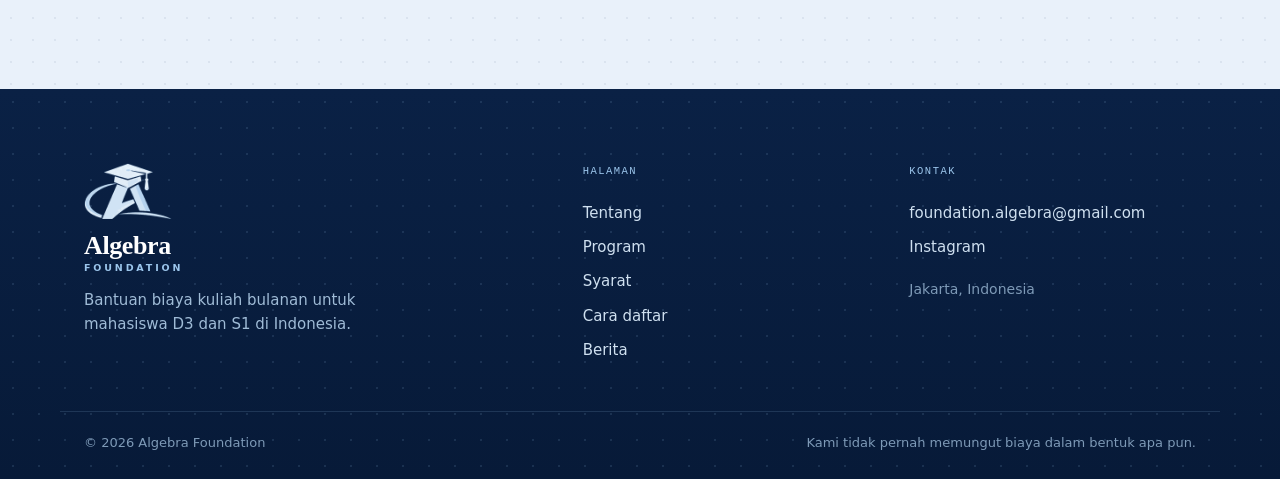
==== commit 390d2c3d: "Add files via upload" ====
--- a/index.html
+++ b/index.html
@@ -4,7 +4,7 @@
 <meta charset="UTF-8">
 <meta name="viewport" content="width=device-width, initial-scale=1.0">
 <title>Algebra Foundation — Bantuan biaya kuliah bulanan untuk mahasiswa D3 &amp; S1</title>
-<meta name="description" content="Algebra Foundation menyalurkan bantuan biaya kuliah dan biaya hidup setiap bulan untuk mahasiswa D3 dan S1 di Indonesia. Pendaftaran gratis lewat Google Form.">
+<meta name="description" content="Algebra Foundation menyalurkan bantuan biaya hidup setiap bulan untuk mahasiswa D3 dan S1 di Indonesia. Pendaftaran gratis lewat Google Form.">
 <meta name="theme-color" content="#123363">
 <meta property="og:title" content="Algebra Foundation">
 <meta property="og:description" content="Bantuan biaya kuliah bulanan untuk mahasiswa D3 & S1 di Indonesia.">
@@ -163,29 +163,34 @@
 .hero__lead{ font-size:clamp(16px,1.6vw,18.5px); line-height:1.68; color:#C3D9EE; max-width:52ch; margin:18px 0 30px; }
 .hero__cta{ display:flex; flex-wrap:wrap; gap:12px; }
 
-/* --- TANDA TANGAN: tumpukan bukti transfer --- */
-.slips{ position:relative; height:330px; }
-.slip{
-  position:absolute; left:0; right:0; border-radius:18px; padding:20px 22px;
-  background:linear-gradient(150deg, #FFFFFF, #F2F7FD);
-  box-shadow:0 30px 60px -28px rgba(4,16,36,.85);
-  color:var(--navy);
-}
-.slip--3{ top:0;   transform:rotate(-4deg) scale(.9);  opacity:.5; }
-.slip--2{ top:44px; transform:rotate(2.5deg) scale(.95); opacity:.78; }
-.slip--1{ top:96px; transform:rotate(-1deg); }
-.slip--1{ animation:bob 6s ease-in-out infinite; }
-@keyframes bob{ 0%,100%{ transform:rotate(-1deg) translateY(0); } 50%{ transform:rotate(-1deg) translateY(-9px); } }
-
-.slip__top{ display:flex; align-items:center; justify-content:space-between; gap:12px; margin-bottom:14px; }
-.slip__tag{ display:flex; align-items:center; gap:7px; font-family:var(--mono); font-size:10.5px; letter-spacing:.1em; text-transform:uppercase; color:#1F8A56; }
-.slip__tag .dot{ width:7px; height:7px; border-radius:50%; background:#22A366; }
-.slip__when{ font-family:var(--mono); font-size:10.5px; color:var(--muted); letter-spacing:.04em; }
-.slip__amt{ font-family:var(--serif); font-size:34px; font-weight:600; letter-spacing:-.02em; line-height:1; margin:0 0 4px; }
-.slip__from{ font-size:13.5px; color:var(--muted); margin:0 0 16px; }
-.slip__foot{ display:flex; align-items:center; gap:10px; border-top:1px dashed var(--line); padding-top:13px; }
-.slip__ava{ width:28px; height:28px; border-radius:8px; background:linear-gradient(150deg,var(--azure),var(--navy)); flex:none; }
-.slip__note{ font-size:12.5px; color:var(--muted); margin:0; }
+/* --- TANDA TANGAN: daftar kampus asal penerima --- */
+.kampus{
+  background:linear-gradient(150deg, rgba(255,255,255,.11), rgba(255,255,255,.035));
+  border:1px solid rgba(156,198,236,.26);
+  border-radius:18px; padding:26px 28px 22px;
+  box-shadow:0 30px 62px -34px rgba(4,16,36,.85);
+  backdrop-filter:blur(6px);
+}
+.kampus__head{
+  font-family:var(--mono); font-size:10.5px; letter-spacing:.17em; text-transform:uppercase;
+  color:var(--azure-300); margin:0 0 6px; padding-bottom:15px;
+  border-bottom:1px solid rgba(156,198,236,.24);
+}
+.kampus__list{ list-style:none; margin:0; padding:0; }
+.kampus__list li{
+  display:flex; align-items:baseline; justify-content:space-between; gap:16px;
+  padding:12px 0; border-bottom:1px solid rgba(156,198,236,.13);
+}
+.kampus__list li:last-child{ border-bottom:0; }
+.kampus__nama{ font-size:15.5px; font-weight:500; color:#EAF2FA; line-height:1.35; }
+.kampus__kota{
+  font-family:var(--mono); font-size:10.5px; letter-spacing:.07em; text-transform:uppercase;
+  color:#8FB0CE; flex:none;
+}
+.kampus__more{
+  font-family:var(--mono); font-size:11.5px; color:#8FB0CE; margin:0;
+  padding-top:15px; border-top:1px solid rgba(156,198,236,.24);
+}
 
 /* --- rel bulan --- */
 .ledger{ margin-top:clamp(40px,6vw,60px); }
@@ -446,7 +451,7 @@
 /* =========== RESPONSIF =========== */
 @media (max-width:980px){
   .hero__grid{ grid-template-columns:1fr; gap:44px; }
-  .slips{ height:300px; max-width:420px; margin:0 auto; }
+  .kampus{ max-width:460px; margin:0 auto; }
   .hero__rings{ top:-12%; right:-40%; opacity:.35; }
 }
 @media (max-width:900px){
@@ -479,8 +484,8 @@
   body{ font-size:16px; }
   .strip__grid{ grid-template-columns:1fr 1fr; }
   .foot__inner{ grid-template-columns:1fr; gap:32px; }
-  .slips{ height:290px; }
-  .slip__amt{ font-size:30px; }
+  .kampus{ padding:22px 20px 18px; }
+  .kampus__nama{ font-size:14.5px; }
 }
 
 @media (prefers-reduced-motion:reduce){
@@ -543,7 +548,7 @@
       <p class="eyebrow reveal"><span class="dot"></span> Pendaftaran angkatan 4 dibuka</p>
 
       <h1 class="hero__title reveal">
-        Biaya kuliah datang<br>tiap bulan.<br>
+        Kos dan makan datang<br>tiap bulan.<br>
         <em>Bantuan kami juga.</em>
       </h1>
 
@@ -552,7 +557,7 @@
       </svg>
 
       <p class="hero__lead reveal">
-        Algebra Foundation menyalurkan bantuan biaya hidup dan biaya kuliah setiap bulan
+        Algebra Foundation menyalurkan bantuan biaya hidup setiap bulan
         untuk mahasiswa D3 dan S1 di Indonesia yang punya semangat belajar tinggi,
         tapi terkendala biaya. Gratis, tanpa ikatan dinas.
       </p>
@@ -566,40 +571,19 @@
       </div>
     </div>
 
-    <!-- tumpukan bukti transfer bulanan -->
-    <div class="slips" aria-hidden="true">
-      <div class="slip slip--3">
-        <div class="slip__top">
-          <span class="slip__tag"><span class="dot"></span> Dana masuk</span>
-          <span class="slip__when">5 Agu</span>
-        </div>
-        <p class="slip__amt">Rp 750.000</p>
-        <p class="slip__from">Algebra Foundation</p>
-      </div>
-
-      <div class="slip slip--2">
-        <div class="slip__top">
-          <span class="slip__tag"><span class="dot"></span> Dana masuk</span>
-          <span class="slip__when">5 Sep</span>
-        </div>
-        <p class="slip__amt">Rp 750.000</p>
-        <p class="slip__from">Algebra Foundation</p>
-      </div>
-
-      <div class="slip slip--1">
-        <div class="slip__top">
-          <span class="slip__tag"><span class="dot"></span> Dana masuk</span>
-          <span class="slip__when">5 Okt · 09.12</span>
-        </div>
-        <!-- GANTI: nominal bantuan sesuai kebijakan yayasan -->
-        <p class="slip__amt">Rp 750.000</p>
-        <p class="slip__from">Algebra Foundation · Bantuan bulanan</p>
-        <div class="slip__foot">
-          <span class="slip__ava"></span>
-          <p class="slip__note">Masuk otomatis tiap tanggal 5, tanpa perlu mengajukan ulang.</p>
-        </div>
-      </div>
-    </div>
+    <!-- GANTI: isi dengan kampus asal penerima yang sebenarnya -->
+    <aside class="kampus reveal">
+      <p class="kampus__head">Penerima kami kuliah di</p>
+      <ul class="kampus__list">
+        <li><span class="kampus__nama">Politeknik Negeri Semarang</span><span class="kampus__kota">Semarang</span></li>
+        <li><span class="kampus__nama">Universitas Negeri Yogyakarta</span><span class="kampus__kota">Yogyakarta</span></li>
+        <li><span class="kampus__nama">Universitas Hasanuddin</span><span class="kampus__kota">Makassar</span></li>
+        <li><span class="kampus__nama">Politeknik Negeri Bandung</span><span class="kampus__kota">Bandung</span></li>
+        <li><span class="kampus__nama">Universitas Sriwijaya</span><span class="kampus__kota">Palembang</span></li>
+        <li><span class="kampus__nama">Universitas Jember</span><span class="kampus__kota">Jember</span></li>
+      </ul>
+      <p class="kampus__more">dan 26 kampus lain di 17 kota</p>
+    </aside>
   </div>
 
   <!-- rel 12 bulan -->
@@ -619,7 +603,7 @@
         <div class="ledger__month"><span class="ledger__tick"></span><span class="ledger__label">Jun</span></div>
         <div class="ledger__month"><span class="ledger__tick"></span><span class="ledger__label">Jul</span></div>
       </div>
-      <p class="ledger__note">Cair setiap tanggal 5 &nbsp;·&nbsp; sepanjang masa studi, bukan sekali di awal tahun</p>
+      <p class="ledger__note">Rp 300.000 tiap bulan &nbsp;·&nbsp; cair setiap tanggal 25 &nbsp;·&nbsp; sepanjang masa studi</p>
     </div>
   </div>
 </section>
@@ -629,7 +613,7 @@
   <div class="wrap strip__grid">
     <!-- GANTI: angka-angka di bawah ini -->
     <div class="stat"><span class="stat__num">128</span><span class="stat__cap">penerima aktif</span></div>
-    <div class="stat"><span class="stat__num">31</span><span class="stat__cap">kampus mitra</span></div>
+    <div class="stat"><span class="stat__num">31</span><span class="stat__cap">kampus asal penerima</span></div>
     <div class="stat"><span class="stat__num">17</span><span class="stat__cap">kota &amp; kabupaten</span></div>
     <div class="stat"><span class="stat__num">Rp 1,1 M</span><span class="stat__cap">tersalurkan 2025</span></div>
   </div>
@@ -656,9 +640,10 @@
         lalu mundur di tengah jalan karena kos, transportasi, dan uang makan tidak lagi tertutup.
       </p>
       <p>
-        Karena itu bantuan kami berbentuk bulanan, bukan sekali cair di awal tahun.
-        Uang yang masuk tiap bulan lebih mudah dipakai untuk kebutuhan yang juga datang
-        tiap bulan, dan lebih kecil kemungkinannya habis di satu kebutuhan besar.
+        UKT memang dibayar per semester, tapi kos, makan, dan ongkos ke kampus
+        datang setiap bulan tanpa jeda. Karena itu bantuan kami berbentuk bulanan,
+        bukan sekali cair di awal tahun — lebih cocok dengan pola pengeluaran
+        yang sebenarnya, dan lebih kecil kemungkinannya habis di satu kebutuhan besar.
       </p>
       <p>
         Dana berasal dari donasi perorangan, alumni, dan perusahaan mitra. Setiap rupiah
@@ -707,7 +692,7 @@
         <span class="card__ico"><svg viewBox="0 0 24 24" fill="none" stroke="currentColor" stroke-width="1.9" stroke-linecap="round" stroke-linejoin="round"><rect x="2" y="6" width="20" height="12" rx="2"/><circle cx="12" cy="12" r="2.6"/><path d="M6 12h.01M18 12h.01"/></svg></span>
         <p class="card__tag">Tiap bulan</p>
         <h3 class="card__title">Bantuan biaya hidup</h3>
-        <p class="card__text">Ditransfer langsung ke rekening penerima setiap tanggal 5. Bebas dipakai untuk kos, makan, transportasi, kuota, atau kebutuhan kuliah lain. Tidak perlu nota.</p>
+        <p class="card__text">Ditransfer langsung ke rekening penerima setiap tanggal 25. Bebas dipakai untuk kos, makan, transportasi, kuota, atau kebutuhan kuliah lain. Tidak perlu nota.</p>
       </article>
 
       <article class="card">
@@ -717,12 +702,6 @@
         <p class="card__text">Untuk penerima yang belum tercakup KIP-K atau beasiswa kampus, tersedia bantuan tambahan saat pembayaran UKT. Diajukan lewat formulir perpanjangan.</p>
       </article>
 
-      <article class="card">
-        <span class="card__ico"><svg viewBox="0 0 24 24" fill="none" stroke="currentColor" stroke-width="1.9" stroke-linecap="round" stroke-linejoin="round"><path d="M16 20v-1.6a3.4 3.4 0 0 0-3.4-3.4H6.4A3.4 3.4 0 0 0 3 18.4V20"/><circle cx="9.5" cy="7.5" r="3.5"/><path d="M21 20v-1.6a3.4 3.4 0 0 0-2.6-3.3M15.5 4.2a3.5 3.5 0 0 1 0 6.6"/></svg></span>
-        <p class="card__tag">Sepanjang program</p>
-        <h3 class="card__title">Pendampingan &amp; mentor</h3>
-        <p class="card__text">Setiap penerima dipasangkan dengan mentor alumni sebidang untuk konsultasi akademik, magang, dan persiapan kerja. Pertemuan daring sebulan sekali.</p>
-      </article>
 
       <article class="card">
         <span class="card__ico"><svg viewBox="0 0 24 24" fill="none" stroke="currentColor" stroke-width="1.9" stroke-linecap="round" stroke-linejoin="round"><path d="M20.8 5.6a4.6 4.6 0 0 0-6.5 0L12 7.9 9.7 5.6a4.6 4.6 0 1 0-6.5 6.5l8.8 8.8 8.8-8.8a4.6 4.6 0 0 0 0-6.5z"/></svg></span>
@@ -748,7 +727,7 @@
         <li>Warga negara Indonesia.</li>
         <li>Mahasiswa aktif D3, D4, atau S1 di perguruan tinggi terakreditasi, negeri maupun swasta.</li>
         <li>Sedang menempuh semester 2 sampai 6 saat mendaftar.</li>
-        <li>IPK minimal 3,00 dari skala 4,00.</li>
+        <li>IPK minimal 2,75 dari skala 4,00.</li>
         <li>Berasal dari keluarga prasejahtera, dibuktikan dengan SKTM, KKS, atau terdaftar di DTKS.</li>
         <li>Tidak sedang menerima beasiswa penuh dari lembaga lain.</li>
         <li>Bersedia mengirim transkrip nilai setiap akhir semester.</li>
@@ -794,7 +773,7 @@
       <li class="step">
         <span class="step__no">4</span>
         <h3 class="step__title">Pengumuman &amp; pencairan</h3>
-        <p class="step__text">Hasil dikirim lewat email ke semua pendaftar, lolos maupun tidak. Penerima yang lolos mulai menerima bantuan di tanggal 5 berikutnya.</p>
+        <p class="step__text">Hasil dikirim lewat email ke semua pendaftar, lolos maupun tidak. Penerima yang lolos mulai menerima bantuan di tanggal 25 berikutnya.</p>
       </li>
     </ol>
 
@@ -873,19 +852,19 @@
       </details>
       <details class="faq__item">
         <summary class="faq__q">Berapa lama bantuannya berjalan?</summary>
-        <div class="faq__a"><p>Selama masa studi normal, sampai maksimal semester 8 untuk S1 dan semester 6 untuk D3. Setiap semester ada perpanjangan otomatis selama laporan nilai dikirim dan IPK terjaga di atas 3,00.</p></div>
+        <div class="faq__a"><p>Selama masa studi normal, sampai maksimal semester 8 untuk S1 dan semester 6 untuk D3. Setiap semester ada perpanjangan otomatis selama laporan nilai dikirim dan IPK terjaga di atas 2,75.</p></div>
       </details>
       <details class="faq__item">
         <summary class="faq__q">Saya penerima KIP-K, boleh ikut daftar?</summary>
         <div class="faq__a"><p>Boleh. KIP-K menanggung UKT, sementara bantuan kami untuk biaya hidup bulanan, jadi keduanya bisa berjalan bersamaan. Yang tidak bisa digabung adalah beasiswa penuh yang sudah mencakup biaya hidup.</p></div>
       </details>
       <details class="faq__item">
-        <summary class="faq__q">Kalau IPK saya turun di bawah 3,00?</summary>
-        <div class="faq__a"><p>Bantuan tidak langsung dihentikan. Kamu masuk masa pembinaan satu semester bersama mentor. Kalau semester berikutnya IPK kembali di atas 3,00, program lanjut seperti biasa.</p></div>
+        <summary class="faq__q">Kalau IPK saya turun di bawah 2,75?</summary>
+        <div class="faq__a"><p>Bantuan tidak langsung dihentikan. Kirim penjelasan singkat ke kami lewat email — kalau ada alasan yang bisa dipertimbangkan, misalnya sakit, musibah keluarga, atau harus kerja sambilan, bantuan tetap dilanjutkan. Yang kami lihat bukan cuma angkanya, tapi keadaan di baliknya.</p></div>
       </details>
       <details class="faq__item">
         <summary class="faq__q">Kapan pengumuman hasil seleksi?</summary>
-        <div class="faq__a"><p>Sekitar empat minggu setelah formulir ditutup. Semua pendaftar dapat email, termasuk yang belum lolos, jadi tidak perlu menebak-nebak.</p></div>
+        <div class="faq__a"><p>Sekitar empat minggu setelah formulir ditutup. Semua pendaftar dapat email, termasuk yang belum lolos.</p></div>
       </details>
       <details class="faq__item">
         <summary class="faq__q">Bisa daftar lagi kalau tahun lalu tidak lolos?</summary>
@@ -921,9 +900,9 @@
     <div class="foot__col">
       <p class="foot__head">Kontak</p>
       <!-- GANTI: kontak asli yayasan -->
-      <a href="mailto:halo@algebrafoundation.org">halo@algebrafoundation.org</a>
-      <a href="https://instagram.com/" target="_blank" rel="noopener">Instagram</a>
-      <a href="https://wa.me/62800000000" target="_blank" rel="noopener">WhatsApp</a>
+      <a href="mailto:foundation.algebra@gmail.com">foundation.algebra@gmail.com</a>
+      <!-- GANTI: username Instagram yayasan -->
+      <a href="https://instagram.com/GANTI-USERNAME" target="_blank" rel="noopener">Instagram</a>
       <p class="foot__addr">Jakarta, Indonesia</p>
     </div>
   </div>
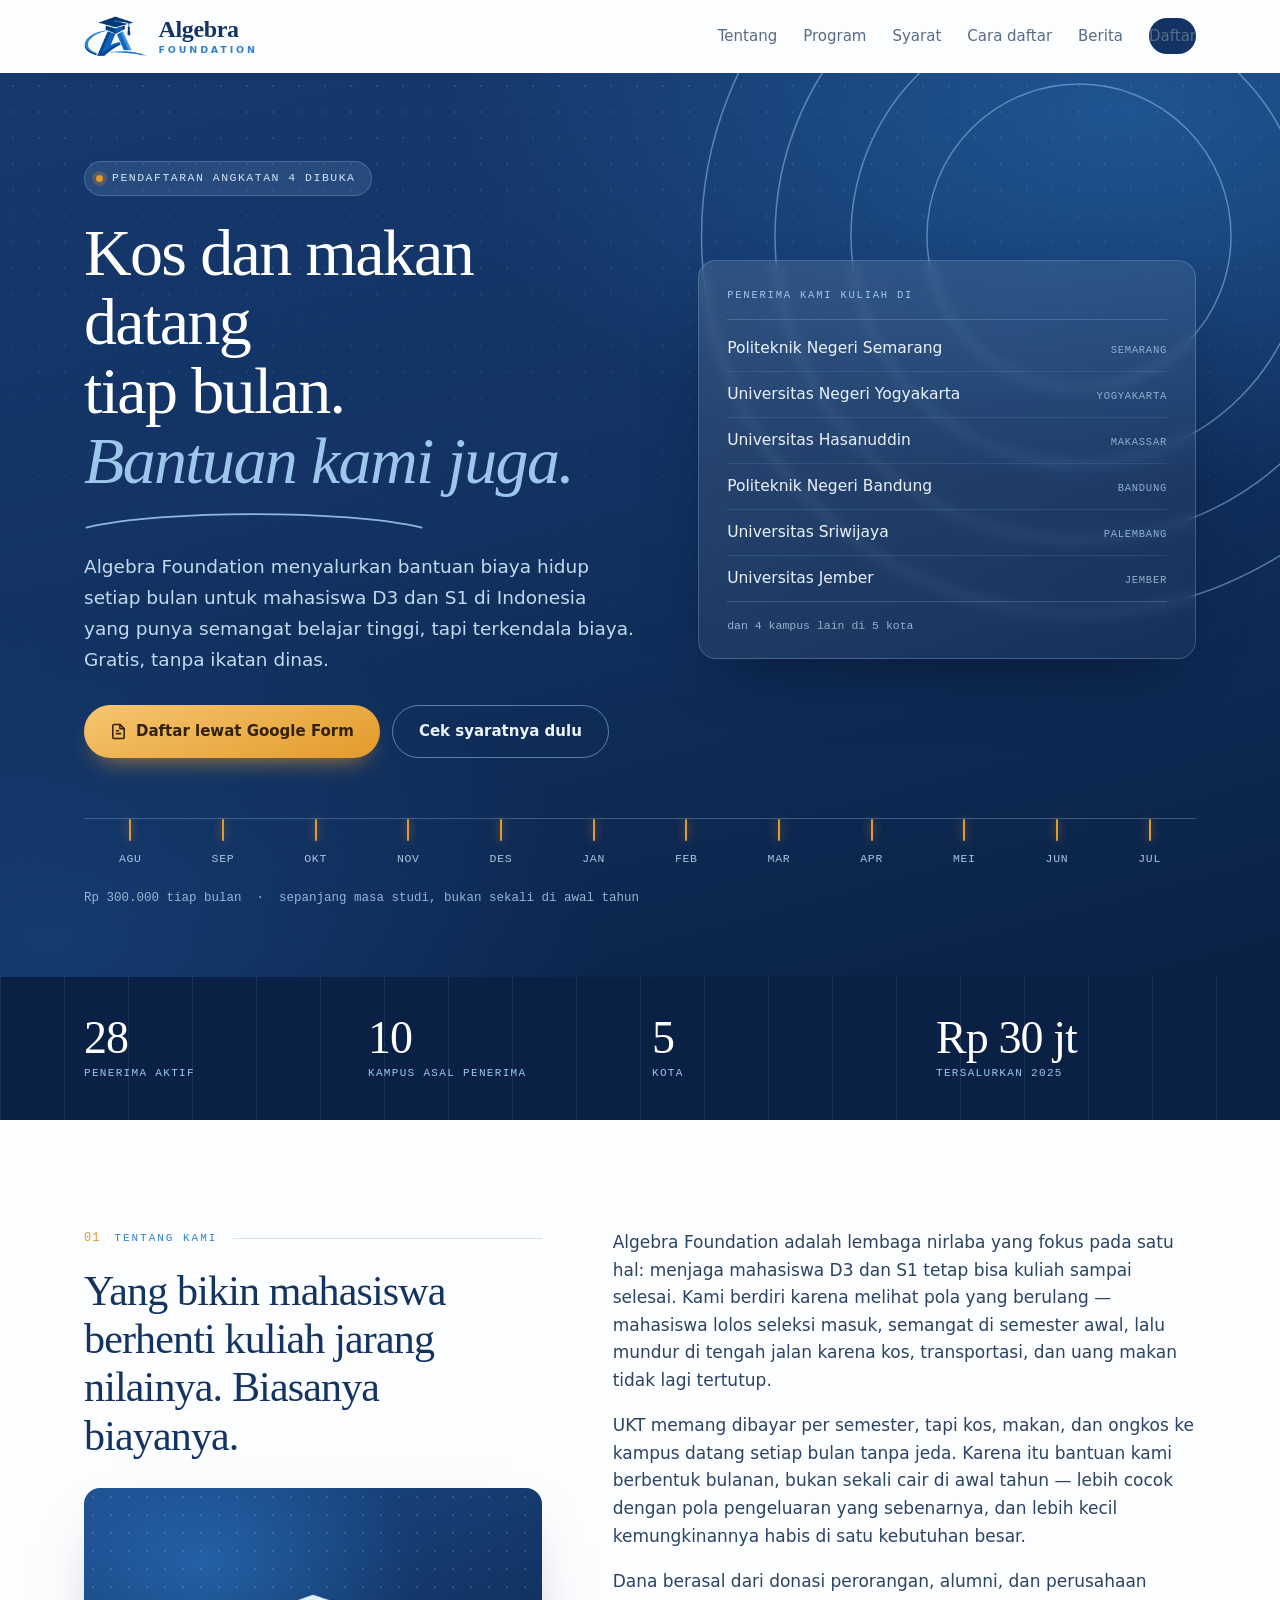
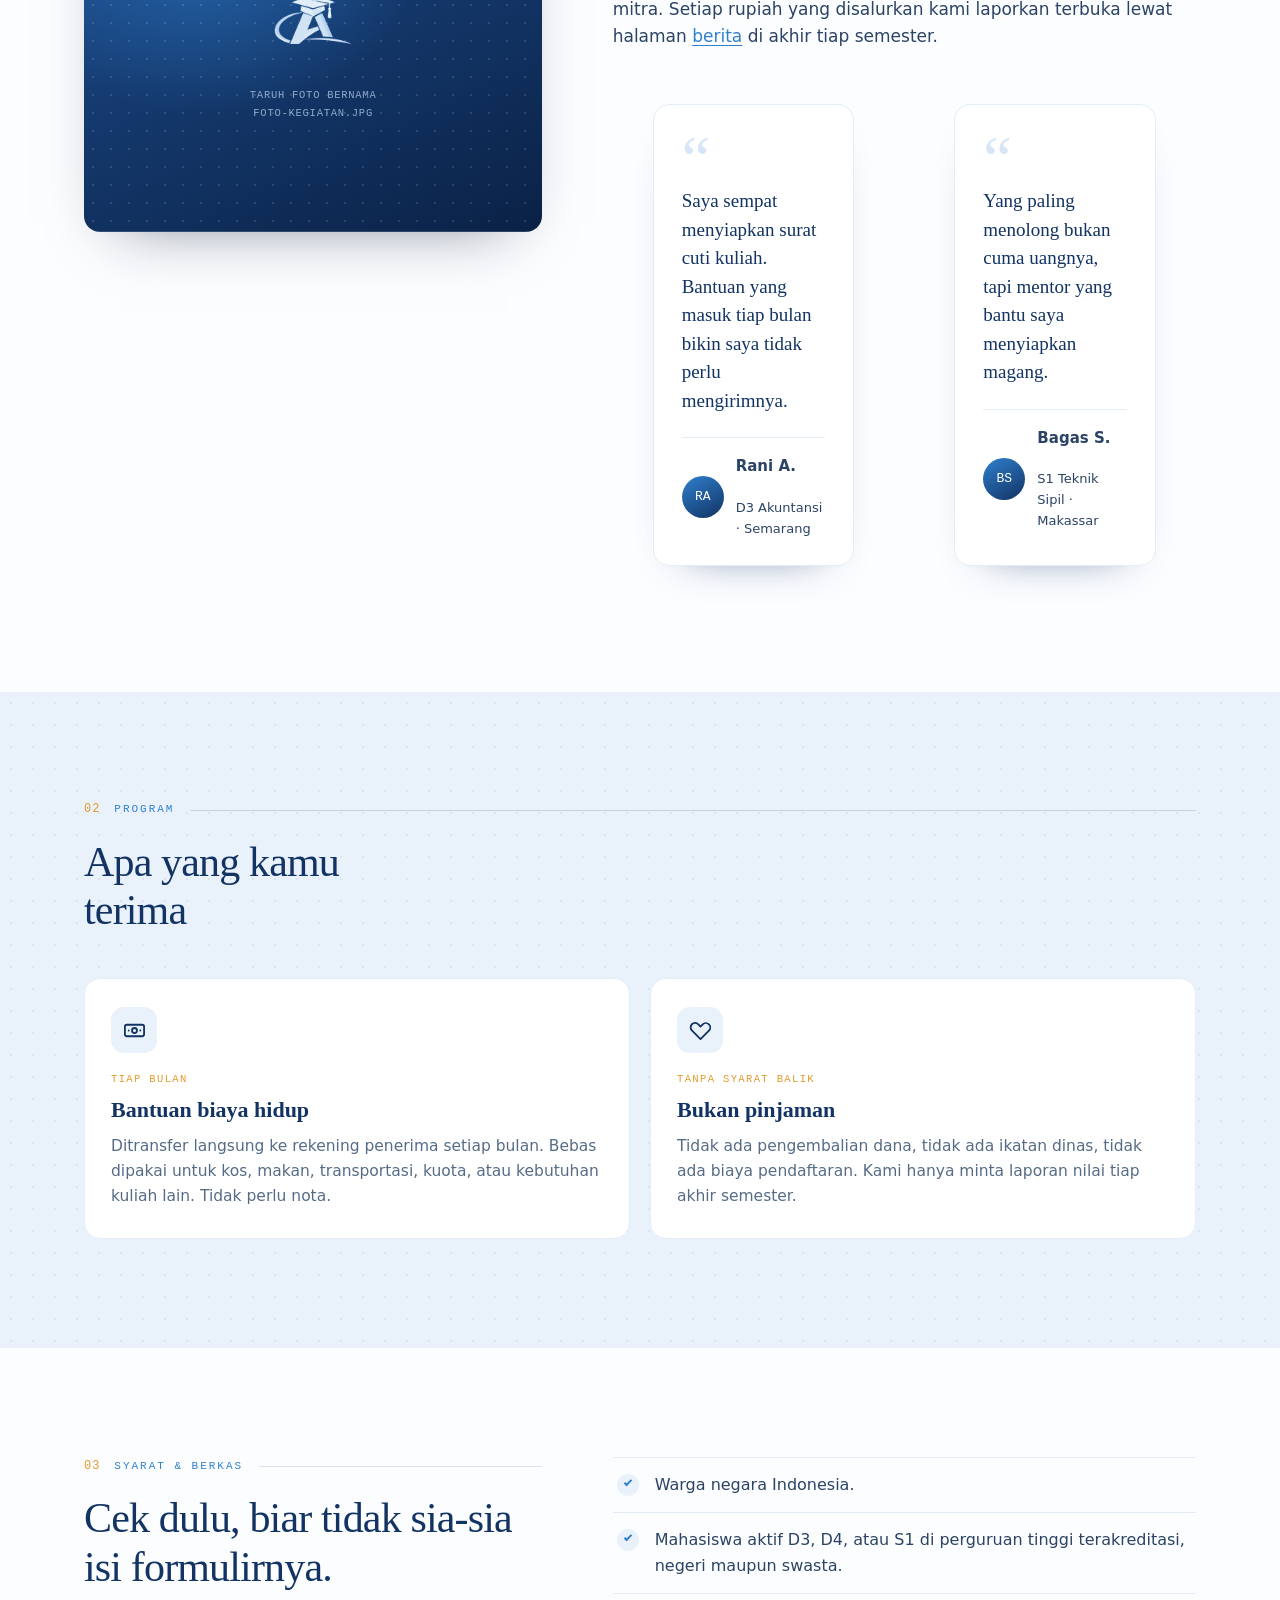
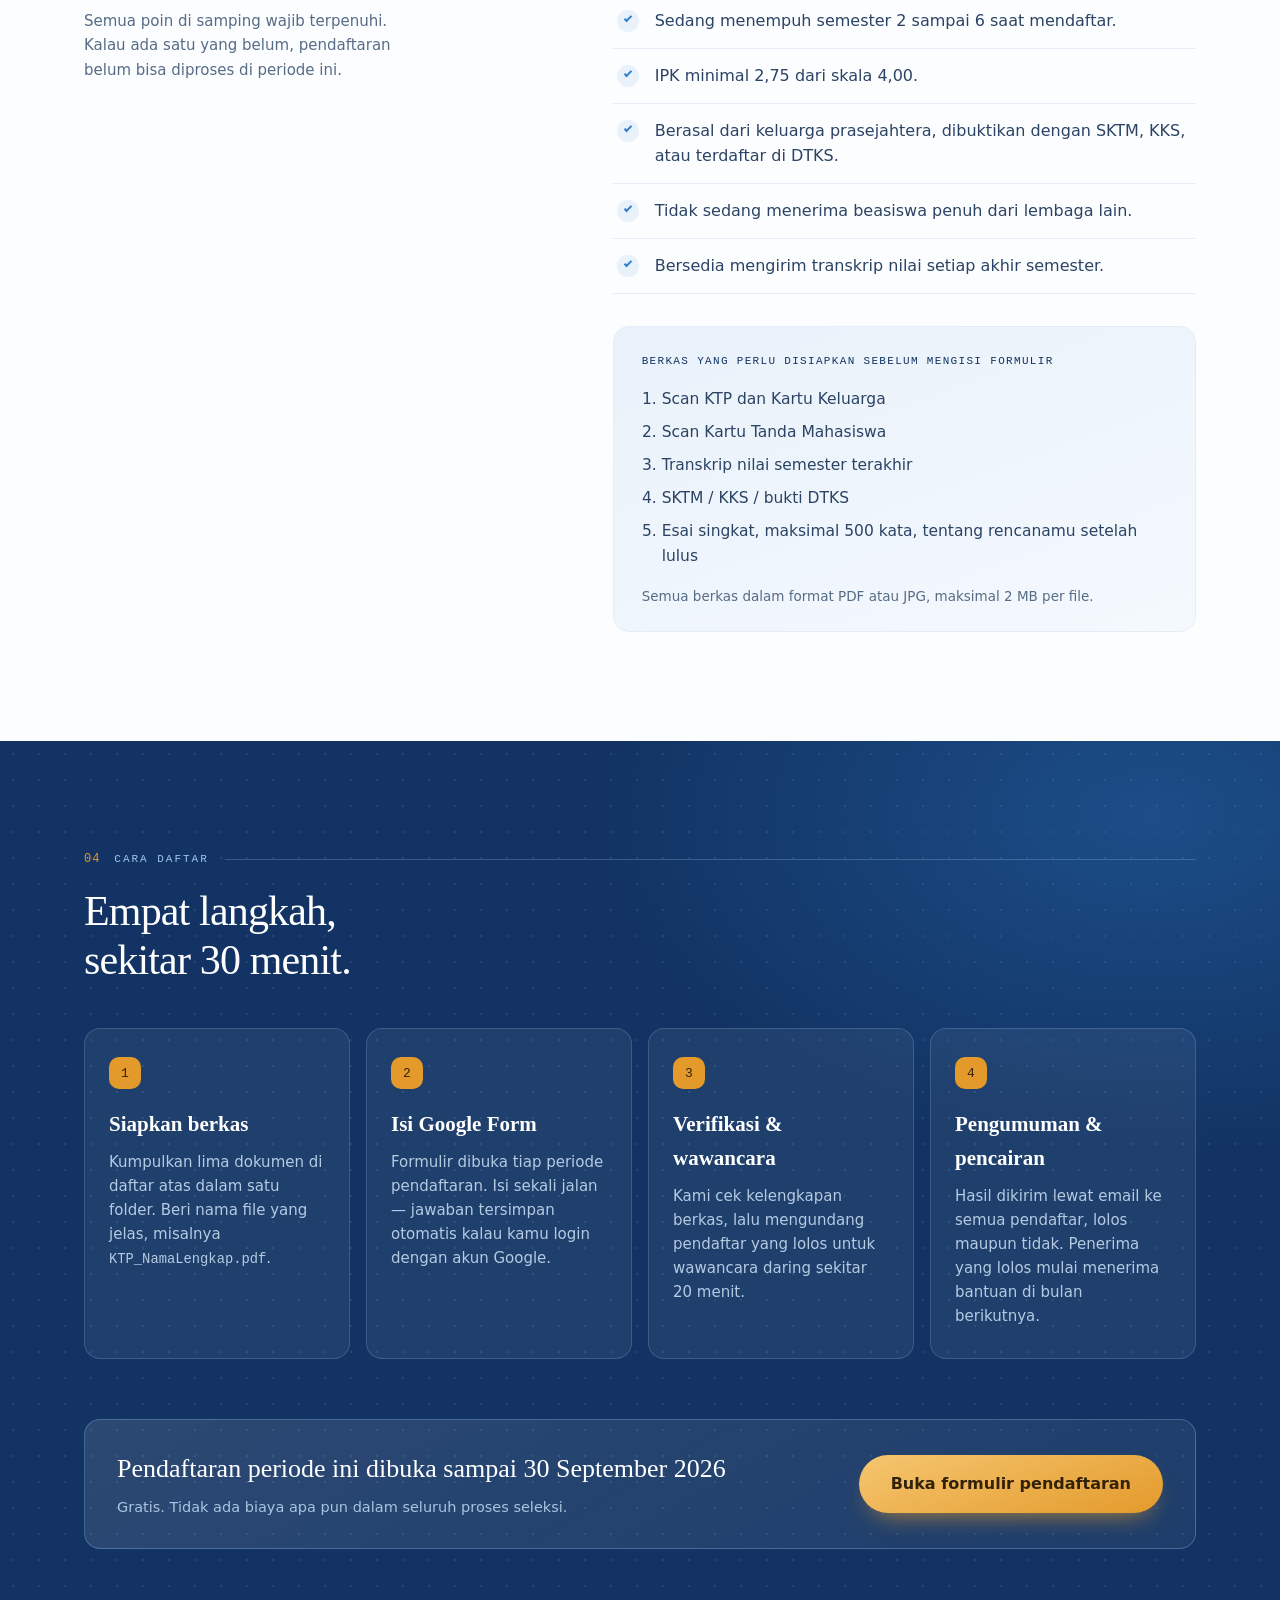
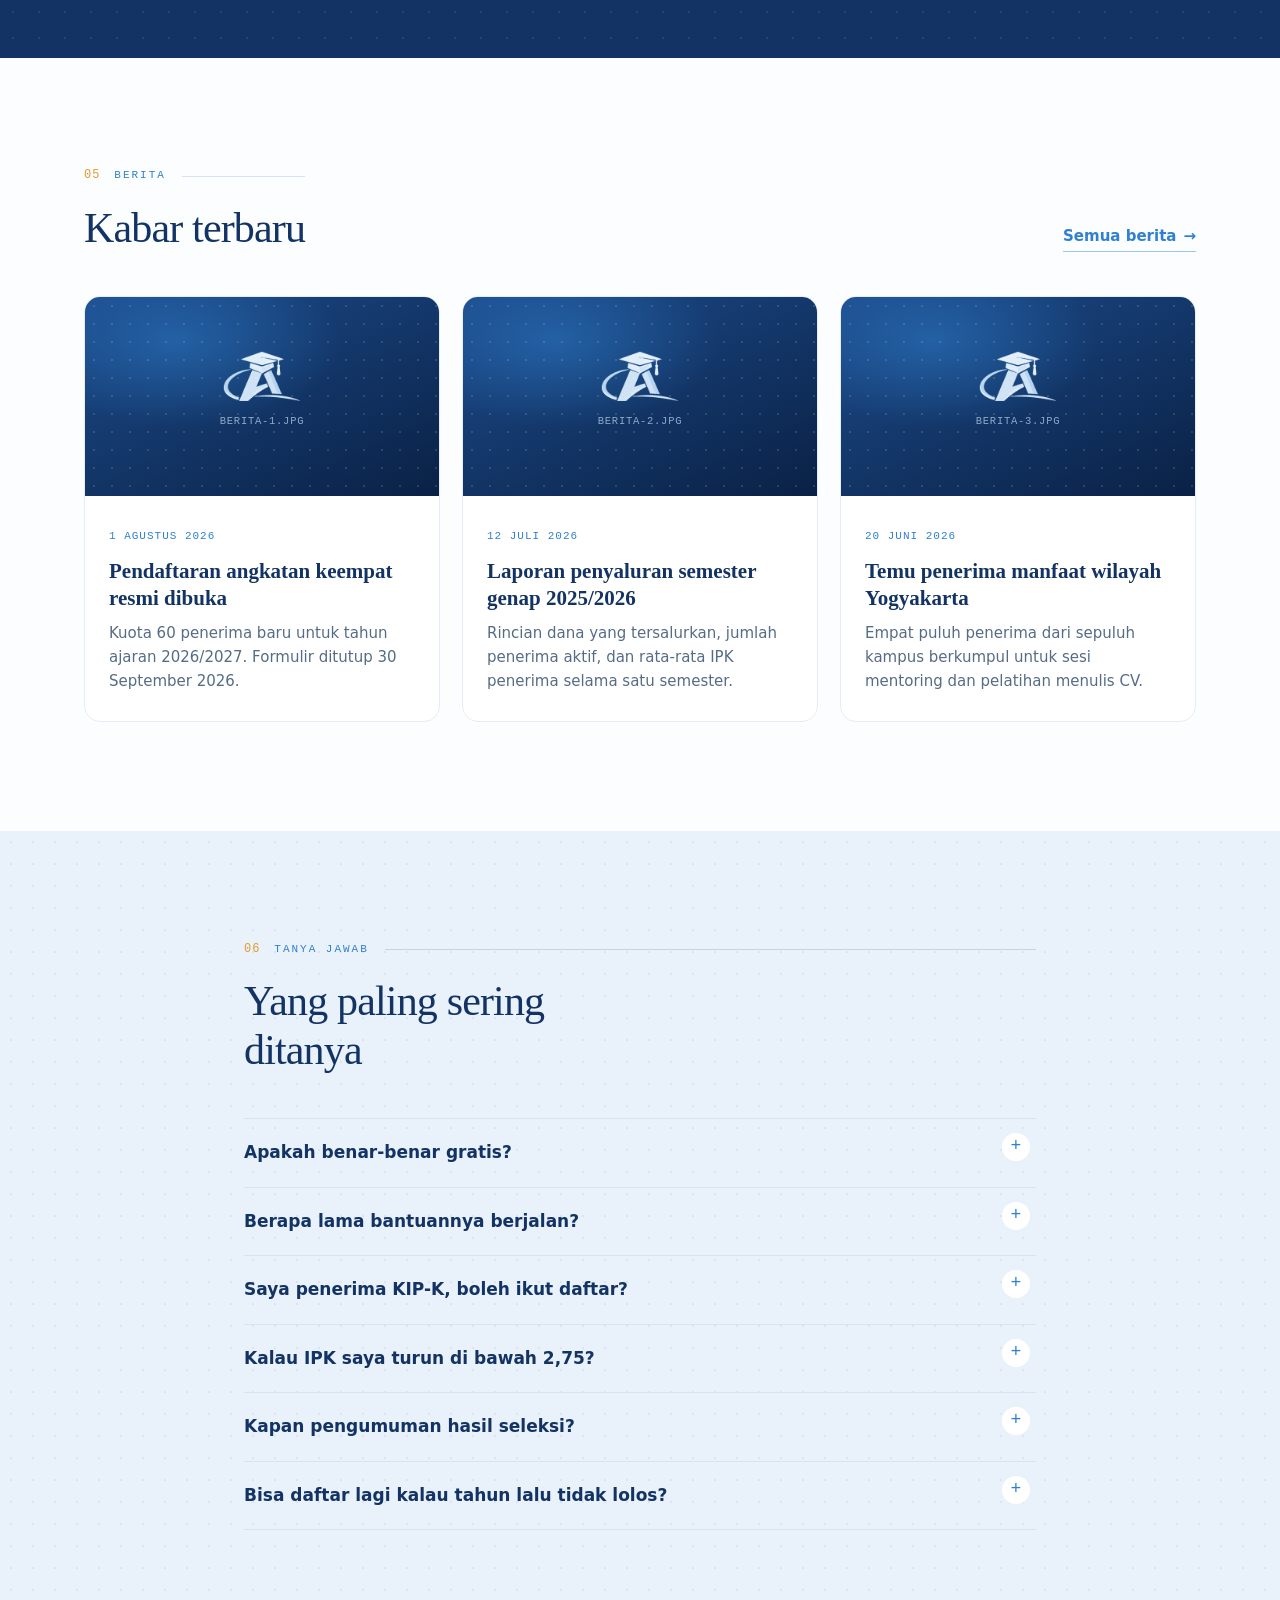
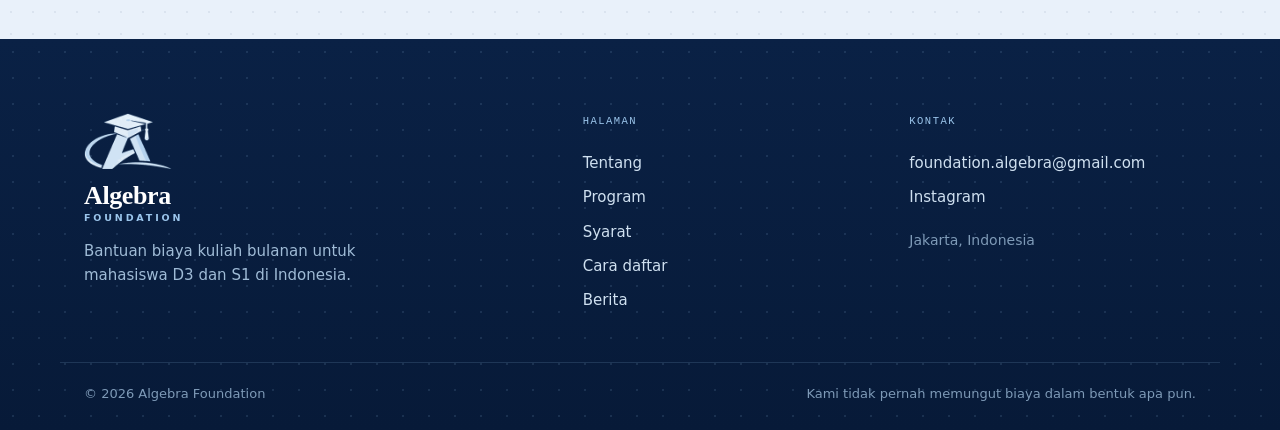
==== commit 016c0b9a: "Add files via upload" ====
--- a/index.html
+++ b/index.html
@@ -582,7 +582,7 @@
         <li><span class="kampus__nama">Universitas Sriwijaya</span><span class="kampus__kota">Palembang</span></li>
         <li><span class="kampus__nama">Universitas Jember</span><span class="kampus__kota">Jember</span></li>
       </ul>
-      <p class="kampus__more">dan 26 kampus lain di 17 kota</p>
+      <p class="kampus__more">dan 4 kampus lain di 5 kota</p>
     </aside>
   </div>
 
@@ -603,7 +603,7 @@
         <div class="ledger__month"><span class="ledger__tick"></span><span class="ledger__label">Jun</span></div>
         <div class="ledger__month"><span class="ledger__tick"></span><span class="ledger__label">Jul</span></div>
       </div>
-      <p class="ledger__note">Rp 300.000 tiap bulan &nbsp;·&nbsp; cair setiap tanggal 25 &nbsp;·&nbsp; sepanjang masa studi</p>
+      <p class="ledger__note">Rp 300.000 tiap bulan &nbsp;·&nbsp; sepanjang masa studi, bukan sekali di awal tahun</p>
     </div>
   </div>
 </section>
@@ -612,10 +612,10 @@
 <section class="strip">
   <div class="wrap strip__grid">
     <!-- GANTI: angka-angka di bawah ini -->
-    <div class="stat"><span class="stat__num">128</span><span class="stat__cap">penerima aktif</span></div>
-    <div class="stat"><span class="stat__num">31</span><span class="stat__cap">kampus asal penerima</span></div>
-    <div class="stat"><span class="stat__num">17</span><span class="stat__cap">kota &amp; kabupaten</span></div>
-    <div class="stat"><span class="stat__num">Rp 1,1 M</span><span class="stat__cap">tersalurkan 2025</span></div>
+    <div class="stat"><span class="stat__num">28</span><span class="stat__cap">penerima aktif</span></div>
+    <div class="stat"><span class="stat__num">10</span><span class="stat__cap">kampus asal penerima</span></div>
+    <div class="stat"><span class="stat__num">5</span><span class="stat__cap">kota</span></div>
+    <div class="stat"><span class="stat__num">Rp 30 jt</span><span class="stat__cap">tersalurkan 2025</span></div>
   </div>
 </section>
 
@@ -692,15 +692,9 @@
         <span class="card__ico"><svg viewBox="0 0 24 24" fill="none" stroke="currentColor" stroke-width="1.9" stroke-linecap="round" stroke-linejoin="round"><rect x="2" y="6" width="20" height="12" rx="2"/><circle cx="12" cy="12" r="2.6"/><path d="M6 12h.01M18 12h.01"/></svg></span>
         <p class="card__tag">Tiap bulan</p>
         <h3 class="card__title">Bantuan biaya hidup</h3>
-        <p class="card__text">Ditransfer langsung ke rekening penerima setiap tanggal 25. Bebas dipakai untuk kos, makan, transportasi, kuota, atau kebutuhan kuliah lain. Tidak perlu nota.</p>
+        <p class="card__text">Ditransfer langsung ke rekening penerima setiap bulan. Bebas dipakai untuk kos, makan, transportasi, kuota, atau kebutuhan kuliah lain. Tidak perlu nota.</p>
       </article>
 
-      <article class="card">
-        <span class="card__ico"><svg viewBox="0 0 24 24" fill="none" stroke="currentColor" stroke-width="1.9" stroke-linecap="round" stroke-linejoin="round"><path d="M5 3v18l2-1.4 2 1.4 2-1.4 2 1.4 2-1.4 2 1.4V3l-2 1.4L13 3l-2 1.4L9 3 7 4.4z"/><path d="M9 9h6M9 13h4"/></svg></span>
-        <p class="card__tag">Tiap semester</p>
-        <h3 class="card__title">Bantuan UKT tambahan</h3>
-        <p class="card__text">Untuk penerima yang belum tercakup KIP-K atau beasiswa kampus, tersedia bantuan tambahan saat pembayaran UKT. Diajukan lewat formulir perpanjangan.</p>
-      </article>
 
 
       <article class="card">
@@ -773,7 +767,7 @@
       <li class="step">
         <span class="step__no">4</span>
         <h3 class="step__title">Pengumuman &amp; pencairan</h3>
-        <p class="step__text">Hasil dikirim lewat email ke semua pendaftar, lolos maupun tidak. Penerima yang lolos mulai menerima bantuan di tanggal 25 berikutnya.</p>
+        <p class="step__text">Hasil dikirim lewat email ke semua pendaftar, lolos maupun tidak. Penerima yang lolos mulai menerima bantuan di bulan berikutnya.</p>
       </li>
     </ol>
 
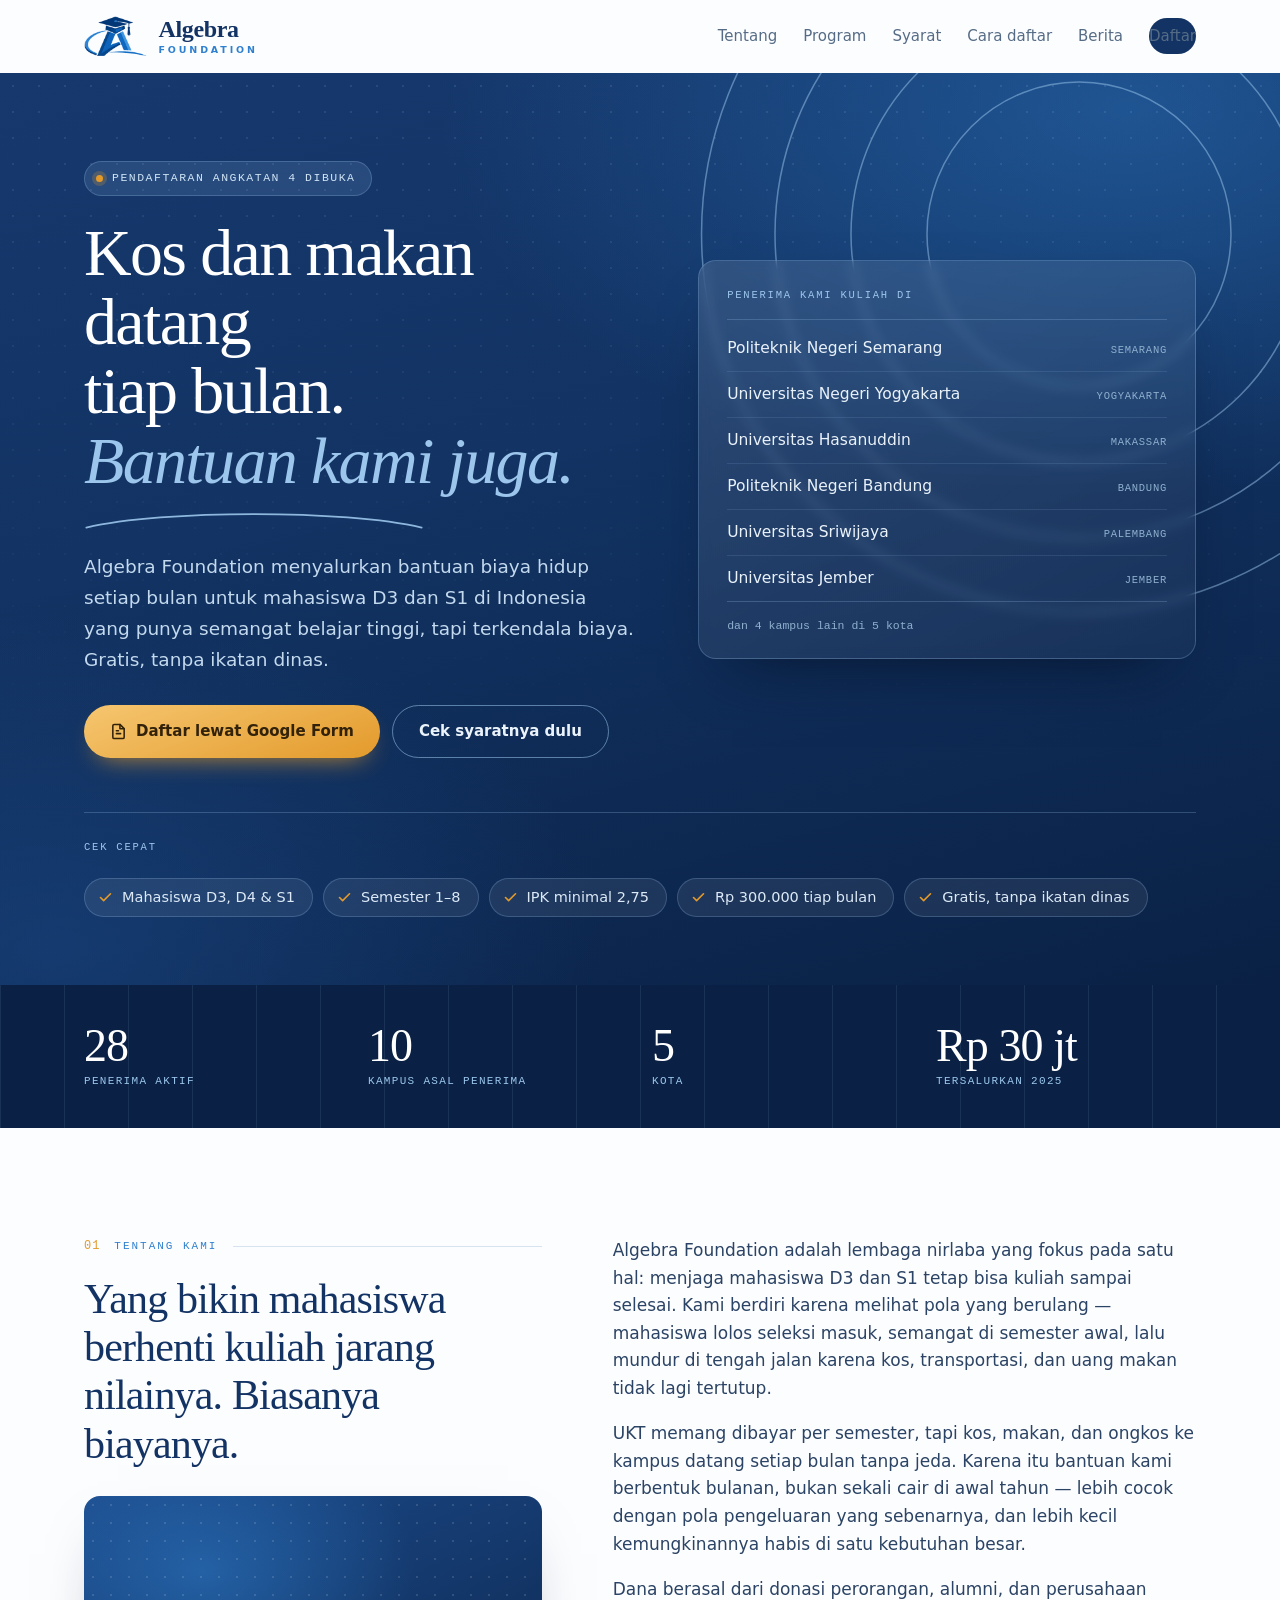
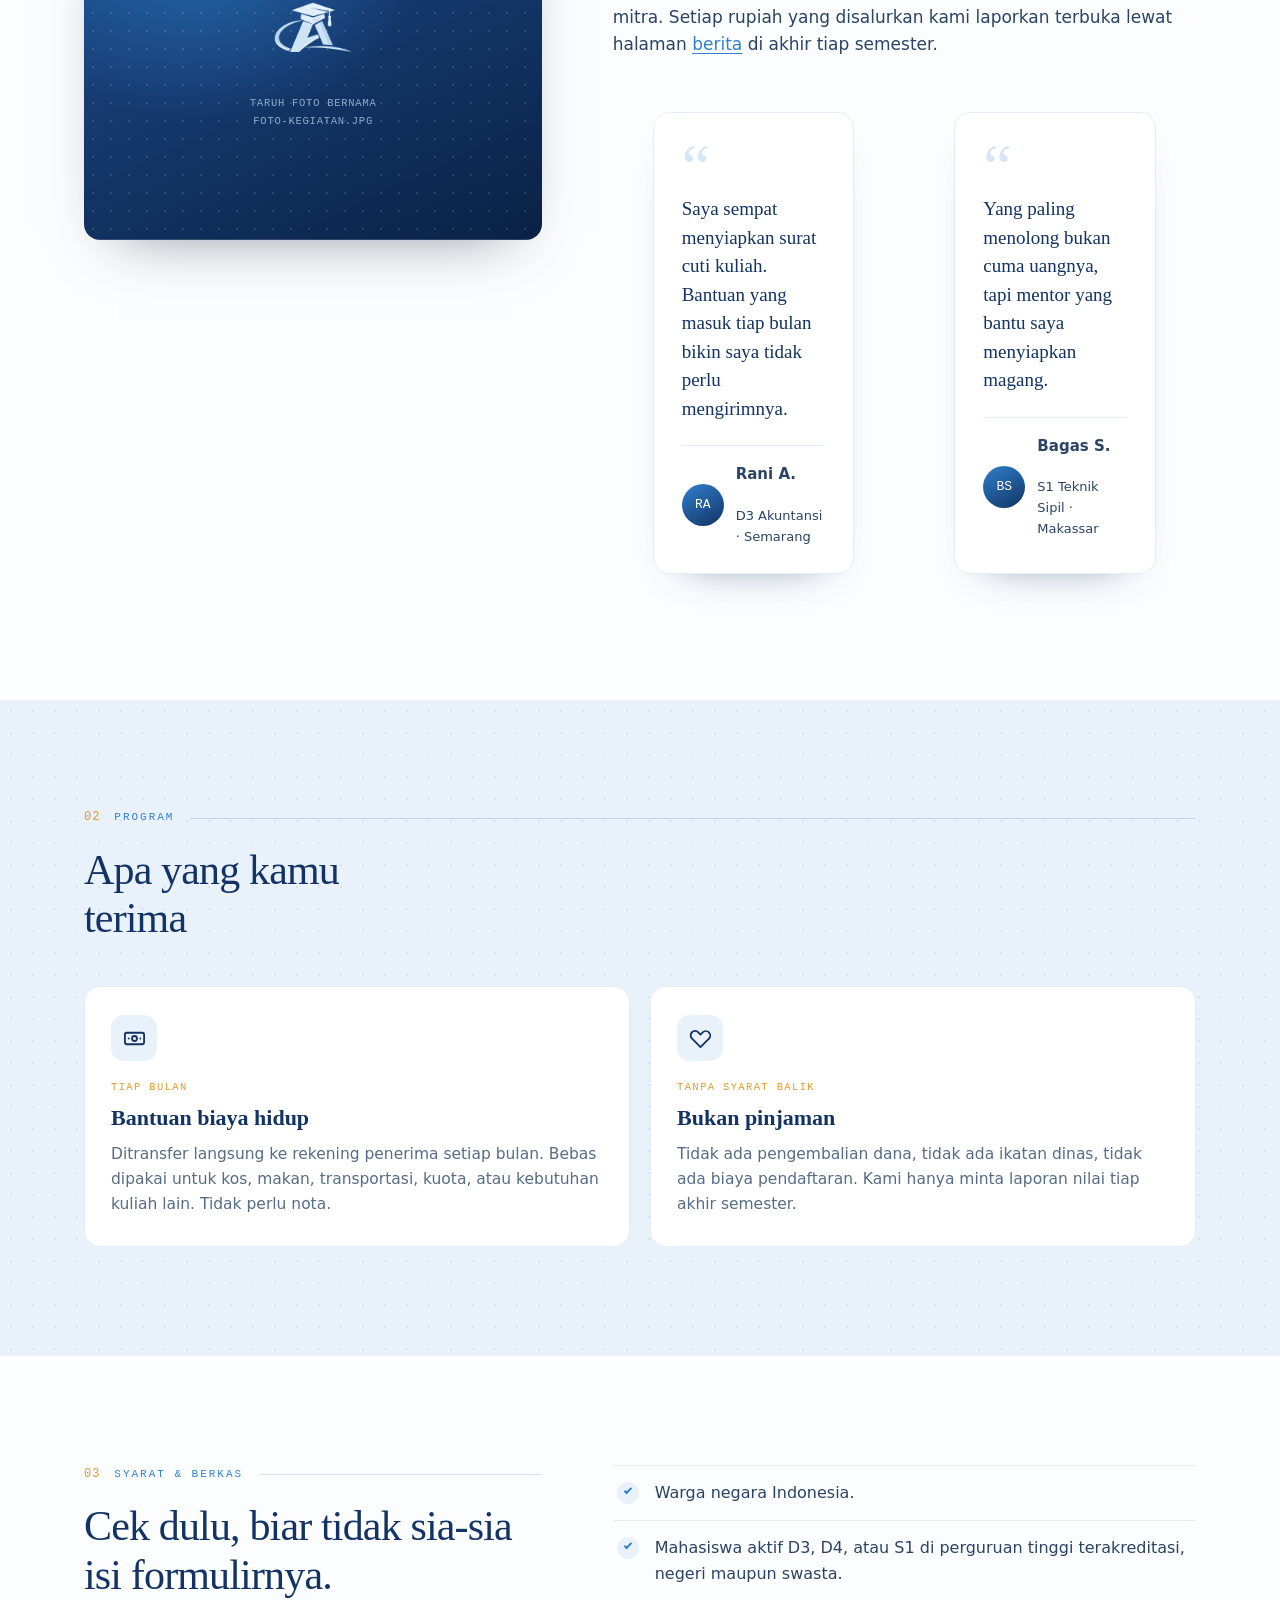
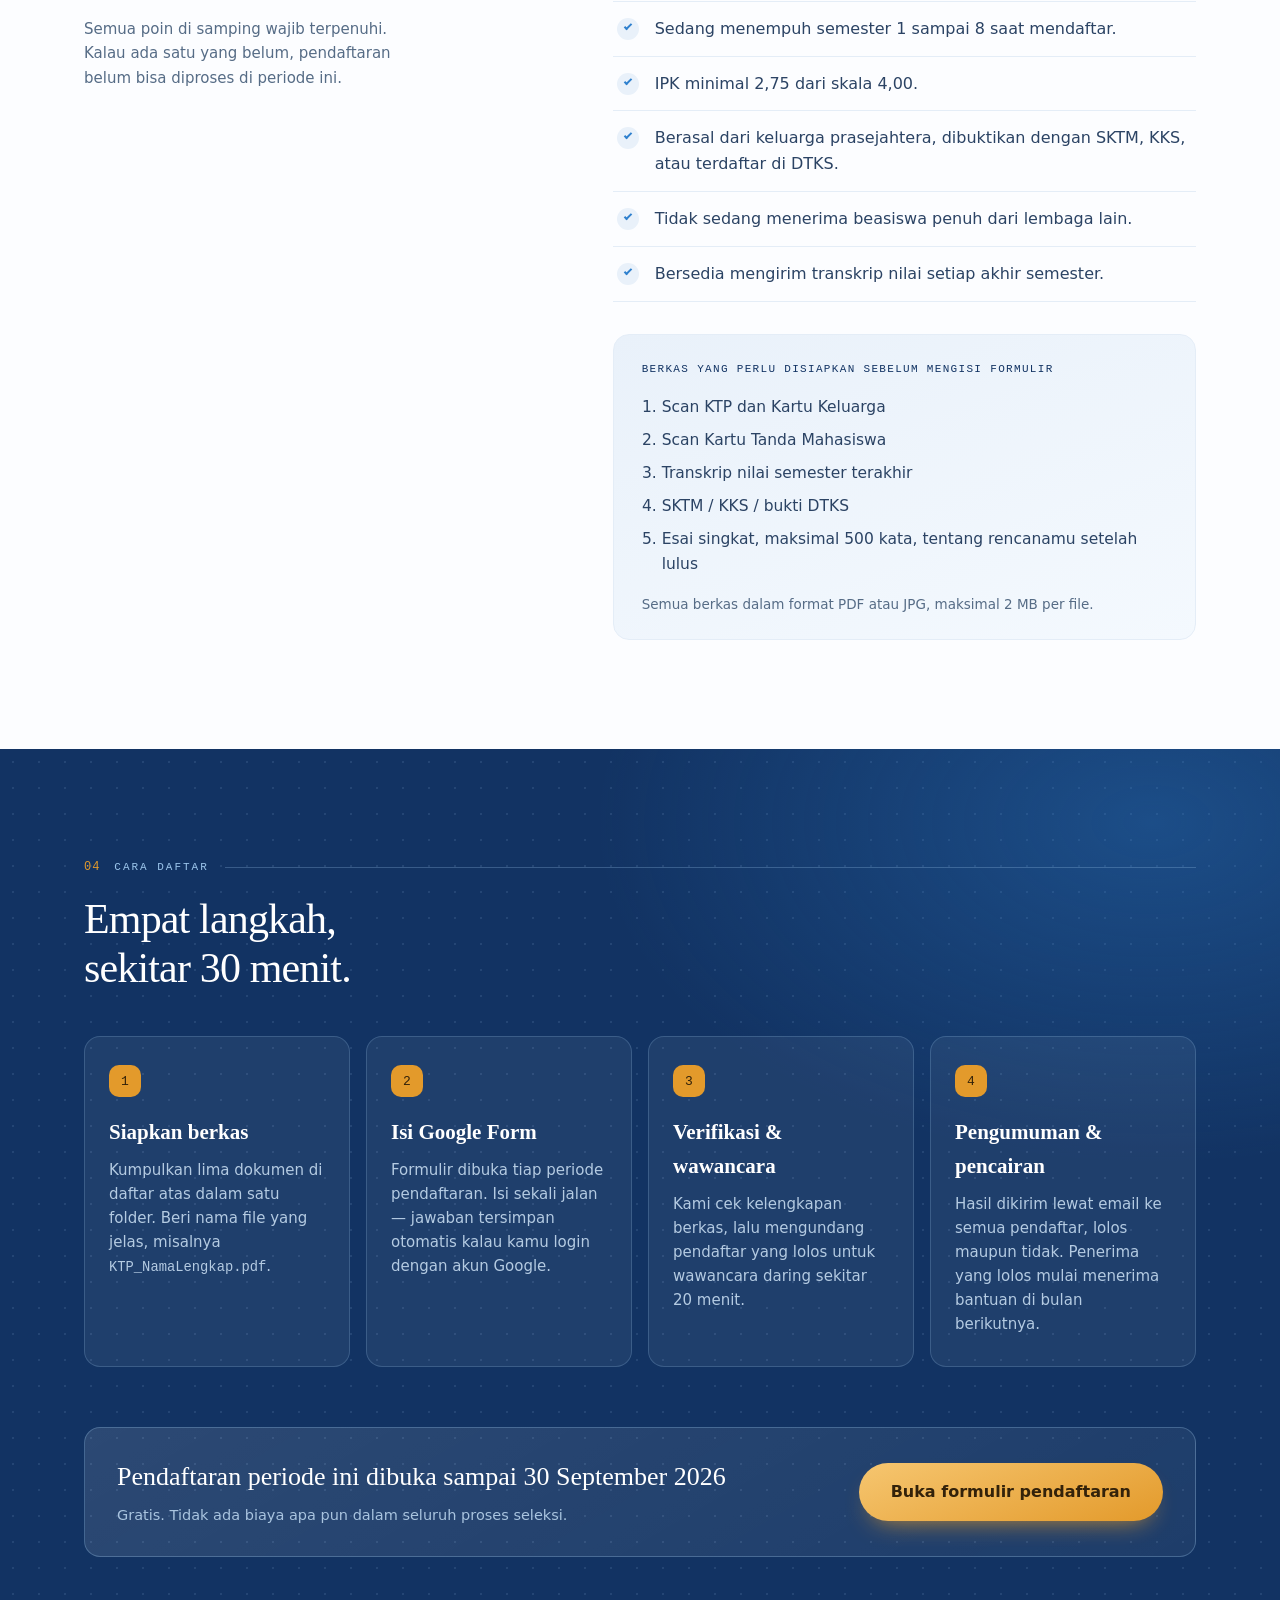
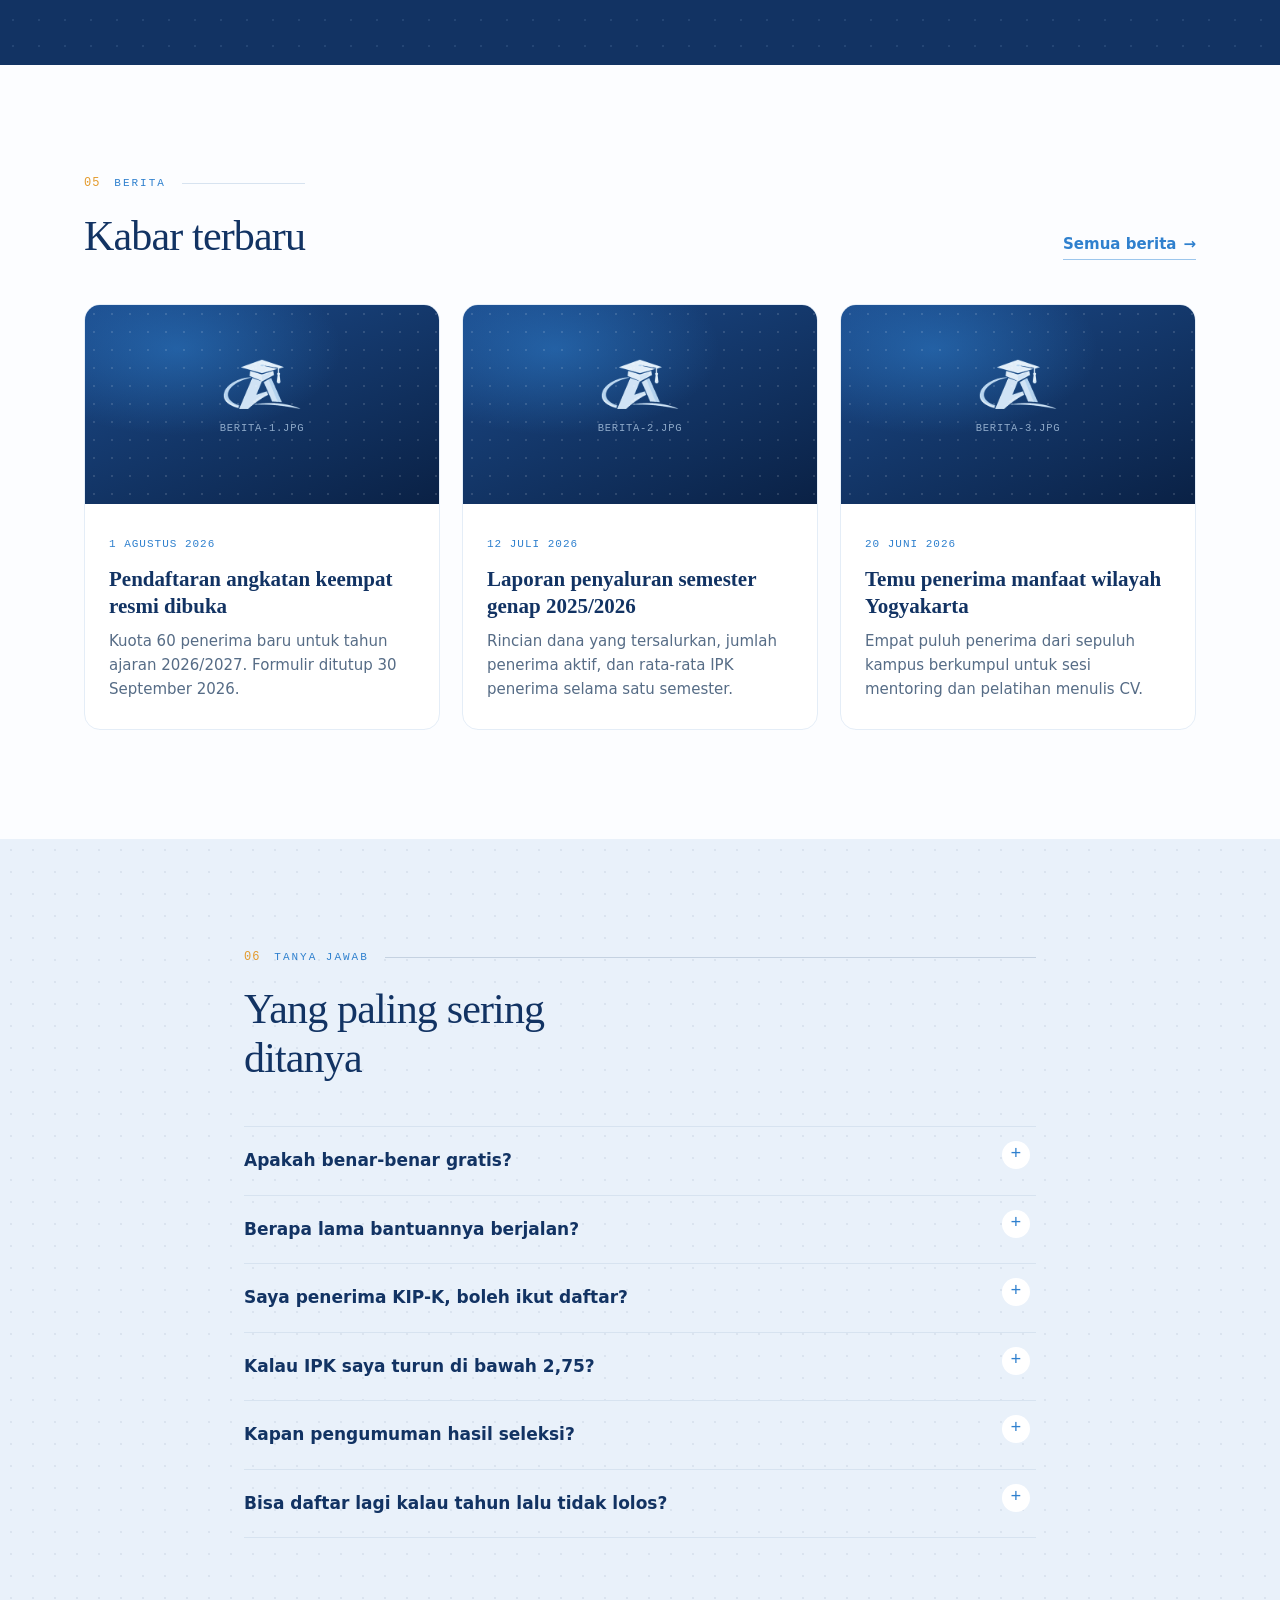
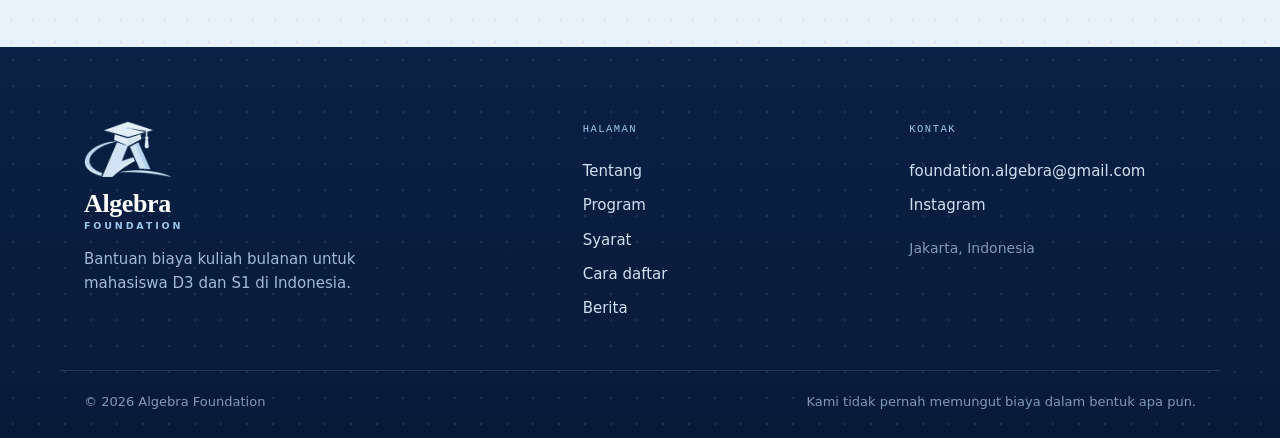
==== commit 83b22928: "Add files via upload" ====
--- a/index.html
+++ b/index.html
@@ -9,8 +9,8 @@
 <meta property="og:title" content="Algebra Foundation">
 <meta property="og:description" content="Bantuan biaya kuliah bulanan untuk mahasiswa D3 & S1 di Indonesia.">
 <meta property="og:type" content="website">
-<meta property="og:image" content="logo.png">
-<link rel="icon" href="[data-uri]">
+<meta property="og:image" content="[data-uri]">
+<link rel="icon" href="[data-uri]">
 
 <link rel="preconnect" href="https://fonts.googleapis.com">
 <link rel="preconnect" href="https://fonts.gstatic.com" crossorigin>
@@ -192,27 +192,24 @@
   padding-top:15px; border-top:1px solid rgba(156,198,236,.24);
 }
 
-/* --- rel bulan --- */
-.ledger{ margin-top:clamp(40px,6vw,60px); }
-.ledger__rail{ display:grid; grid-template-columns:repeat(12,1fr); border-top:1px solid rgba(156,198,236,.3); }
-.ledger__month{ display:flex; flex-direction:column; align-items:center; gap:9px; opacity:0; transform:translateY(6px); }
-.ledger.is-on .ledger__month{ animation:tickIn .5s cubic-bezier(.2,.7,.3,1) forwards; }
-.ledger.is-on .ledger__month:nth-child(1){animation-delay:.04s}
-.ledger.is-on .ledger__month:nth-child(2){animation-delay:.1s}
-.ledger.is-on .ledger__month:nth-child(3){animation-delay:.16s}
-.ledger.is-on .ledger__month:nth-child(4){animation-delay:.22s}
-.ledger.is-on .ledger__month:nth-child(5){animation-delay:.28s}
-.ledger.is-on .ledger__month:nth-child(6){animation-delay:.34s}
-.ledger.is-on .ledger__month:nth-child(7){animation-delay:.4s}
-.ledger.is-on .ledger__month:nth-child(8){animation-delay:.46s}
-.ledger.is-on .ledger__month:nth-child(9){animation-delay:.52s}
-.ledger.is-on .ledger__month:nth-child(10){animation-delay:.58s}
-.ledger.is-on .ledger__month:nth-child(11){animation-delay:.64s}
-.ledger.is-on .ledger__month:nth-child(12){animation-delay:.7s}
-@keyframes tickIn{ to{ opacity:1; transform:none; } }
-.ledger__tick{ width:2px; height:22px; background:var(--marigold); border-radius:2px; box-shadow:0 0 10px rgba(227,154,43,.7); }
-.ledger__label{ font-family:var(--mono); font-size:11.5px; letter-spacing:.06em; color:#A9C4DF; text-transform:uppercase; }
-.ledger__note{ font-family:var(--mono); font-size:12.5px; color:#94B6D6; margin:20px 0 0; }
+/* --- cek cepat kelayakan --- */
+.cepat{
+  display:flex; align-items:baseline; gap:22px; flex-wrap:wrap;
+  margin-top:clamp(38px,5vw,54px); padding-top:26px;
+  border-top:1px solid rgba(156,198,236,.26);
+}
+.cepat__head{
+  font-family:var(--mono); font-size:10.5px; letter-spacing:.17em; text-transform:uppercase;
+  color:var(--azure-300); margin:0; flex:none;
+}
+.cepat__list{ list-style:none; margin:0; padding:0; display:flex; flex-wrap:wrap; gap:10px; }
+.cepat__list li{
+  display:inline-flex; align-items:center;
+  padding:9px 17px 9px 13px; border-radius:999px;
+  background:rgba(255,255,255,.07); border:1px solid rgba(156,198,236,.24);
+  font-size:14.5px; color:#DCE9F6; line-height:1.3;
+}
+.cepat__list svg{ width:15px; height:15px; color:var(--marigold); flex:none; margin-right:9px; }
 
 /* =========== STRIP ANGKA =========== */
 .strip{ background:var(--navy-900); color:#fff; position:relative; overflow:hidden; }
@@ -474,8 +471,8 @@
   .nav a{ padding:13px 0; border-bottom:1px solid var(--line-soft); font-size:16px; }
   .nav a:not(.btn)::after{ display:none; }
   .nav .btn--pill{ margin-top:14px; border-bottom:0; }
-  .ledger__rail{ grid-template-columns:repeat(6,1fr); row-gap:20px; padding-top:20px; }
-  .ledger__label{ font-size:10.5px; }
+  .cepat{ gap:14px; }
+  .cepat__list li{ font-size:13.5px; padding:8px 15px 8px 12px; }
   .hero__cta .btn{ flex:1 1 100%; }
   .callout{ padding:24px; }
   .callout .btn{ width:100%; }
@@ -492,14 +489,12 @@
   html{ scroll-behavior:auto; }
   *,*::before,*::after{ animation-duration:.001ms !important; animation-delay:0ms !important; animation-iteration-count:1 !important; transition-duration:.001ms !important; }
   .reveal{ opacity:1; transform:none; }
-  .ledger__month{ opacity:1; transform:none; }
   .hero__arc path{ stroke-dashoffset:0; }
 }
 
 </style>
 <noscript><style>
   .reveal{opacity:1!important;transform:none!important}
-  .ledger__month{opacity:1!important;transform:none!important}
   .nav{max-height:none!important;opacity:1!important;pointer-events:auto!important}
 </style></noscript>
 </head>
@@ -586,24 +581,16 @@
     </aside>
   </div>
 
-  <!-- rel 12 bulan -->
   <div class="wrap">
-    <div class="ledger" id="ledger">
-      <div class="ledger__rail">
-        <div class="ledger__month"><span class="ledger__tick"></span><span class="ledger__label">Agu</span></div>
-        <div class="ledger__month"><span class="ledger__tick"></span><span class="ledger__label">Sep</span></div>
-        <div class="ledger__month"><span class="ledger__tick"></span><span class="ledger__label">Okt</span></div>
-        <div class="ledger__month"><span class="ledger__tick"></span><span class="ledger__label">Nov</span></div>
-        <div class="ledger__month"><span class="ledger__tick"></span><span class="ledger__label">Des</span></div>
-        <div class="ledger__month"><span class="ledger__tick"></span><span class="ledger__label">Jan</span></div>
-        <div class="ledger__month"><span class="ledger__tick"></span><span class="ledger__label">Feb</span></div>
-        <div class="ledger__month"><span class="ledger__tick"></span><span class="ledger__label">Mar</span></div>
-        <div class="ledger__month"><span class="ledger__tick"></span><span class="ledger__label">Apr</span></div>
-        <div class="ledger__month"><span class="ledger__tick"></span><span class="ledger__label">Mei</span></div>
-        <div class="ledger__month"><span class="ledger__tick"></span><span class="ledger__label">Jun</span></div>
-        <div class="ledger__month"><span class="ledger__tick"></span><span class="ledger__label">Jul</span></div>
-      </div>
-      <p class="ledger__note">Rp 300.000 tiap bulan &nbsp;·&nbsp; sepanjang masa studi, bukan sekali di awal tahun</p>
+    <div class="cepat reveal">
+      <p class="cepat__head">Cek cepat</p>
+      <ul class="cepat__list">
+        <li><svg viewBox="0 0 24 24" fill="none" stroke="currentColor" stroke-width="2.6" stroke-linecap="round" stroke-linejoin="round" aria-hidden="true"><path d="M20 6 9 17l-5-5"/></svg>Mahasiswa D3, D4 &amp; S1</li>
+        <li><svg viewBox="0 0 24 24" fill="none" stroke="currentColor" stroke-width="2.6" stroke-linecap="round" stroke-linejoin="round" aria-hidden="true"><path d="M20 6 9 17l-5-5"/></svg>Semester 1&ndash;8</li>
+        <li><svg viewBox="0 0 24 24" fill="none" stroke="currentColor" stroke-width="2.6" stroke-linecap="round" stroke-linejoin="round" aria-hidden="true"><path d="M20 6 9 17l-5-5"/></svg>IPK minimal 2,75</li>
+        <li><svg viewBox="0 0 24 24" fill="none" stroke="currentColor" stroke-width="2.6" stroke-linecap="round" stroke-linejoin="round" aria-hidden="true"><path d="M20 6 9 17l-5-5"/></svg>Rp 300.000 tiap bulan</li>
+        <li><svg viewBox="0 0 24 24" fill="none" stroke="currentColor" stroke-width="2.6" stroke-linecap="round" stroke-linejoin="round" aria-hidden="true"><path d="M20 6 9 17l-5-5"/></svg>Gratis, tanpa ikatan dinas</li>
+      </ul>
     </div>
   </div>
 </section>
@@ -720,7 +707,7 @@
       <ul class="checklist">
         <li>Warga negara Indonesia.</li>
         <li>Mahasiswa aktif D3, D4, atau S1 di perguruan tinggi terakreditasi, negeri maupun swasta.</li>
-        <li>Sedang menempuh semester 2 sampai 6 saat mendaftar.</li>
+        <li>Sedang menempuh semester 1 sampai 8 saat mendaftar.</li>
         <li>IPK minimal 2,75 dari skala 4,00.</li>
         <li>Berasal dari keluarga prasejahtera, dibuktikan dengan SKTM, KKS, atau terdaftar di DTKS.</li>
         <li>Tidak sedang menerima beasiswa penuh dari lembaga lain.</li>
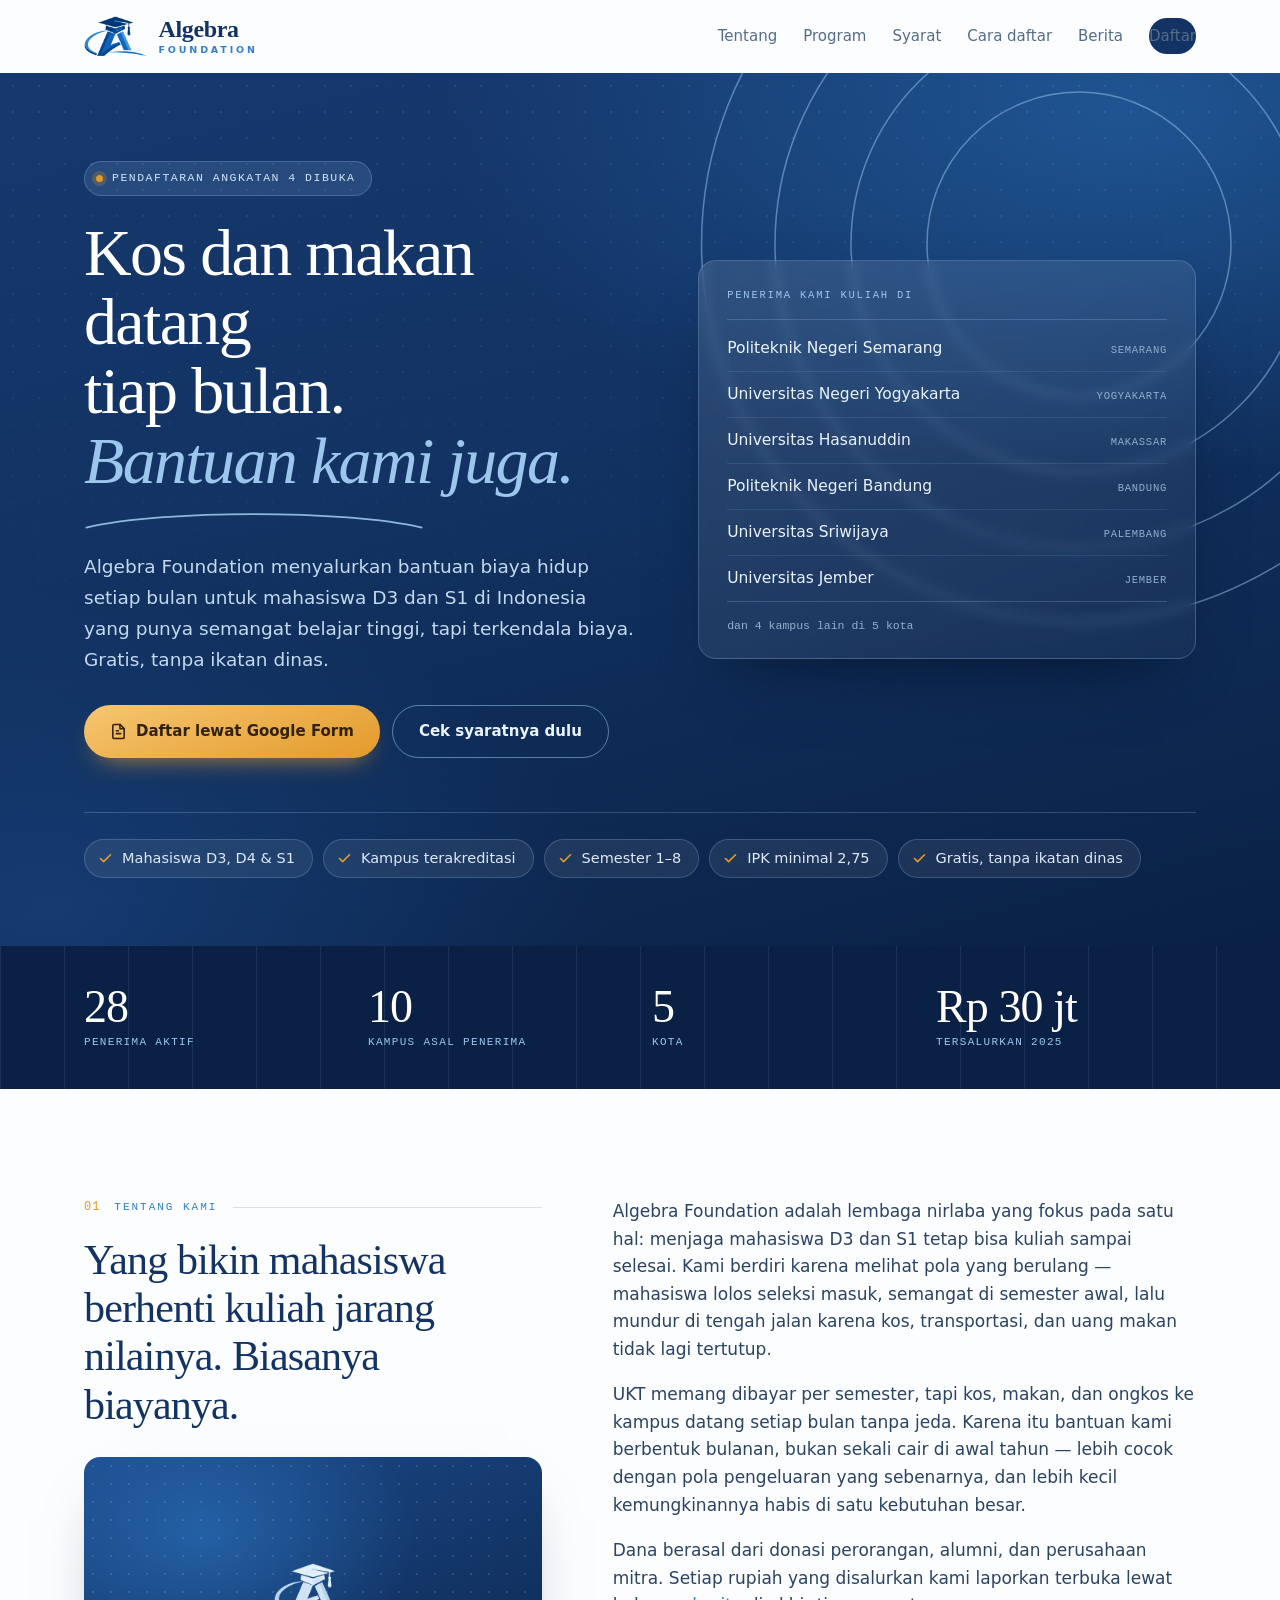
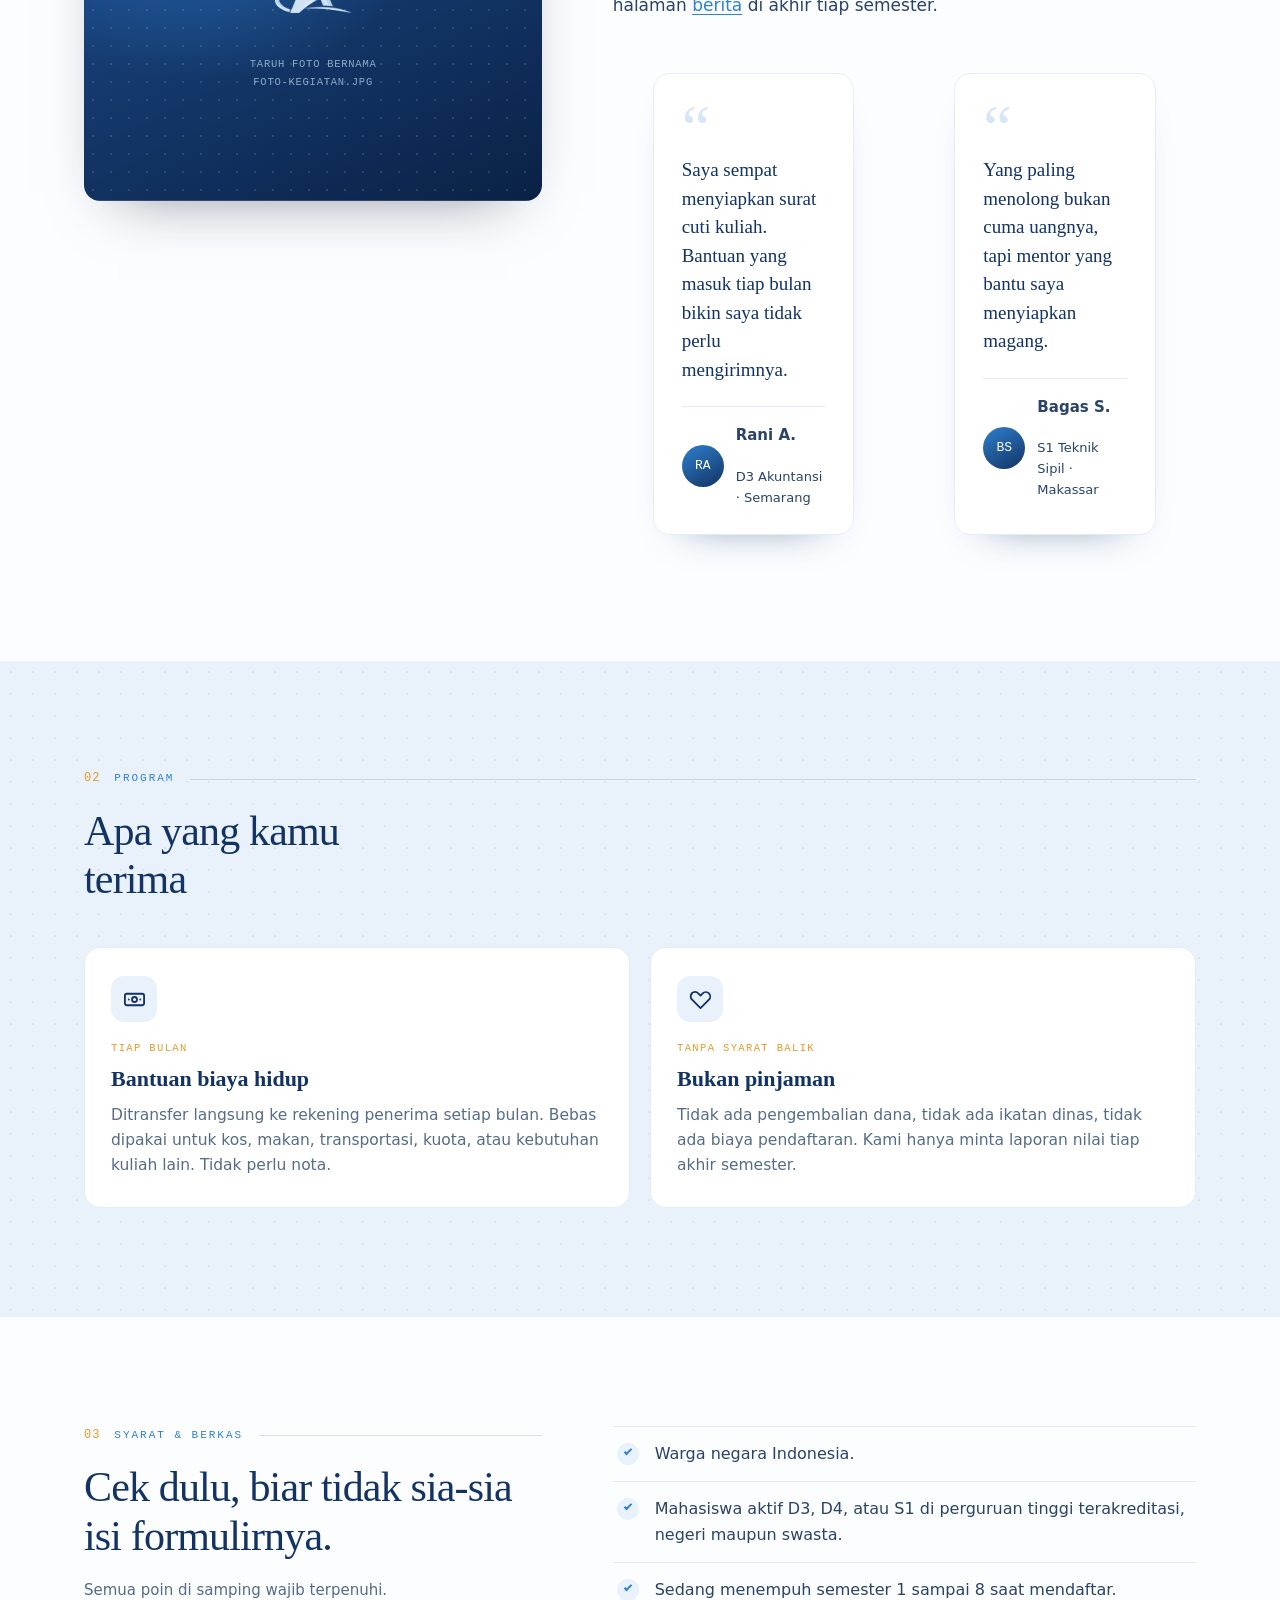
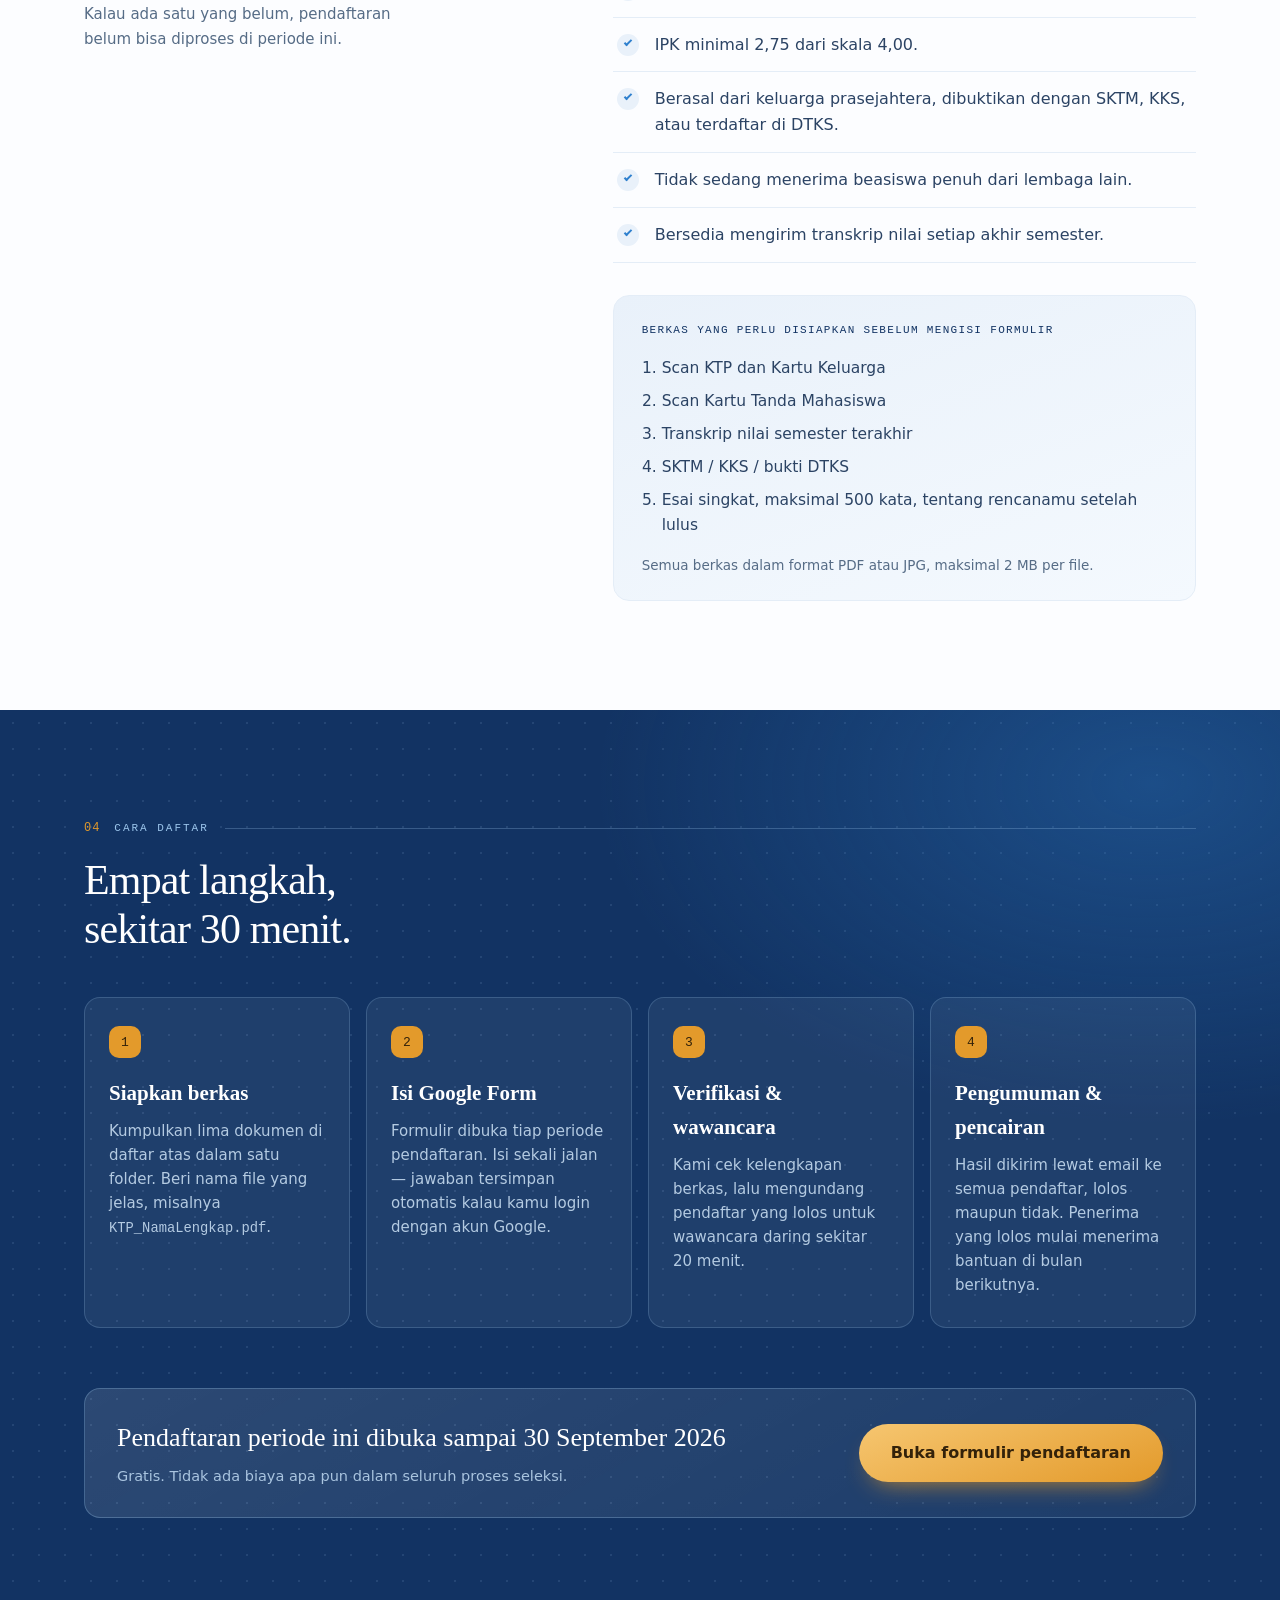
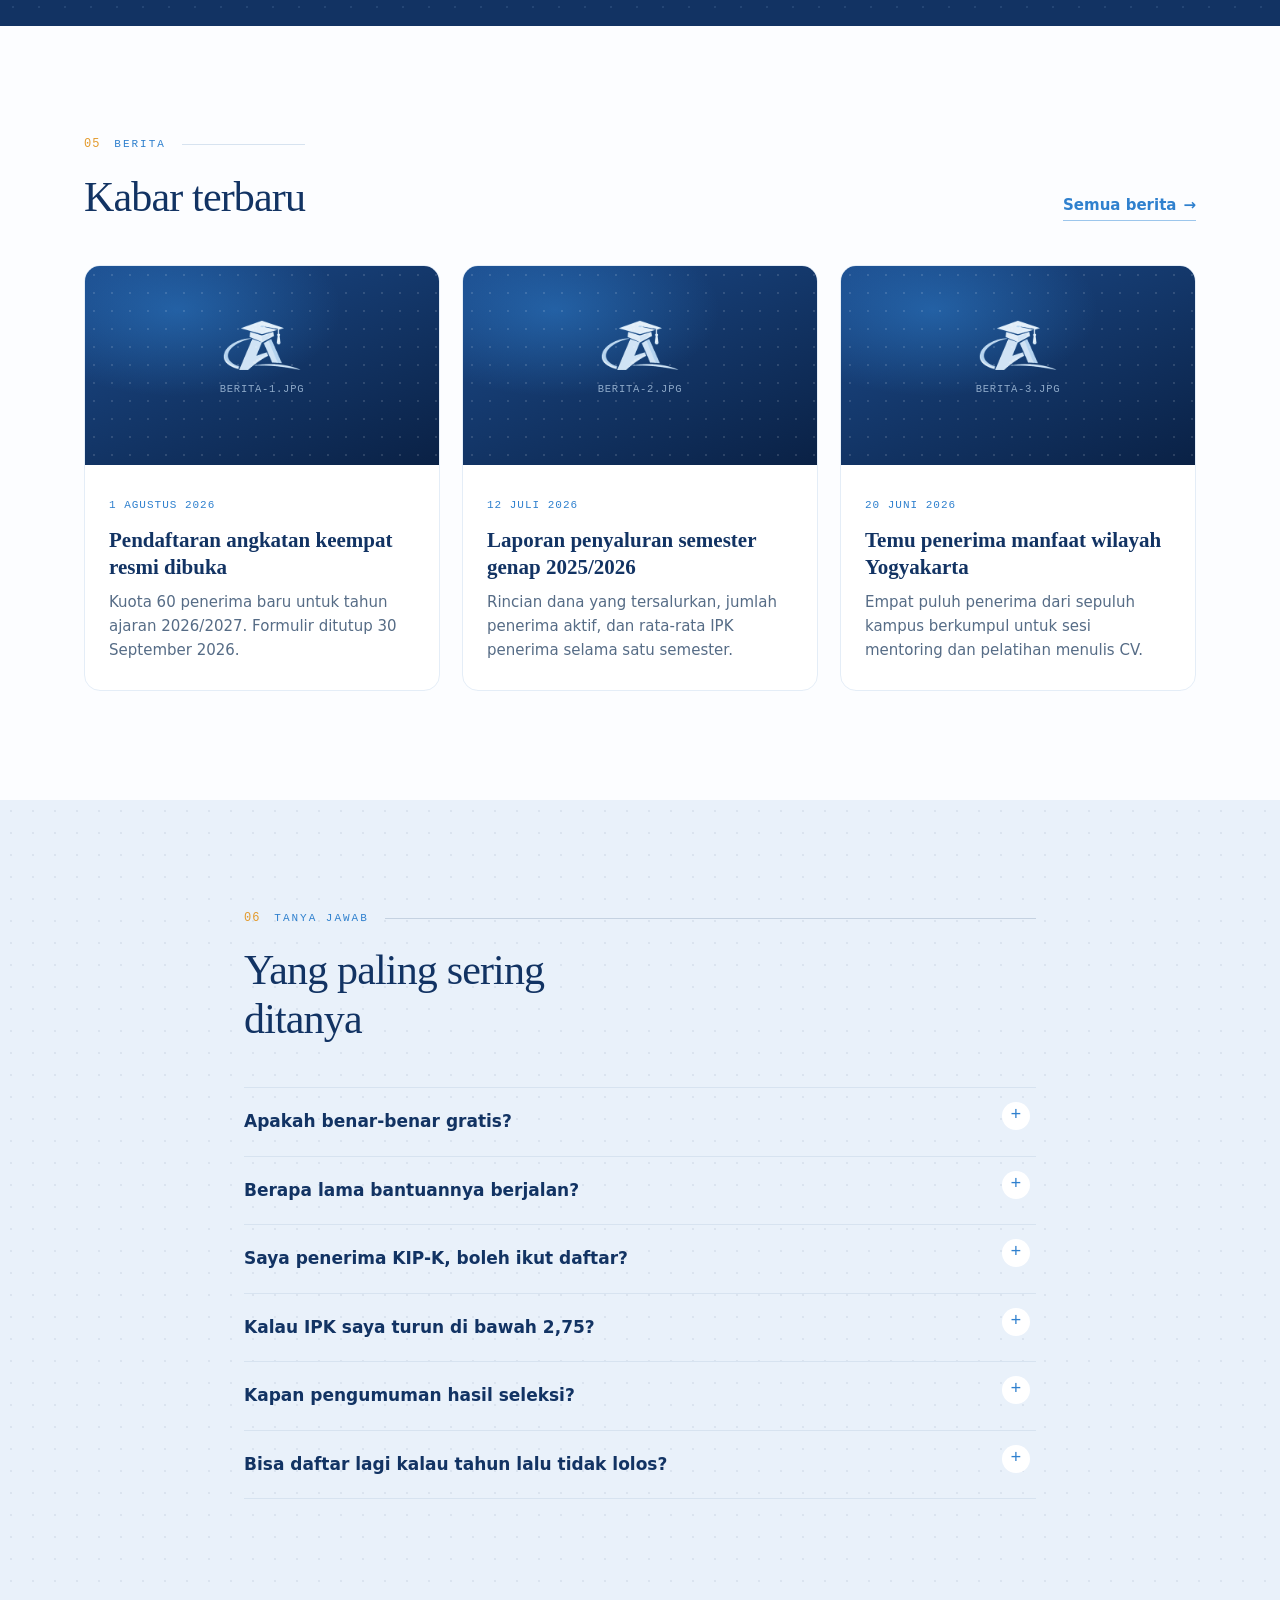
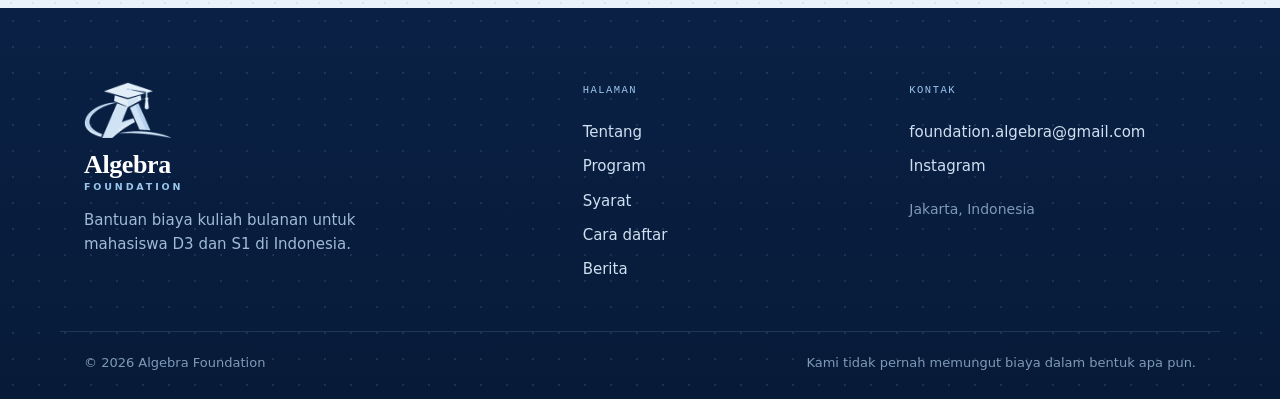
==== commit b3e5491d: "Add files via upload" ====
--- a/index.html
+++ b/index.html
@@ -194,7 +194,6 @@
 
 /* --- cek cepat kelayakan --- */
 .cepat{
-  display:flex; align-items:baseline; gap:22px; flex-wrap:wrap;
   margin-top:clamp(38px,5vw,54px); padding-top:26px;
   border-top:1px solid rgba(156,198,236,.26);
 }
@@ -583,12 +582,11 @@
 
   <div class="wrap">
     <div class="cepat reveal">
-      <p class="cepat__head">Cek cepat</p>
       <ul class="cepat__list">
         <li><svg viewBox="0 0 24 24" fill="none" stroke="currentColor" stroke-width="2.6" stroke-linecap="round" stroke-linejoin="round" aria-hidden="true"><path d="M20 6 9 17l-5-5"/></svg>Mahasiswa D3, D4 &amp; S1</li>
+        <li><svg viewBox="0 0 24 24" fill="none" stroke="currentColor" stroke-width="2.6" stroke-linecap="round" stroke-linejoin="round" aria-hidden="true"><path d="M20 6 9 17l-5-5"/></svg>Kampus terakreditasi</li>
         <li><svg viewBox="0 0 24 24" fill="none" stroke="currentColor" stroke-width="2.6" stroke-linecap="round" stroke-linejoin="round" aria-hidden="true"><path d="M20 6 9 17l-5-5"/></svg>Semester 1&ndash;8</li>
         <li><svg viewBox="0 0 24 24" fill="none" stroke="currentColor" stroke-width="2.6" stroke-linecap="round" stroke-linejoin="round" aria-hidden="true"><path d="M20 6 9 17l-5-5"/></svg>IPK minimal 2,75</li>
-        <li><svg viewBox="0 0 24 24" fill="none" stroke="currentColor" stroke-width="2.6" stroke-linecap="round" stroke-linejoin="round" aria-hidden="true"><path d="M20 6 9 17l-5-5"/></svg>Rp 300.000 tiap bulan</li>
         <li><svg viewBox="0 0 24 24" fill="none" stroke="currentColor" stroke-width="2.6" stroke-linecap="round" stroke-linejoin="round" aria-hidden="true"><path d="M20 6 9 17l-5-5"/></svg>Gratis, tanpa ikatan dinas</li>
       </ul>
     </div>
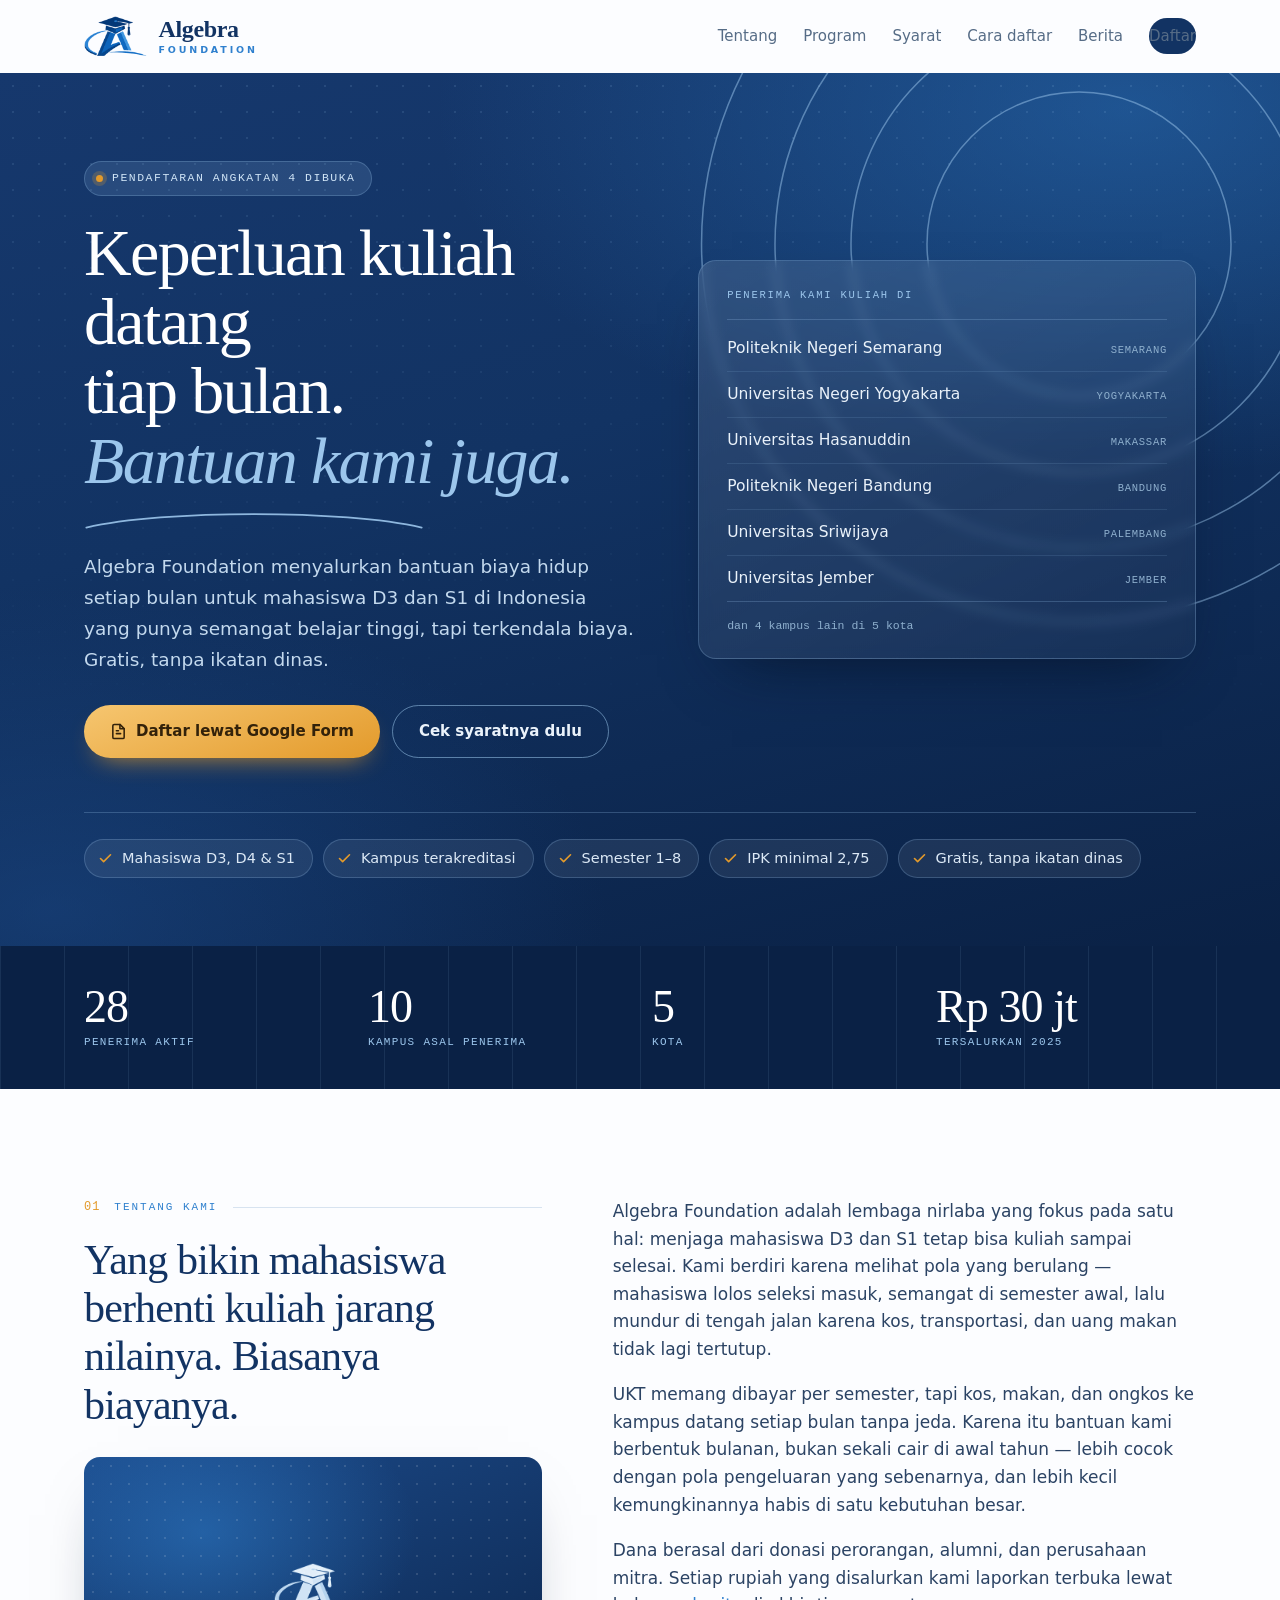
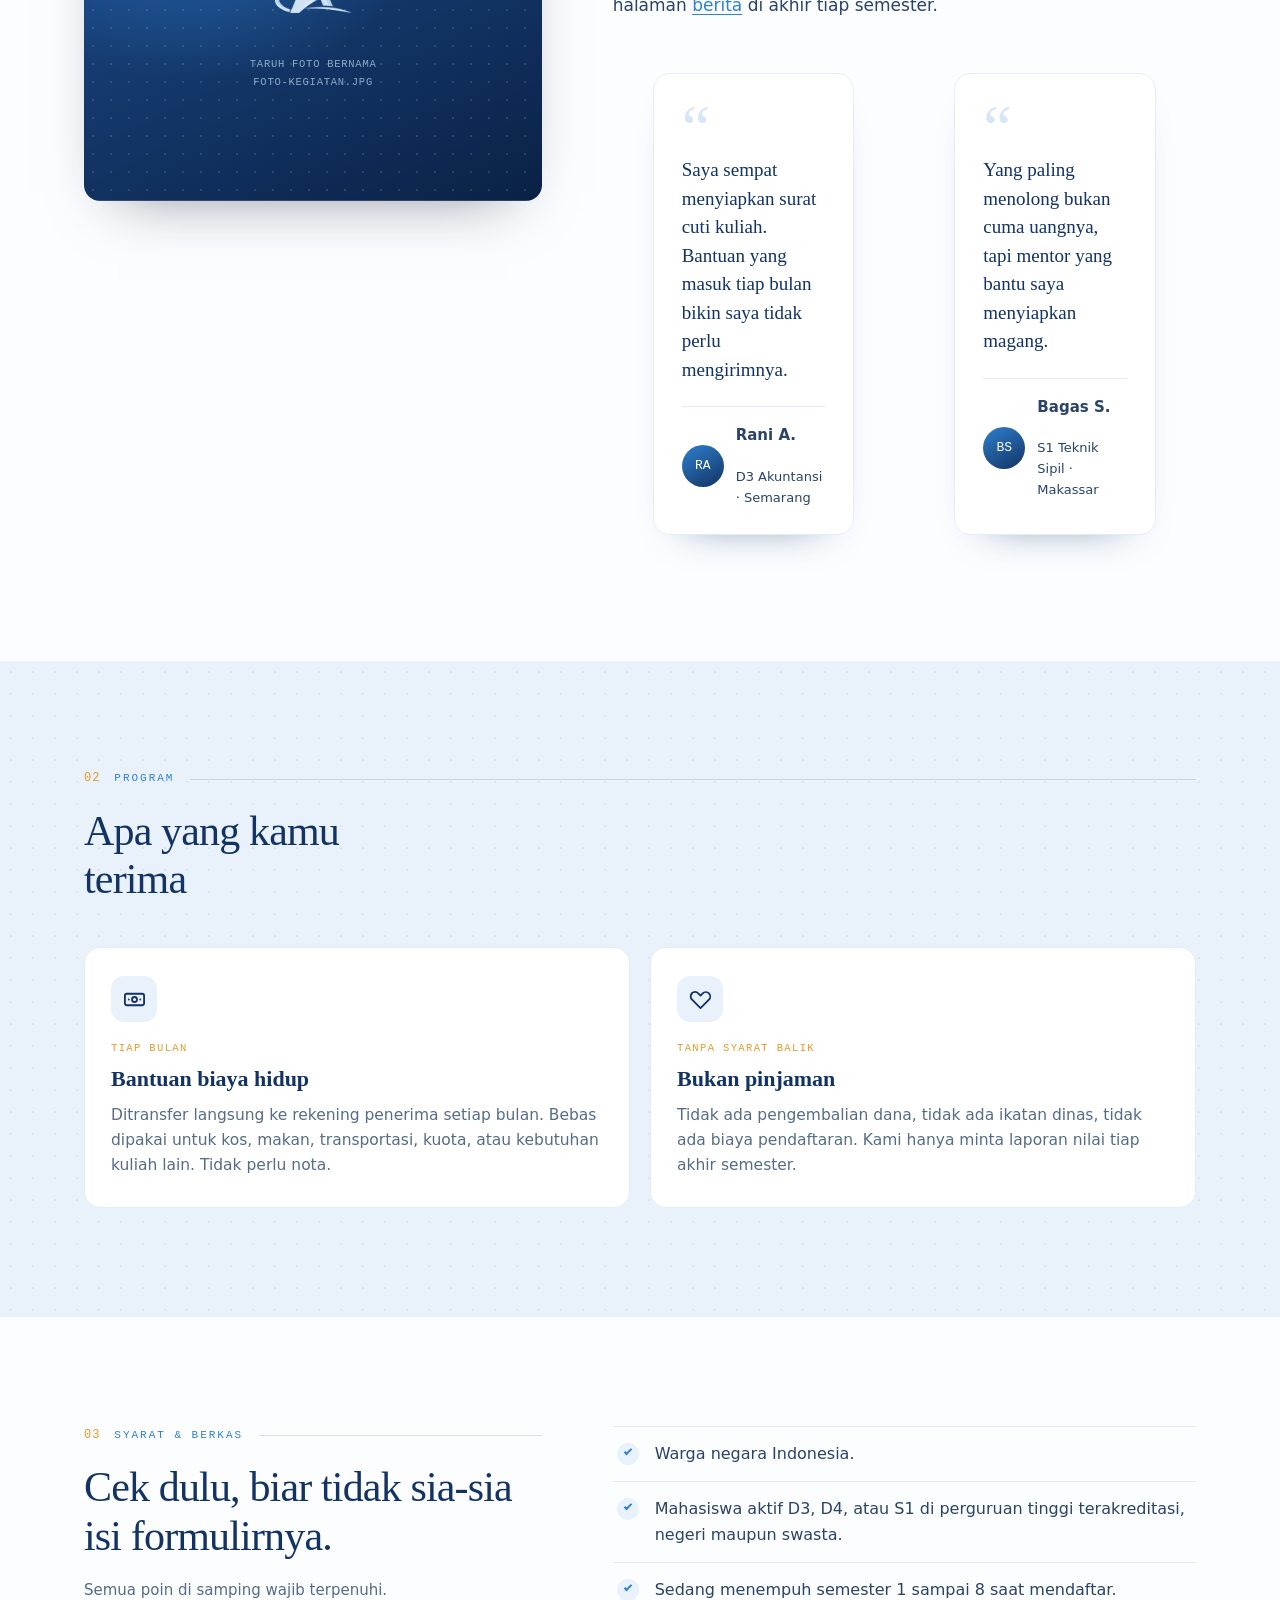
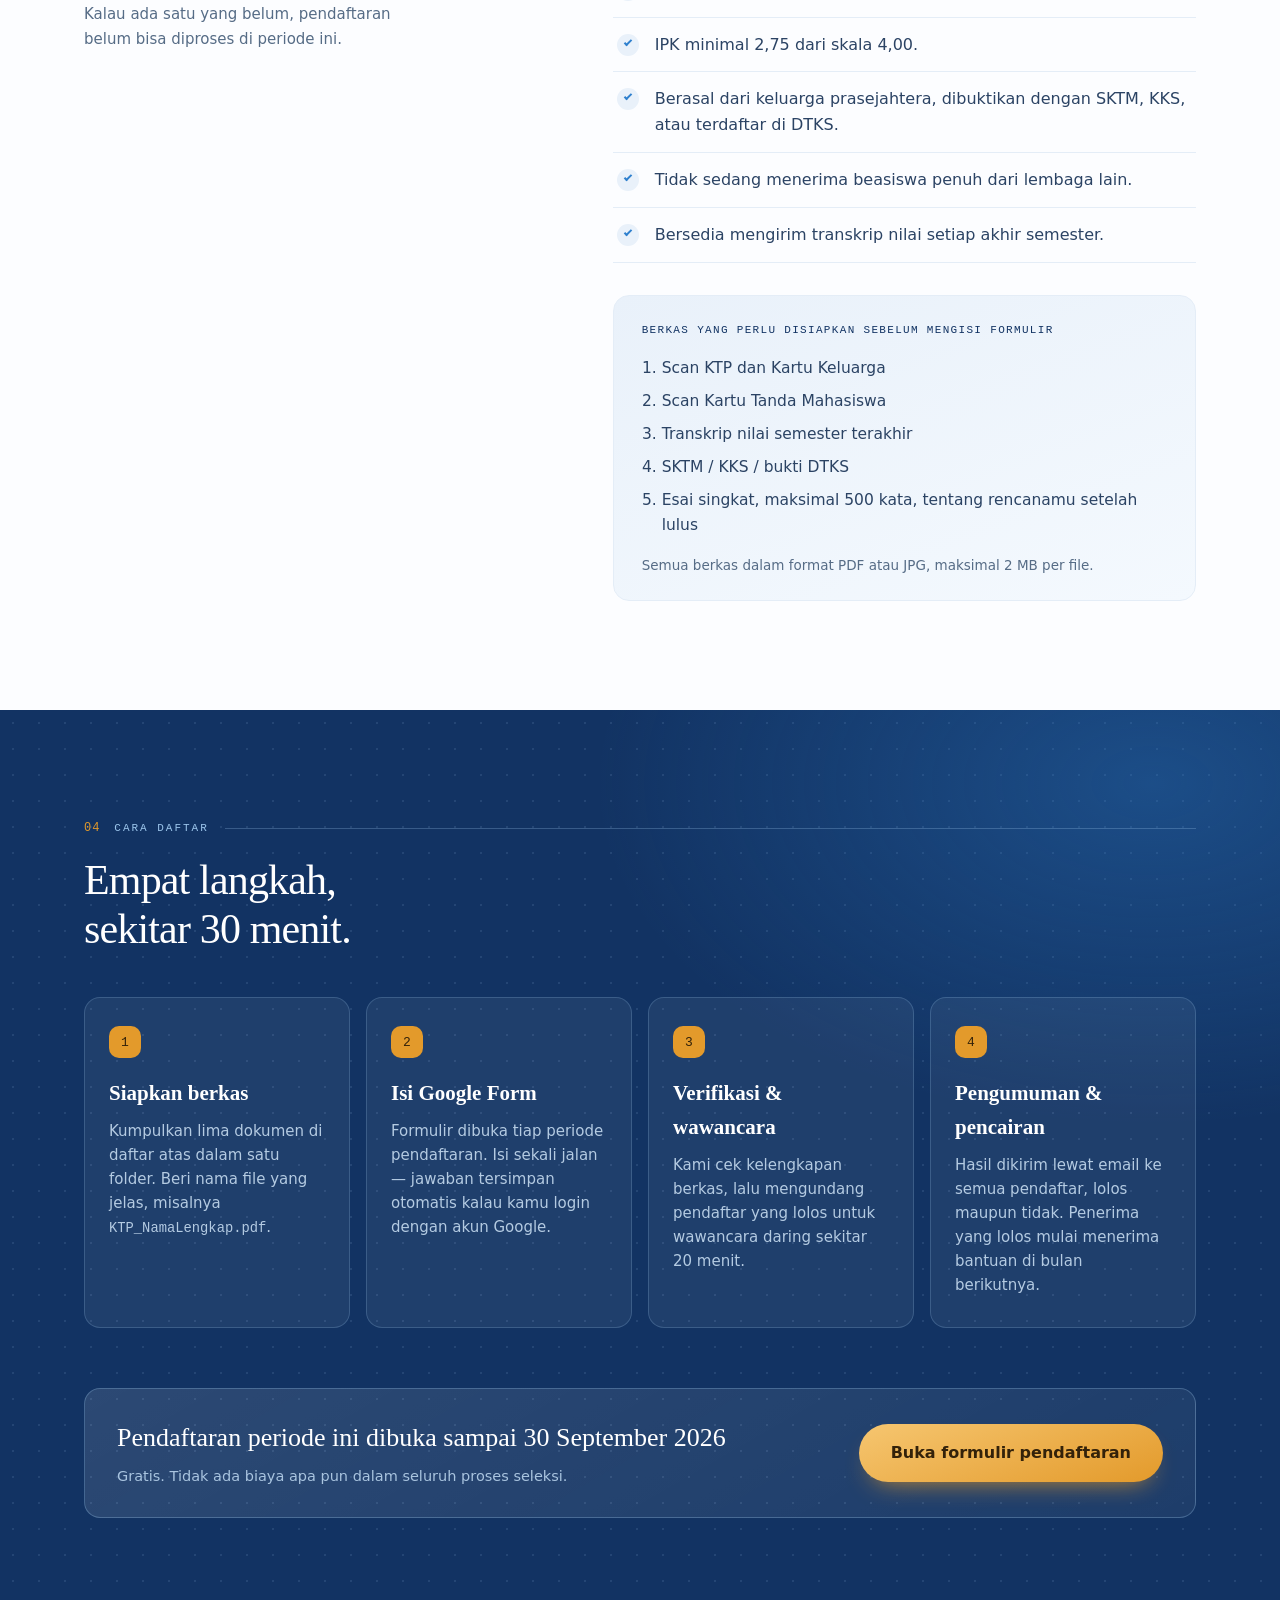
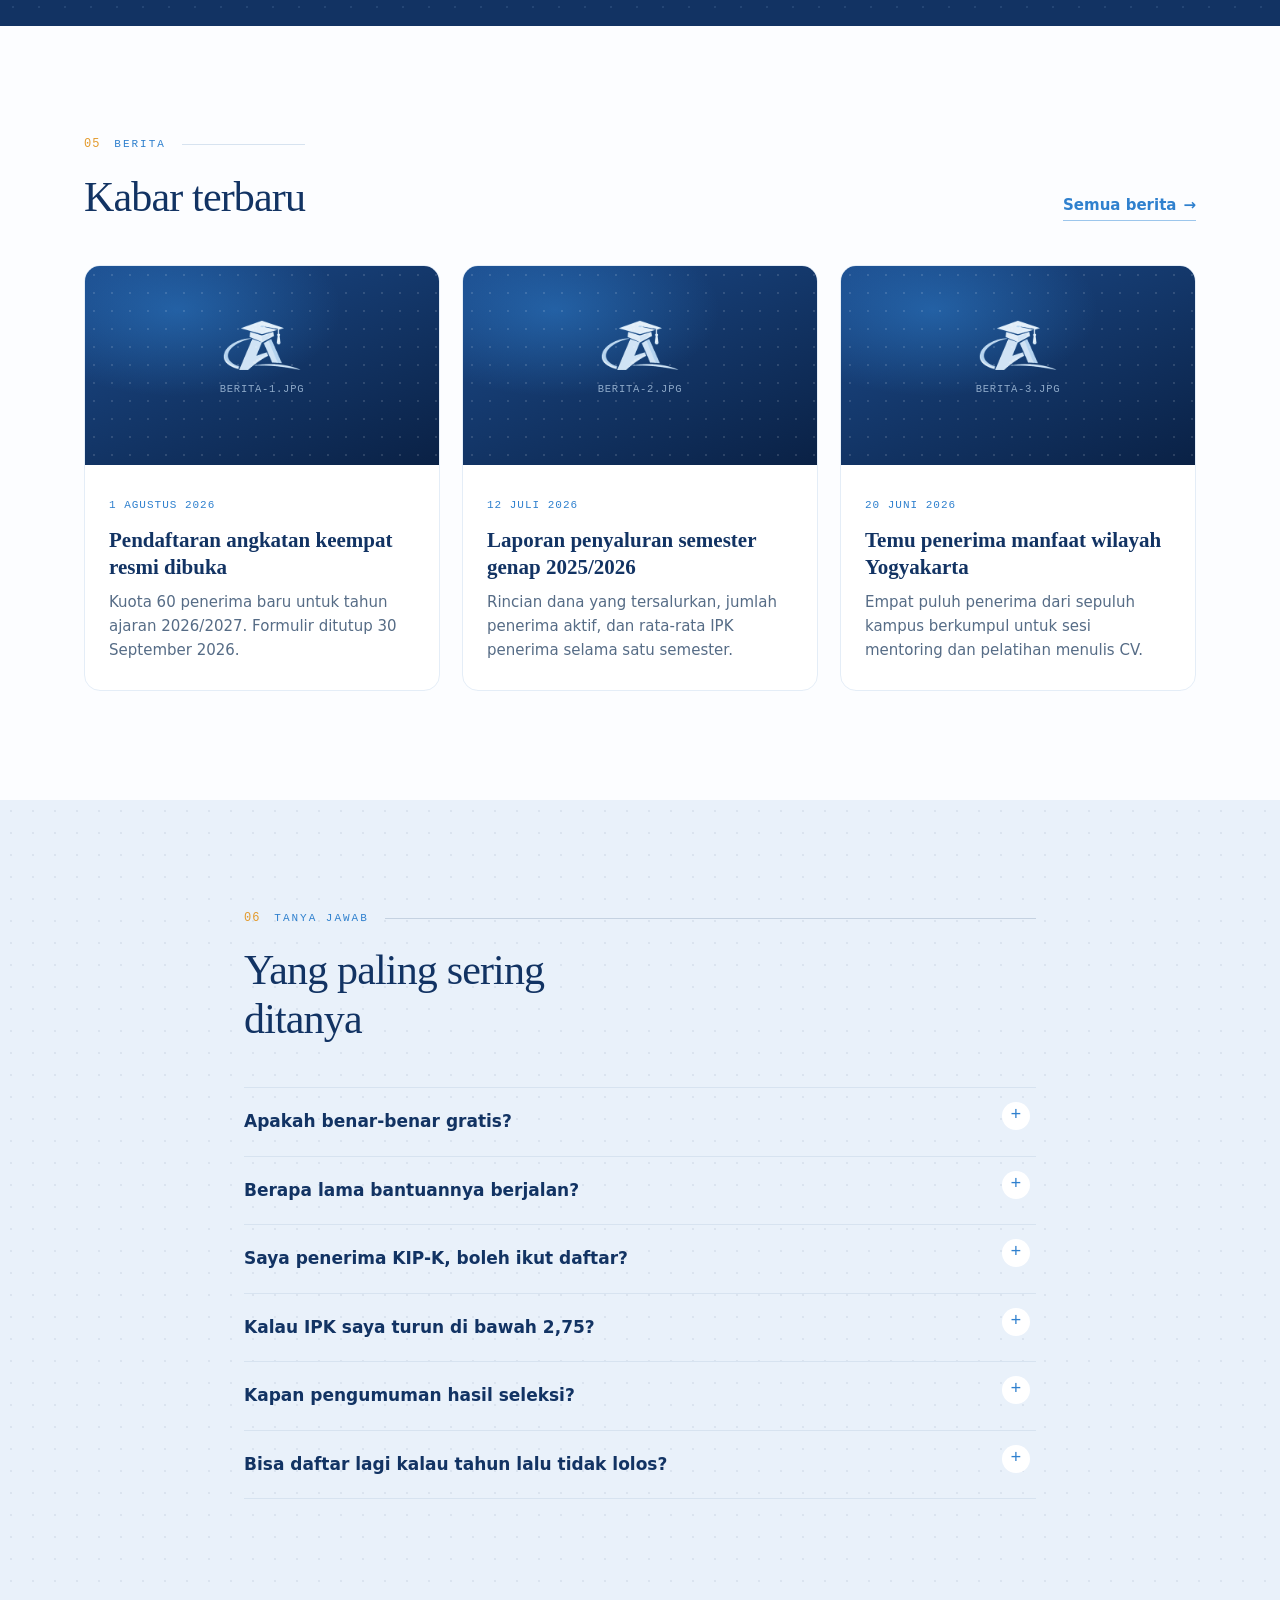
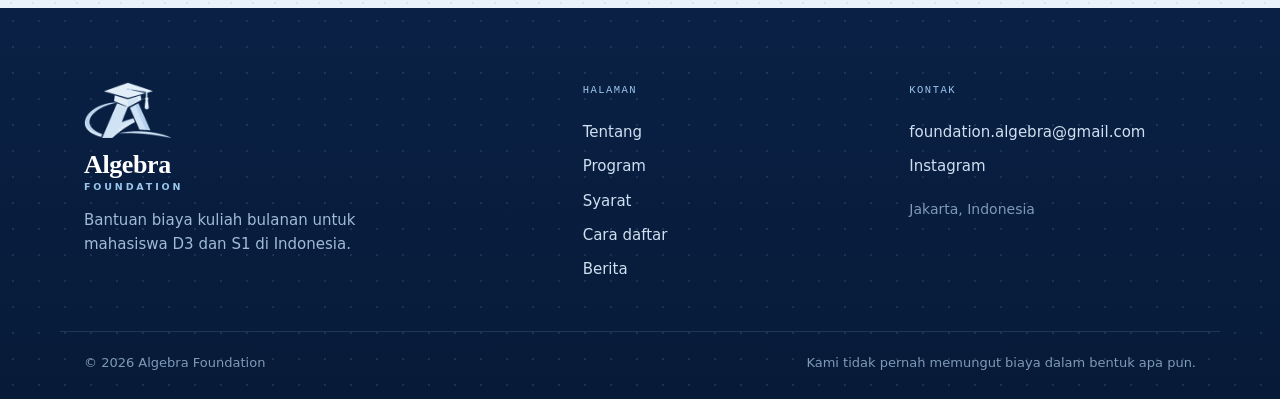
==== commit d3a39afb: "Update index.html" ====
--- a/index.html
+++ b/index.html
@@ -542,7 +542,7 @@
       <p class="eyebrow reveal"><span class="dot"></span> Pendaftaran angkatan 4 dibuka</p>
 
       <h1 class="hero__title reveal">
-        Kos dan makan datang<br>tiap bulan.<br>
+        Keperluan kuliah datang<br>tiap bulan.<br>
         <em>Bantuan kami juga.</em>
       </h1>
 
